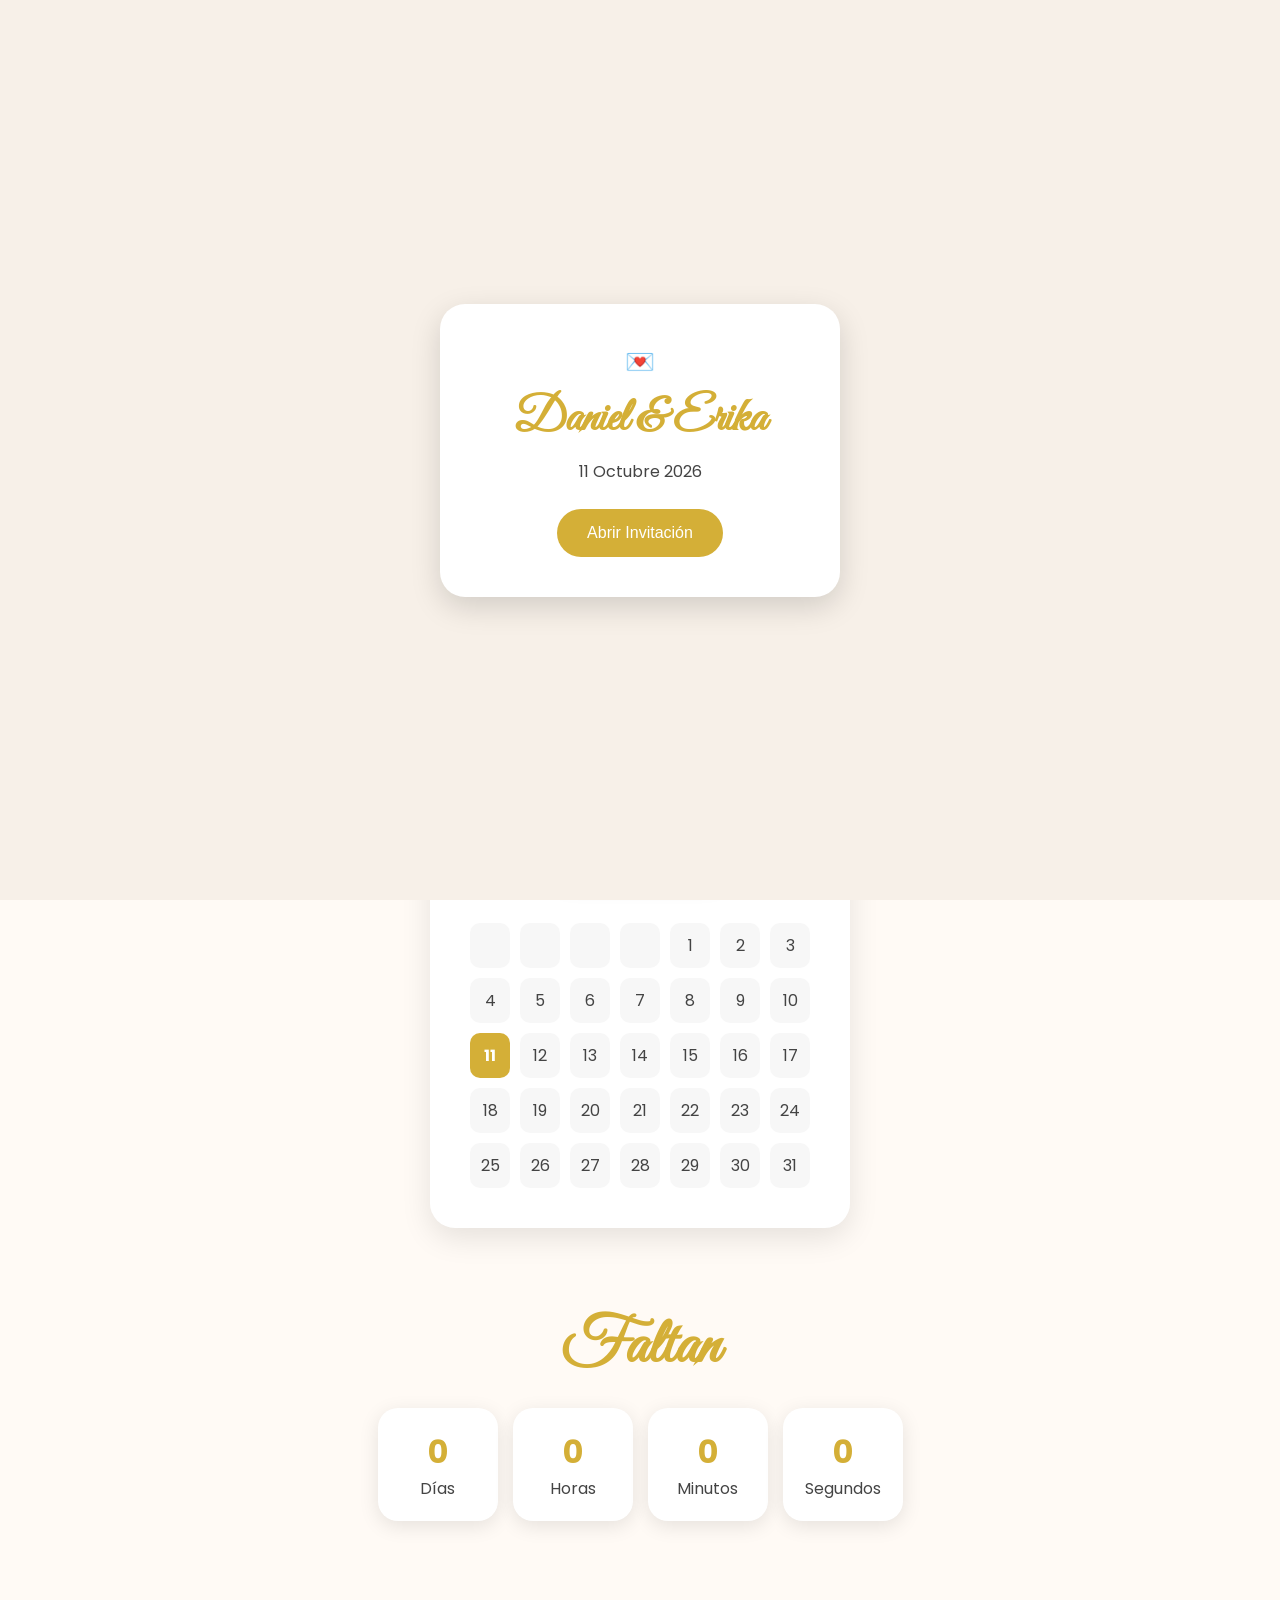
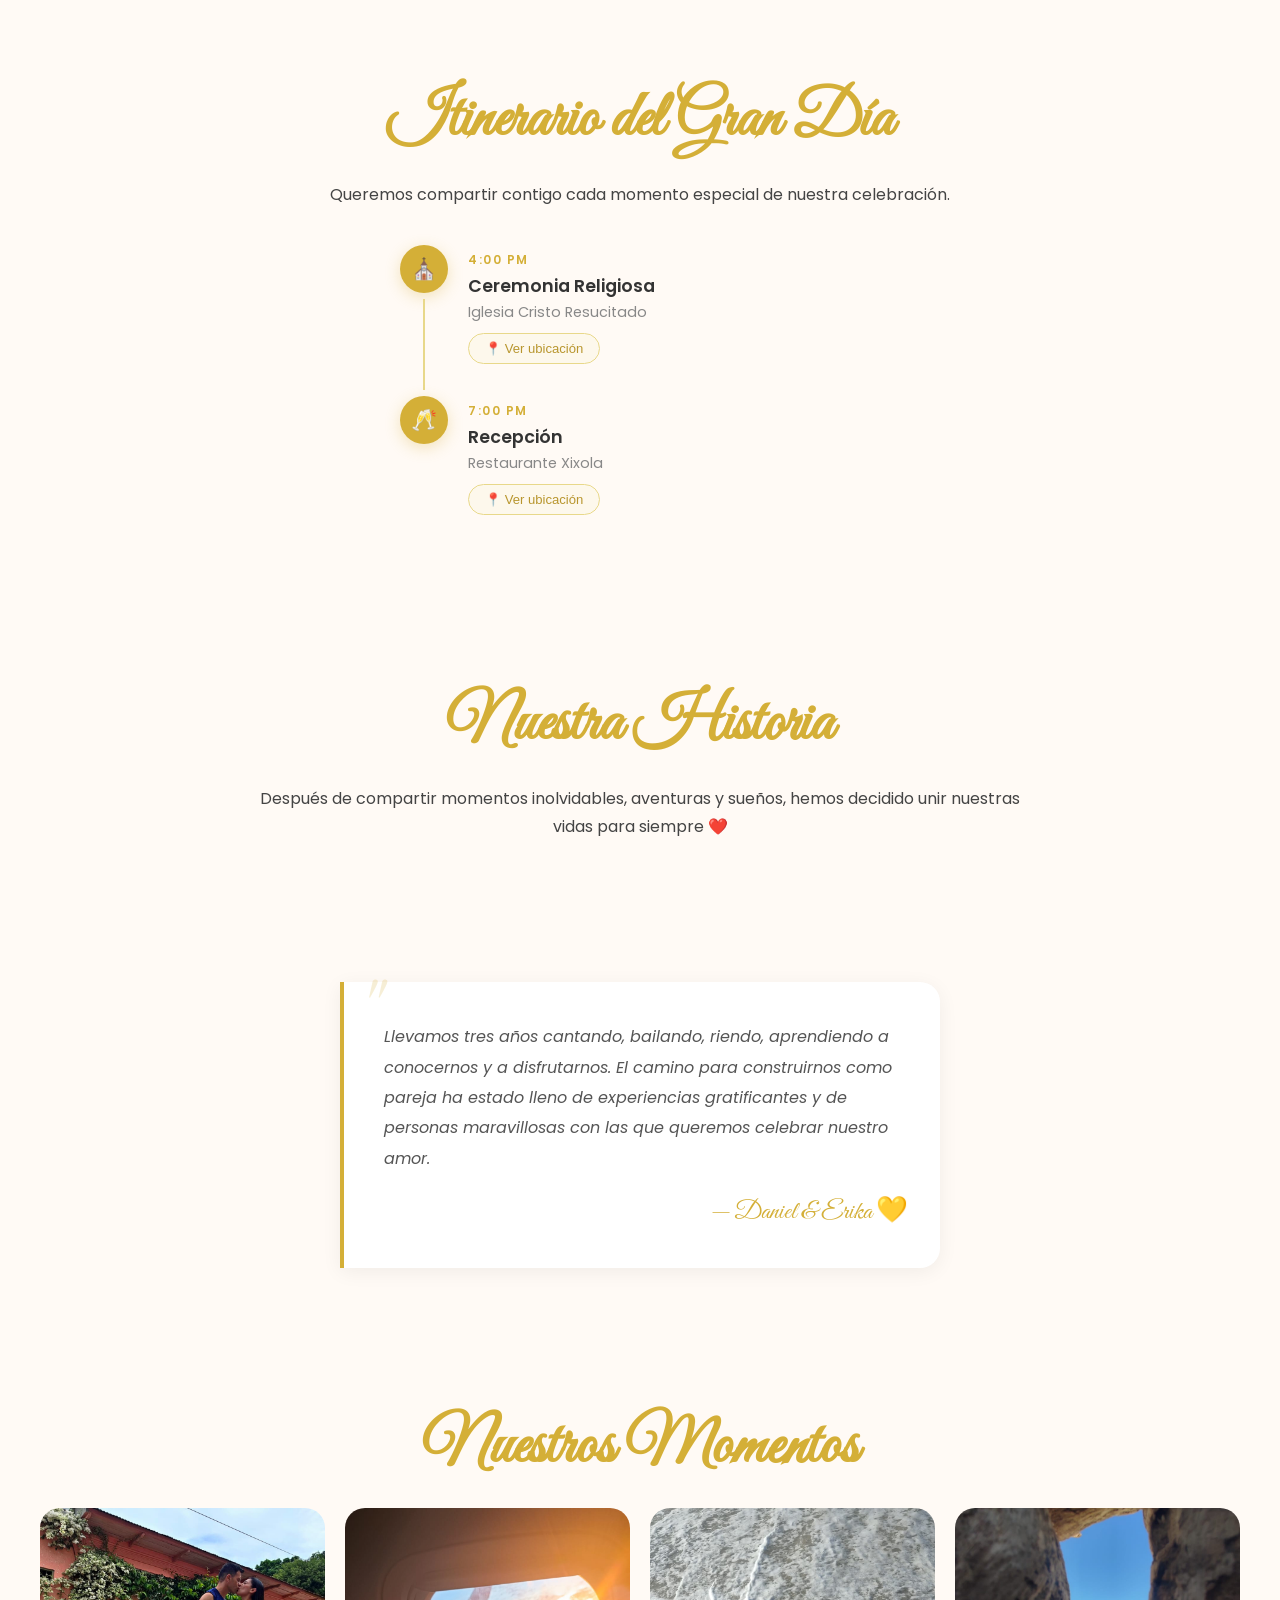
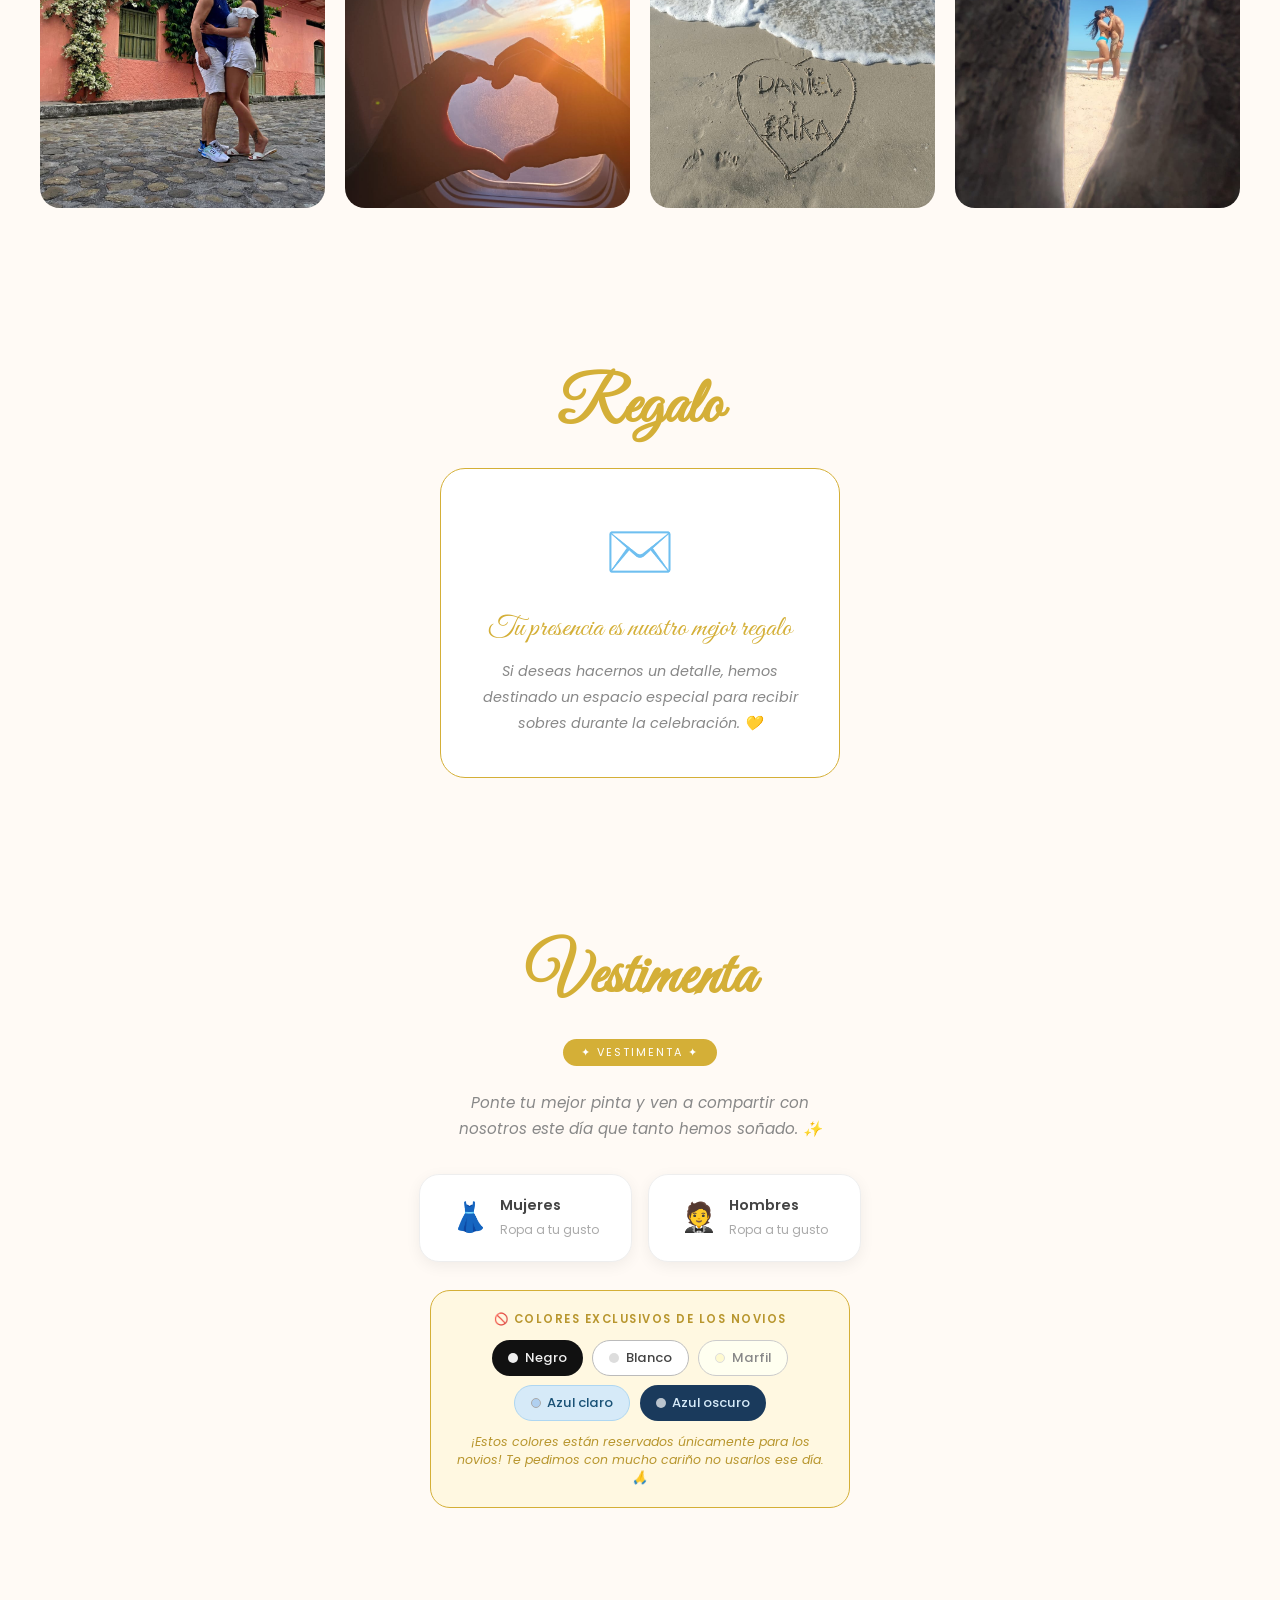
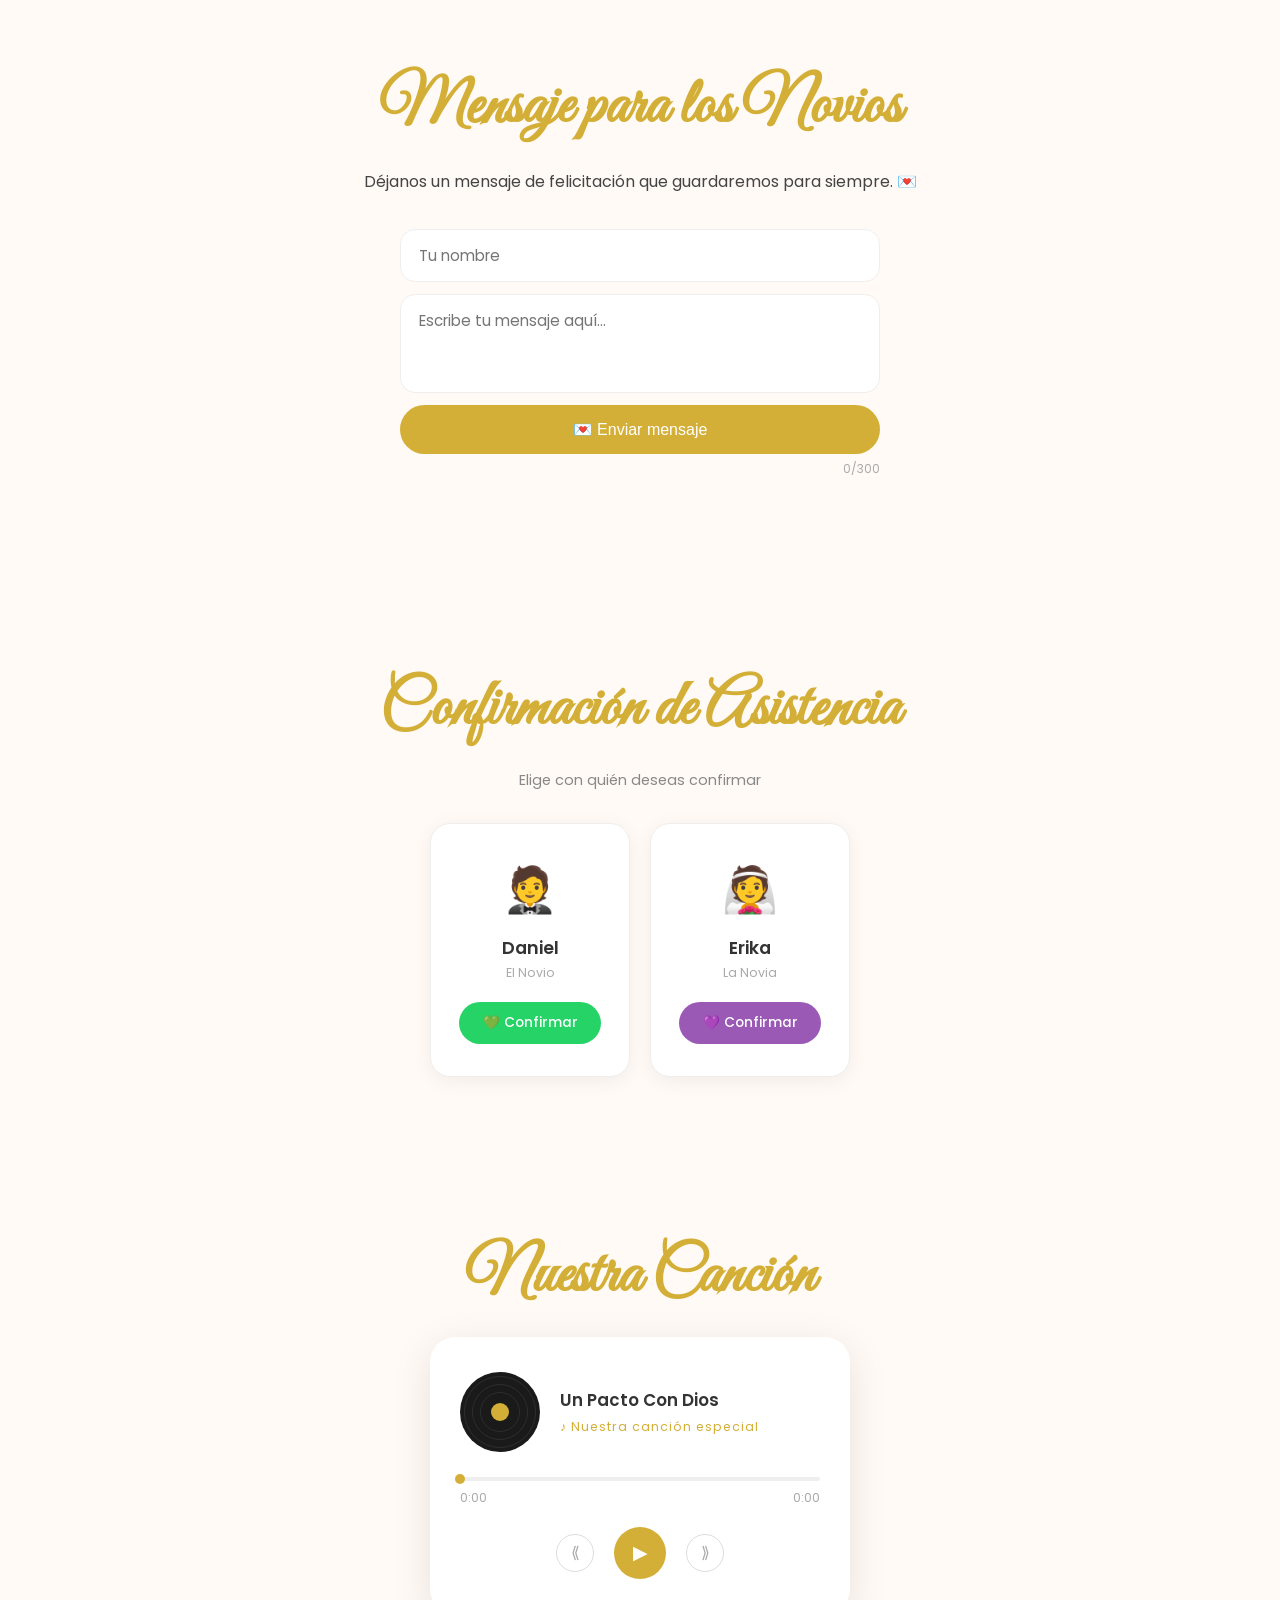
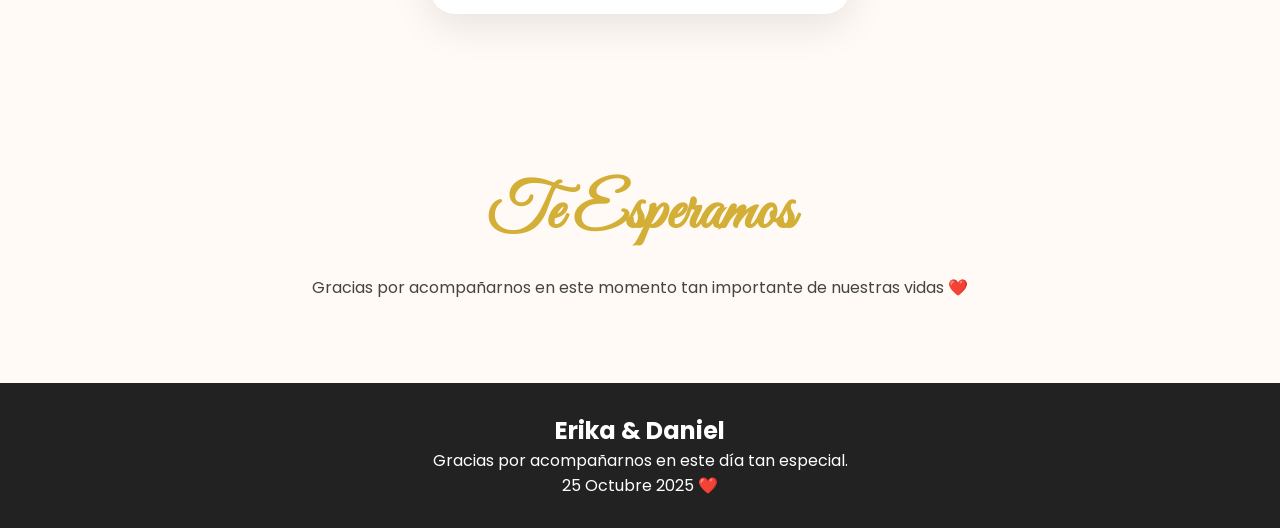
==== index.html @ 0ba8fc06 "cambios" ====
<!doctype html>
<html lang="es">
  <head>
    <meta charset="UTF-8" />
    <meta name="viewport" content="width=device-width, initial-scale=1.0" />
    <title>Daniel & Erika | Nuestra Boda</title>

    <link rel="stylesheet" href="style.css" />

    <link
      href="https://fonts.googleapis.com/css2?family=Great+Vibes&family=Poppins:wght@300;400;600&display=swap"
      rel="stylesheet"
    />
  </head>

  <body>
    <!-- RAMAS EUCALIPTO -->

    <!-- RAMAS EUCALIPTO -->
    <img class="rama-deco rama-tl" src="multimedia/hojas.jpg" alt="" />
    <img class="rama-deco rama-tr" src="multimedia/hojas.jpg" alt="" />
    <img class="rama-deco rama-bl" src="multimedia/hojas.jpg" alt="" />
    <img class="rama-deco rama-br" src="multimedia/hojas.jpg" alt="" />

    <!-- SOBRE DE BIENVENIDA -->
    <div id="envelope">
      <div class="letter">
        <h2>💌</h2>

        <h1>Daniel & Erika</h1>

        <p>11 Octubre 2026</p>
        <br />

        <button id="openInvitation">Abrir Invitación</button>
      </div>
    </div>

    <!-- HERO -->
    <section class="hero reveal">
      <div class="hero-content">
        <h1>Daniel & Erika</h1>

        <h2>¡Nos Casamos!</h2>

        <p>11 Octubre 2026</p>
        <br />

        <a href="#calendario" class="btn"> Ver Invitación </a>
      </div>
    </section>

    <!-- SALUDO -->
    <section class="reveal saludo-section">
      <p class="saludo-texto">El amor nos unió</p>

      <p class="saludo-sub">
        y ahora queremos que tú seas parte de este momento tan especial.
        ¡Bienvenido(a)! ❤️
      </p>
    </section>

    <!-- CALENDARIO -->
    <br />
    <section id="calendario" class="reveal wedding-card">
      <h2 class="section-title">11 Octubre 2026</h2>

      <p class="subtitle">DO LUN MAR MIE JUE VIE SAB</p>

      <div class="calendar">
        <div></div>
        <div></div>
        <div></div>
        <div></div>

        <div>1</div>
        <div>2</div>
        <div>3</div>

        <div>4</div>
        <div>5</div>
        <div>6</div>
        <div>7</div>
        <div>8</div>
        <div>9</div>
        <div>10</div>

        <div class="heart-day">11</div>
        <div>12</div>
        <div>13</div>
        <div>14</div>
        <div>15</div>
        <div>16</div>
        <div>17</div>

        <div>18</div>
        <div>19</div>
        <div>20</div>
        <div>21</div>
        <div>22</div>
        <div>23</div>
        <div>24</div>

        <div>25</div>
        <div>26</div>
        <div>27</div>
        <div>28</div>
        <div>29</div>
        <div>30</div>
        <div>31</div>
      </div>
    </section>

    <!-- CONTADOR -->
    <section class="reveal">
      <h2 class="section-title">Faltan</h2>

      <div class="countdown">
        <div class="box">
          <span id="days">0</span>
          Días
        </div>

        <div class="box">
          <span id="hours">0</span>
          Horas
        </div>

        <div class="box">
          <span id="minutes">0</span>
          Minutos
        </div>

        <div class="box">
          <span id="seconds">0</span>
          Segundos
        </div>
      </div>
    </section>

    <!-- ITINERARIO -->
    <section class="reveal">
      <h2 class="section-title">Itinerario del Gran Día</h2>

      <p class="story">
        Queremos compartir contigo cada momento especial de nuestra celebración.
      </p>

      <br />

      <div class="itinerario-v">
        <div class="itv-item">
          <div class="itv-left">
            <div class="itv-dot">⛪</div>
            <div class="itv-line"></div>
          </div>
          <div class="itv-body">
            <div class="itv-time">4:00 PM</div>
            <div class="itv-title">Ceremonia Religiosa</div>
            <div class="itv-place">Iglesia Cristo Resucitado</div>
            <button
              class="itv-btn"
              onclick="window.open('https://maps.google.com', '_blank')"
            >
              📍 Ver ubicación
            </button>
          </div>
        </div>

        <div class="itv-item">
          <div class="itv-left">
            <div class="itv-dot">🥂</div>
            <!-- elimina la línea que estaba aquí -->
          </div>
          <div class="itv-body">
            <div class="itv-time">7:00 PM</div>
            <div class="itv-title">Recepción</div>
            <div class="itv-place">Restaurante Xixola</div>
            <button
              class="itv-btn"
              onclick="window.open('https://maps.google.com', '_blank')"
            >
              📍 Ver ubicación
            </button>
          </div>
        </div>
      </div>
    </section>

    <!-- HISTORIA -->
    <section id="historia" class="reveal">
      <h2 class="section-title">Nuestra Historia</h2>

      <p class="story">
        Después de compartir momentos inolvidables, aventuras y sueños, hemos
        decidido unir nuestras vidas para siempre ❤️
      </p>
    </section>

    <!-- FRASE ROMÁNTICA -->
    <section class="reveal frase-section">
      <div class="frase-card">
        <span class="frase-comilla">"</span>

        <p class="frase-texto">
          Llevamos tres años cantando, bailando, riendo, aprendiendo a
          conocernos y a disfrutarnos. El camino para construirnos como pareja
          ha estado lleno de experiencias gratificantes y de personas
          maravillosas con las que queremos celebrar nuestro amor.
        </p>

        <span class="frase-firma">— Daniel & Erika 💛</span>
      </div>
    </section>

    <!-- GALERÍA -->
    <section id="galeria" class="reveal">
      <h2 class="section-title">Nuestros Momentos</h2>

      <div class="gallery">
        <img src="multimedia/foto1.jpeg" alt="Foto 1" />
        <img src="multimedia/foto2.jpg" alt="Foto 2" />
        <img src="multimedia/foto3.jpg" alt="Foto 3" />
        <img src="multimedia/foto4.jpg" alt="Foto 4" />
      </div>
    </section>

    <!-- REGALO -->
    <section class="reveal regalo-section">
      <h2 class="section-title">Regalo</h2>

      <div class="regalo-card">
        <span class="regalo-icon">✉️</span>

        <p class="regalo-titulo">Tu presencia es nuestro mejor regalo</p>

        <p class="regalo-texto">
          Si deseas hacernos un detalle, hemos destinado un espacio especial
          para recibir sobres durante la celebración. 💛
        </p>
      </div>
    </section>

    <!-- DRESS CODE — OPCIÓN D -->
    <section class="reveal dresscode">
      <h2 class="section-title">Vestimenta</h2>

      <span class="dc-badge">✦ Vestimenta ✦</span>

      <p class="dc-intro">
        Ponte tu mejor pinta y ven a compartir con nosotros este día que tanto
        hemos soñado. ✨
      </p>

      <div class="dc-gender-row">
        <div class="dc-g-card">
          <span class="dc-g-icon">👗</span>
          <div class="dc-g-txt">
            <strong>Mujeres</strong>
            <span>Ropa a tu gusto</span>
          </div>
        </div>

        <div class="dc-g-card">
          <span class="dc-g-icon">🤵</span>
          <div class="dc-g-txt">
            <strong>Hombres</strong>
            <span>Ropa a tu gusto</span>
          </div>
        </div>
      </div>

      <div class="dc-alert">
        <p class="dc-alert-head">🚫 Colores exclusivos de los novios</p>

        <div class="dc-pills">
          <div class="dc-pill dc-p-negro">
            <div class="dc-dot" style="background: #eee"></div>
            Negro
          </div>
          <div class="dc-pill dc-p-blanco">
            <div class="dc-dot" style="background: #ddd"></div>
            Blanco
          </div>
          <div class="dc-pill dc-p-marfil">
            <div
              class="dc-dot"
              style="background: #fffad0; border: 1px solid #ddd"
            ></div>
            Marfil
          </div>
          <div class="dc-pill dc-p-azulclaro">
            <div
              class="dc-dot"
              style="background: #b0d0f0; border: 1px solid #aaa"
            ></div>
            Azul claro
          </div>
          <div class="dc-pill dc-p-azuloscuro">
            <div class="dc-dot" style="background: #fff; opacity: 0.7"></div>
            Azul oscuro
          </div>
        </div>

        <p class="dc-alert-foot">
          ¡Estos colores están reservados únicamente para los novios! Te pedimos
          con mucho cariño no usarlos ese día. 🙏
        </p>
      </div>
    </section>

    <!-- MURO DE MENSAJES -->
    <section class="reveal muro-section">
      <h2 class="section-title">Mensaje para los Novios</h2>

      <p class="story">
        Déjanos un mensaje de felicitación que guardaremos para siempre. 💌
      </p>

      <div class="muro-form">
        <input
          type="text"
          id="muro-nombre"
          placeholder="Tu nombre"
          maxlength="50"
        />

        <textarea
          id="muro-mensaje"
          placeholder="Escribe tu mensaje aquí..."
          maxlength="300"
          rows="3"
        ></textarea>

        <button onclick="enviarMensaje()">💌 Enviar mensaje</button>

        <p class="muro-contador"><span id="muro-chars">0</span>/300</p>
      </div>
    </section>

    <!-- CONFIRMACIÓN — OPCIÓN B -->
    <section class="reveal confirm-section">
      <h2 class="section-title">Confirmación de Asistencia</h2>

      <p class="confirm-sub">Elige con quién deseas confirmar</p>

      <div class="confirm-cards">
        <div class="confirm-card">
          <span class="confirm-icon">🤵</span>
          <p class="confirm-name">Daniel</p>
          <p class="confirm-role">El Novio</p>
          <button
            class="confirm-btn-novio"
            onclick="confirmarAsistencia('novio')"
          >
            💚 Confirmar
          </button>
        </div>

        <div class="confirm-card">
          <span class="confirm-icon">👰</span>
          <p class="confirm-name">Erika</p>
          <p class="confirm-role">La Novia</p>
          <button
            class="confirm-btn-novia"
            onclick="confirmarAsistencia('novia')"
          >
            💜 Confirmar
          </button>
        </div>
      </div>
    </section>

    <!-- CANCIÓN -->
    <section class="reveal" id="cancion">
      <h2 class="section-title">Nuestra Canción</h2>

      <div class="player-card">
        <div class="player-top">
          <div class="vinyl" id="vinyl">
            <div class="vinyl-ring r1"></div>
            <div class="vinyl-ring r2"></div>
            <div class="vinyl-ring r3"></div>
            <div class="vinyl-center"></div>
          </div>

          <div class="player-info">
            <p class="player-song">Un Pacto Con Dios</p>
            <p class="player-artist"><Juan Fernández></Juan></p>
            <p class="player-label">♪ Nuestra canción especial</p>
          </div>
        </div>

        <audio
          id="audio"
          src="multimedia/Un Pacto Con Dios - Rabito.mp3"
        ></audio>

        <div class="player-progress-wrap">
          <div class="player-progress" id="progressBar">
            <div class="player-progress-fill" id="progressFill"></div>
          </div>
          <div class="player-times">
            <span id="currentTime">0:00</span>
            <span id="totalTime">0:00</span>
          </div>
        </div>

        <div class="player-controls">
          <button
            class="player-btn-ghost"
            id="btnRewind"
            title="Retroceder 10s"
          >
            ⟪
          </button>
          <button class="player-btn-play" id="btnPlay">▶</button>
          <button
            class="player-btn-ghost"
            id="btnForward"
            title="Adelantar 10s"
          >
            ⟫
          </button>
        </div>
      </div>
    </section>

    <!-- MENSAJE FINAL -->
    <section class="reveal">
      <h2 class="section-title">Te Esperamos</h2>

      <p class="story">
        Gracias por acompañarnos en este momento tan importante de nuestras
        vidas ❤️
      </p>
    </section>

    <!-- LLUVIA DE SOBRES ANIMADA -->
    <div id="envelopes"></div>

    <!-- FOOTER -->
    <footer>
      <h2>Erika & Daniel</h2>

      <p>Gracias por acompañarnos en este día tan especial.</p>

      <p>25 Octubre 2025 ❤️</p>
    </footer>

    <!-- MENÚ FLOTANTE -->
    <nav class="bottom-nav">
      <a href="#calendario">📅</a>
      <a href="#historia">❤️</a>
      <a href="#galeria">📸</a>
    </nav>

    <script src="script.js"></script>
  </body>
</html>
---- style.css ----
/* =========================
   RESET
========================= */

* {
  margin: 0;
  padding: 0;
  box-sizing: border-box;
}

html {
  scroll-behavior: smooth;
}

body {
  font-family: "Poppins", sans-serif;
  background: #fffaf5;
  color: #444;
  overflow-x: hidden;
}

/* =========================
   SOBRE DE BIENVENIDA
========================= */

#envelope {
  position: fixed;
  top: 0;
  left: 0;
  width: 100%;
  height: 100vh;
  background: #f7f0e8;
  display: flex;
  justify-content: center;
  align-items: center;
  z-index: 9999;
  transition: opacity 1s ease;
}

.letter {
  background: #fff;
  padding: 40px;
  border-radius: 25px;
  text-align: center;
  width: 90%;
  max-width: 400px;
  box-shadow: 0 10px 30px rgba(0, 0, 0, 0.15);
}

.letter h1 {
  font-family: "Great Vibes", cursive;
  font-size: 3rem;
  color: #d4af37;
  margin: 10px 0;
}

/* =========================
   HERO
========================= */

.hero {
  height: 100vh;
  background:
    linear-gradient(rgba(0, 0, 0, 0.35), rgba(0, 0, 0, 0.35)),
    url("https://images.unsplash.com/photo-1519741497674-611481863552?w=1600");
  background-size: cover;
  background-position: center;
  background-repeat: no-repeat;
  display: flex;
  justify-content: center;
  align-items: center;
  text-align: center;
  color: white;
}

.hero-content {
  background: rgba(0, 0, 0, 0.15);
  backdrop-filter: blur(4px);
  padding: 30px;
  border-radius: 20px;
}

.hero-content h1 {
  font-family: "Great Vibes", cursive;
  font-size: 6rem;
}

.hero-content h2 {
  margin: 15px 0;
}

/* =========================
   BOTONES
========================= */

.btn,
button {
  background: #d4af37;
  color: white;
  border: none;
  padding: 15px 30px;
  border-radius: 50px;
  cursor: pointer;
  text-decoration: none;
  transition: 0.3s;
  display: inline-block;
  font-size: 1rem;
}

.btn:hover,
button:hover {
  transform: scale(1.05);
}

/* =========================
   SECCIONES
========================= */

section {
  padding: 80px 20px;
  text-align: center;
}

.section-title {
  font-family: "Great Vibes", cursive;
  font-size: 4rem;
  color: #d4af37;
  margin-bottom: 20px;
}

/* =========================
   CONTADOR
========================= */

.countdown {
  display: flex;
  justify-content: center;
  flex-wrap: wrap;
  gap: 15px;
}

.box {
  background: white;
  min-width: 120px;
  padding: 20px;
  border-radius: 20px;
  box-shadow: 0 5px 20px rgba(0, 0, 0, 0.1);
}

.box span {
  display: block;
  font-size: 2rem;
  font-weight: bold;
  color: #d4af37;
}

/* =========================
   HISTORIA
========================= */

.story {
  max-width: 800px;
  margin: auto;
  line-height: 1.8;
}

/* =========================
   GALERÍA
========================= */

.gallery {
  max-width: 1200px;
  margin: auto;
  display: grid;
  grid-template-columns: repeat(auto-fit, minmax(250px, 1fr));
  gap: 20px;
}

.gallery img {
  width: 100%;
  height: 300px;
  object-fit: cover;
  border-radius: 20px;
  transition: 0.4s;
}

.gallery img:hover {
  transform: scale(1.05);
}

/* =========================
   TARJETAS EVENTO
========================= */

.cards {
  display: flex;
  justify-content: center;
  flex-wrap: wrap;
  gap: 20px;
}

.card {
  background: white;
  width: 320px;
  padding: 30px;
  border-radius: 20px;
  box-shadow: 0 5px 20px rgba(0, 0, 0, 0.1);
}

.card h3 {
  color: #d4af37;
  margin-bottom: 10px;
}

/* =========================
   CONFIRMACIÓN BASE
========================= */

.texto-confirmacion {
  margin-bottom: 20px;
  color: #666;
}

.confirmacion-card {
  max-width: 500px;
  margin: 0 auto;
  background: white;
  padding: 30px;
  border-radius: 20px;
  box-shadow: 0 10px 30px rgba(0, 0, 0, 0.1);
}

.confirmacion-card input {
  width: 100%;
  padding: 15px;
  margin-bottom: 20px;
  border: 1px solid #ddd;
  border-radius: 12px;
  font-size: 1rem;
  outline: none;
}

.confirmacion-card input:focus {
  border-color: #d4af37;
}

.asistencia-opciones {
  display: flex;
  justify-content: space-between;
  gap: 15px;
  margin-bottom: 25px;
  flex-wrap: wrap;
}

.opcion {
  flex: 1;
  padding: 12px;
  border-radius: 12px;
  border: 2px solid #eee;
  cursor: pointer;
  transition: 0.3s;
  display: flex;
  justify-content: center;
  align-items: center;
  gap: 8px;
  font-weight: 500;
  background: #fafafa;
  position: relative;
}

.opcion input {
  position: absolute;
  opacity: 0;
}

.opcion:has(input:checked) {
  border-color: #d4af37;
  background: #fff8e1;
  transform: scale(1.03);
  box-shadow: 0 8px 20px rgba(0, 0, 0, 0.08);
}

.opcion.si:has(input:checked) {
  border-color: #4caf50;
  background: #eaffea;
}

.opcion.no:has(input:checked) {
  border-color: #e74c3c;
  background: #ffecec;
}

.btn-confirmar {
  width: 100%;
  padding: 15px;
  background: #d4af37;
  color: white;
  border: none;
  border-radius: 50px;
  font-size: 1.1rem;
  cursor: pointer;
  transition: 0.3s;
}

.btn-confirmar:hover {
  transform: scale(1.03);
}

/* =========================
   AUDIO
========================= */

audio {
  width: 100%;
  max-width: 500px;
}

/* =========================
   FOOTER
========================= */

footer {
  background: #222;
  color: white;
  text-align: center;
  padding: 30px;
  margin-bottom: 90px;
}

/* =========================
   MENÚ FLOTANTE
========================= */

.bottom-nav {
  position: fixed;
  bottom: 15px;
  left: 50%;
  transform: translateX(-50%);
  background: white;
  padding: 12px 25px;
  border-radius: 50px;
  display: flex;
  gap: 25px;
  box-shadow: 0 0 20px rgba(0, 0, 0, 0.15);
  z-index: 1000;
}

.bottom-nav a {
  text-decoration: none;
  font-size: 24px;
  transition: 0.3s;
}

.bottom-nav a:hover {
  transform: scale(1.2);
}

/* =========================
   ANIMACIÓN SCROLL
========================= */

.reveal {
  opacity: 0;
  transform: translateY(50px);
  transition: all 1s ease;
}

.reveal.active {
  opacity: 1;
  transform: translateY(0);
}

/* =========================
   RESPONSIVE
========================= */

@media (max-width: 768px) {
  .hero-content h1 {
    font-size: 4rem;
  }

  .section-title {
    font-size: 3rem;
  }

  .card {
    width: 100%;
  }
}

@media (max-width: 480px) {
  .hero-content h1 {
    font-size: 3rem;
  }

  .section-title {
    font-size: 2.3rem;
  }

  .countdown {
    display: grid;
    grid-template-columns: repeat(2, 1fr);
  }

  .gallery {
    grid-template-columns: 1fr;
  }

  .bottom-nav {
    gap: 15px;
    padding: 10px 18px;
  }
}

/* =========================
   CALENDARIO
========================= */

.wedding-card {
  background: white;
  max-width: 800px;
  margin: auto;
  padding: 40px;
  border-radius: 25px;
  box-shadow: 0 10px 30px rgba(0, 0, 0, 0.1);
}

.subtitle {
  margin-bottom: 20px;
  letter-spacing: 3px;
  color: #777;
}

.calendar {
  display: grid;
  grid-template-columns: repeat(7, 1fr);
  gap: 10px;
  max-width: 500px;
  margin: auto;
}

.calendar div {
  padding: 10px;
  background: #f7f7f7;
  border-radius: 10px;
}

.heart-day {
  background: #d4af37 !important;
  color: white;
  font-weight: bold;
}

/* =========================
   TIMELINE
========================= */

.timeline {
  display: flex;
  flex-direction: column;
  gap: 30px;
  align-items: center;
}

.event {
  background: white;
  padding: 25px;
  border-radius: 20px;
  width: 300px;
  box-shadow: 0 10px 25px rgba(0, 0, 0, 0.1);
  position: relative;
}

.event h3 {
  color: #d4af37;
}

.event button {
  margin-top: 10px;
}

/* =========================
   FIX FOOTER
========================= */

html,
body {
  height: 100%;
}

body {
  min-height: 100vh;
  display: flex;
  flex-direction: column;
}

footer {
  margin-top: auto;
  margin-bottom: 0 !important;
}

/* =========================
   DRESS CODE
========================= */

.dresscode {
  padding: 80px 20px;
}

.dc-badge {
  display: inline-block;
  background: #d4af37;
  color: white;
  font-size: 11px;
  letter-spacing: 2px;
  text-transform: uppercase;
  padding: 5px 18px;
  border-radius: 50px;
  margin-bottom: 1.5rem;
}

.dc-intro {
  font-size: 0.95rem;
  color: #888;
  max-width: 400px;
  margin: 0 auto 2rem;
  line-height: 1.7;
  font-style: italic;
}

.dc-gender-row {
  display: flex;
  gap: 1rem;
  justify-content: center;
  flex-wrap: wrap;
  margin-bottom: 1.75rem;
}

.dc-g-card {
  background: white;
  border: 0.5px solid #eee;
  border-radius: 20px;
  padding: 1.25rem 2rem;
  display: flex;
  align-items: center;
  gap: 0.75rem;
  box-shadow: 0 4px 15px rgba(0, 0, 0, 0.06);
}

.dc-g-icon {
  font-size: 1.8rem;
}

.dc-g-txt {
  text-align: left;
}

.dc-g-txt strong {
  display: block;
  font-size: 0.9rem;
  font-weight: 600;
  color: #444;
}

.dc-g-txt span {
  font-size: 0.75rem;
  color: #aaa;
}

.dc-alert {
  background: #fff8e1;
  border: 1.5px solid #d4af37;
  border-radius: 20px;
  padding: 1.25rem 1.5rem;
  max-width: 420px;
  margin: 0 auto;
}

.dc-alert-head {
  font-size: 0.72rem;
  color: #b8962e;
  letter-spacing: 1.5px;
  text-transform: uppercase;
  margin-bottom: 0.75rem;
  font-weight: 600;
}

.dc-pills {
  display: flex;
  gap: 0.6rem;
  justify-content: center;
  flex-wrap: wrap;
  margin-bottom: 0.75rem;
}

.dc-pill {
  display: flex;
  align-items: center;
  gap: 0.4rem;
  padding: 7px 16px;
  border-radius: 50px;
  font-size: 0.82rem;
  font-weight: 500;
}

.dc-p-negro {
  background: #111;
  color: #f0f0f0;
}

.dc-p-blanco {
  background: #fff;
  color: #444;
  border: 1px solid #bbb;
}

.dc-p-marfil {
  background: #fffff0;
  color: #888;
  border: 1px solid #ccc;
}

.dc-p-azulclaro {
  background: #d6eaf8;
  color: #1a5276;
  border: 1px solid #aed6f1;
  display: flex;
  align-items: center;
  gap: 0.4rem;
  padding: 7px 16px;
  border-radius: 50px;
  font-size: 0.82rem;
  font-weight: 500;
}

.dc-p-azuloscuro {
  background: #1a3a5c;
  color: #d6eaf8;
  display: flex;
  align-items: center;
  gap: 0.4rem;
  padding: 7px 16px;
  border-radius: 50px;
  font-size: 0.82rem;
  font-weight: 500;
}

.dc-dot {
  width: 10px;
  height: 10px;
  border-radius: 50%;
  flex-shrink: 0;
}

.dc-alert-foot {
  font-size: 0.78rem;
  color: #b8962e;
  font-style: italic;
}

@media (max-width: 480px) {
  .dc-g-card {
    width: 100%;
    max-width: 280px;
  }
}

/* =========================
   MAPA
========================= */

.mapa-cards {
  display: flex;
  gap: 1.5rem;
  justify-content: center;
  flex-wrap: wrap;
  margin-top: 2rem;
}

.mapa-card {
  background: white;
  border: 0.5px solid #eee;
  border-radius: 25px;
  padding: 1.5rem;
  width: 340px;
  box-shadow: 0 4px 20px rgba(0, 0, 0, 0.06);
  text-align: left;
}

.mapa-card-header {
  display: flex;
  gap: 1rem;
  align-items: flex-start;
  margin-bottom: 1rem;
}

.mapa-card-icon {
  font-size: 2rem;
  flex-shrink: 0;
}

.mapa-card-title {
  font-size: 0.95rem;
  font-weight: 600;
  color: #333;
  margin-bottom: 0.2rem;
}

.mapa-card-place {
  font-size: 0.82rem;
  color: #d4af37;
  font-weight: 500;
  margin-bottom: 0.2rem;
}

.mapa-card-address {
  font-size: 0.75rem;
  color: #aaa;
  margin-bottom: 0.2rem;
}

.mapa-card-time {
  font-size: 0.75rem;
  color: #888;
}

.mapa-frame-wrap {
  border-radius: 15px;
  overflow: hidden;
  margin-bottom: 1rem;
}

.mapa-frame-wrap a {
  text-decoration: none;
  display: block;
}

.mapa-placeholder {
  background: #f7f0e8;
  border-radius: 15px;
  height: 220px;
  display: flex;
  flex-direction: column;
  align-items: center;
  justify-content: center;
  gap: 0.5rem;
  cursor: pointer;
  transition: 0.2s;
  border: 1px dashed #d4af37;
}

.mapa-placeholder:hover {
  background: #fff8e1;
}

.mapa-placeholder span {
  font-size: 3rem;
}

.mapa-placeholder p {
  font-size: 0.85rem;
  color: #555;
  font-weight: 500;
  text-align: center;
  padding: 0 1rem;
}

.mapa-placeholder small {
  font-size: 0.72rem;
  color: #d4af37;
  letter-spacing: 0.5px;
}

.mapa-btn {
  width: 100%;
  padding: 12px 0;
  background: #d4af37;
  color: white;
  border: none;
  border-radius: 50px;
  font-size: 0.85rem;
  font-weight: 500;
  cursor: pointer;
  transition: 0.2s;
  font-family: "Poppins", sans-serif;
}

.mapa-btn:hover {
  opacity: 0.9;
  transform: scale(1.02);
}

@media (max-width: 768px) {
  .mapa-card {
    width: 100%;
    max-width: 400px;
  }
}

/* =========================
   CONFIRMACIÓN — OPCIÓN B
========================= */

.confirm-section {
  text-align: center;
}

.confirm-sub {
  font-size: 0.9rem;
  color: #888;
  margin-bottom: 2rem;
}

.confirm-cards {
  display: flex;
  gap: 1.25rem;
  justify-content: center;
  flex-wrap: wrap;
}

.confirm-card {
  background: white;
  border: 0.5px solid #eee;
  border-radius: 20px;
  padding: 2rem 1.75rem;
  width: 200px;
  text-align: center;
  box-shadow: 0 4px 20px rgba(0, 0, 0, 0.06);
  transition: transform 0.2s;
}

.confirm-card:hover {
  transform: translateY(-4px);
}

.confirm-icon {
  font-size: 2.8rem;
  display: block;
  margin-bottom: 0.75rem;
}

.confirm-name {
  font-size: 1.1rem;
  font-weight: 600;
  color: #333;
  margin-bottom: 0.2rem;
}

.confirm-role {
  font-size: 0.78rem;
  color: #aaa;
  margin-bottom: 1.25rem;
}

.confirm-btn-novio,
.confirm-btn-novia {
  width: 100%;
  padding: 11px 0;
  border: none;
  border-radius: 50px;
  font-size: 0.85rem;
  font-weight: 500;
  cursor: pointer;
  transition: 0.2s;
  font-family: "Poppins", sans-serif;
}

.confirm-btn-novio {
  background: #25d366;
  color: white;
}

.confirm-btn-novia {
  background: #9b59b6;
  color: white;
}

.confirm-btn-novio:hover,
.confirm-btn-novia:hover {
  transform: scale(1.05);
  opacity: 0.92;
}

@media (max-width: 480px) {
  .confirm-card {
    width: 160px;
    padding: 1.5rem 1.25rem;
  }
}

/* =========================
   REPRODUCTOR VINILO
========================= */

.player-card {
  background: white;
  max-width: 420px;
  margin: 0 auto;
  padding: 35px 30px;
  border-radius: 25px;
  box-shadow: 0 10px 40px rgba(0, 0, 0, 0.1);
}

.player-top {
  display: flex;
  align-items: center;
  gap: 20px;
  margin-bottom: 25px;
}

.vinyl {
  width: 80px;
  height: 80px;
  min-width: 80px;
  border-radius: 50%;
  background: #1a1a1a;
  position: relative;
  display: flex;
  align-items: center;
  justify-content: center;
}

.vinyl.spinning {
  animation: spinVinyl 4s linear infinite;
}

@keyframes spinVinyl {
  from {
    transform: rotate(0deg);
  }
  to {
    transform: rotate(360deg);
  }
}

.vinyl-ring {
  position: absolute;
  border-radius: 50%;
  border: 1.5px solid #2e2e2e;
}

.r1 {
  width: 72px;
  height: 72px;
}
.r2 {
  width: 56px;
  height: 56px;
}
.r3 {
  width: 40px;
  height: 40px;
}

.vinyl-center {
  width: 18px;
  height: 18px;
  border-radius: 50%;
  background: #d4af37;
  position: absolute;
  z-index: 1;
}

.player-info {
  text-align: left;
  min-width: 0;
}

.player-song {
  font-size: 1.05rem;
  font-weight: 600;
  color: #333;
  white-space: nowrap;
  overflow: hidden;
  text-overflow: ellipsis;
  margin-bottom: 3px;
}

.player-artist {
  font-size: 0.9rem;
  color: #888;
  margin-bottom: 5px;
}

.player-label {
  font-size: 0.78rem;
  color: #d4af37;
  letter-spacing: 1px;
}

.player-progress-wrap {
  margin-bottom: 20px;
}

.player-progress {
  width: 100%;
  height: 4px;
  background: #eee;
  border-radius: 2px;
  cursor: pointer;
  margin-bottom: 8px;
  position: relative;
}

.player-progress-fill {
  height: 100%;
  width: 0%;
  background: #d4af37;
  border-radius: 2px;
  transition: width 0.5s linear;
  position: relative;
}

.player-progress-fill::after {
  content: "";
  position: absolute;
  right: -5px;
  top: 50%;
  transform: translateY(-50%);
  width: 10px;
  height: 10px;
  background: #d4af37;
  border-radius: 50%;
}

.player-times {
  display: flex;
  justify-content: space-between;
  font-size: 0.78rem;
  color: #aaa;
}

.player-controls {
  display: flex;
  align-items: center;
  justify-content: center;
  gap: 20px;
}

.player-btn-play {
  width: 52px;
  height: 52px;
  border-radius: 50%;
  background: #d4af37;
  color: white;
  border: none;
  font-size: 1.2rem;
  cursor: pointer;
  display: flex;
  align-items: center;
  justify-content: center;
  transition:
    transform 0.2s,
    background 0.2s;
  padding: 0;
}

.player-btn-play:hover {
  transform: scale(1.08);
  background: #c9a430;
}

.player-btn-ghost {
  width: 38px;
  height: 38px;
  border-radius: 50%;
  background: transparent;
  border: 1.5px solid #ddd;
  color: #aaa;
  font-size: 1rem;
  cursor: pointer;
  display: flex;
  align-items: center;
  justify-content: center;
  transition: 0.2s;
  padding: 0;
}

.player-btn-ghost:hover {
  border-color: #d4af37;
  color: #d4af37;
  transform: scale(1.05);
}

@media (max-width: 480px) {
  .player-card {
    padding: 25px 20px;
  }

  .vinyl {
    width: 65px;
    height: 65px;
    min-width: 65px;
  }

  .r1 {
    width: 58px;
    height: 58px;
  }
  .r2 {
    width: 44px;
    height: 44px;
  }
  .r3 {
    width: 30px;
    height: 30px;
  }
}

/* =========================
   ITINERARIO VERTICAL
========================= */

.itinerario-v {
  display: flex;
  flex-direction: column;
  max-width: 480px;
  margin: 0 auto;
  padding: 10px 0;
}

.itv-item {
  display: flex;
  gap: 1.25rem;
  position: relative;
}

.itv-left {
  display: flex;
  flex-direction: column;
  align-items: center;
  flex-shrink: 0;
  width: 48px;
}

.itv-dot {
  width: 48px;
  height: 48px;
  border-radius: 50%;
  background: #d4af37;
  display: flex;
  align-items: center;
  justify-content: center;
  font-size: 1.3rem;
  flex-shrink: 0;
  box-shadow: 0 4px 15px rgba(212, 175, 55, 0.3);
}

.itv-line {
  flex: 1;
  width: 2px;
  background: #e8d88a;
  margin: 6px 0;
  min-height: 40px;
}

.itv-body {
  flex: 1;
  padding: 6px 0 2rem;
  text-align: left;
}

.itv-item:last-child .itv-body {
  padding-bottom: 0;
}

.itv-time {
  font-size: 0.75rem;
  color: #d4af37;
  font-weight: 600;
  letter-spacing: 1.5px;
  text-transform: uppercase;
  margin-bottom: 4px;
}

.itv-title {
  font-size: 1.1rem;
  font-weight: 600;
  color: #333;
  margin-bottom: 3px;
}

.itv-place {
  font-size: 0.9rem;
  color: #888;
  margin-bottom: 10px;
}

.itv-btn {
  display: inline-flex;
  align-items: center;
  gap: 6px;
  background: #fdf8ec;
  color: #b8962e;
  border: 1px solid #e8d88a;
  border-radius: 50px;
  padding: 7px 16px;
  font-size: 0.82rem;
  font-weight: 500;
  cursor: pointer;
  transition: 0.2s;
}

.itv-btn:hover {
  background: #d4af37;
  color: white;
  border-color: #d4af37;
  transform: scale(1.03);
}

@media (max-width: 480px) {
  .itv-dot {
    width: 40px;
    height: 40px;
    font-size: 1.1rem;
  }

  .itv-left {
    width: 40px;
  }

  .itv-title {
    font-size: 1rem;
  }
}

/* =========================
   SALUDO
========================= */

.saludo-section {
  padding: 60px 20px 20px;
  text-align: center;
}

.saludo-texto {
  font-family: "Great Vibes", cursive;
  font-size: 2.8rem;
  color: #d4af37;
  margin-bottom: 0.75rem;
}

.saludo-sub {
  font-size: 0.95rem;
  color: #888;
  font-style: italic;
  line-height: 1.8;
  max-width: 400px;
  margin: 0 auto;
}

/* =========================
   REGALO
========================= */

.regalo-section {
  text-align: center;
}

.regalo-card {
  background: white;
  border: 1.5px solid #d4af37;
  border-radius: 25px;
  padding: 2.5rem 2rem;
  max-width: 400px;
  margin: 0 auto;
}

.regalo-icon {
  font-size: 3.5rem;
  display: block;
  margin-bottom: 1rem;
  animation: floatEnv 3s ease-in-out infinite;
}

.regalo-titulo {
  font-family: "Great Vibes", cursive;
  font-size: 1.8rem;
  color: #d4af37;
  margin-bottom: 0.75rem;
}

.regalo-texto {
  font-size: 0.9rem;
  color: #888;
  line-height: 1.8;
  font-style: italic;
}

/* =========================
   RAMAS EUCALIPTO
========================= */

.rama-deco {
  position: fixed;
  pointer-events: none;
  z-index: 0;
  mix-blend-mode: multiply;
  opacity: 0.7;
}

.rama-tl {
  top: 0;
  left: 0;
  width: 45vw;
  max-width: 280px;
  transform: scaleX(-1);
}

.rama-tr {
  top: 0;
  right: 0;
  width: 45vw;
  max-width: 280px;
  transform: none;
}

.rama-bl {
  bottom: 0;
  left: 0;
  width: 38vw;
  max-width: 220px;
  transform: scale(-1, -1);
}

.rama-br {
  bottom: 0;
  right: 0;
  width: 38vw;
  max-width: 220px;
  transform: scaleY(-1);
}

.hero {
  position: relative;
  z-index: 1;
}

@media (max-width: 480px) {
  .rama-tl,
  .rama-tr {
    width: 52vw;
    opacity: 0.6;
  }

  .rama-bl,
  .rama-br {
    width: 42vw;
    opacity: 0.6;
  }
}

/* =========================
   MURO DE MENSAJES
========================= */

.muro-section {
  text-align: center;
}

.muro-form {
  max-width: 480px;
  margin: 2rem auto;
  display: flex;
  flex-direction: column;
  gap: 0.75rem;
}

.muro-form input,
.muro-form textarea {
  width: 100%;
  padding: 14px 18px;
  border: 1.5px solid #eee;
  border-radius: 15px;
  font-size: 0.95rem;
  font-family: "Poppins", sans-serif;
  outline: none;
  resize: none;
  transition: 0.2s;
  background: white;
  color: #444;
}

.muro-form input:focus,
.muro-form textarea:focus {
  border-color: #d4af37;
}

.muro-contador {
  font-size: 0.75rem;
  color: #aaa;
  text-align: right;
  margin-top: -0.4rem;
}

.muro-mensajes {
  max-width: 600px;
  margin: 0 auto;
  display: flex;
  flex-direction: column;
  gap: 1rem;
}

.muro-card {
  background: white;
  border: 0.5px solid #eee;
  border-radius: 20px;
  padding: 1.25rem 1.5rem;
  text-align: left;
  box-shadow: 0 4px 15px rgba(0, 0, 0, 0.05);
}

.muro-card-nombre {
  font-size: 0.85rem;
  font-weight: 600;
  color: #d4af37;
  margin-bottom: 0.3rem;
}

.muro-card-mensaje {
  font-size: 0.9rem;
  color: #555;
  line-height: 1.6;
  margin-bottom: 0.3rem;
}

.muro-card-fecha {
  font-size: 0.72rem;
  color: #ccc;
}

.muro-cargando {
  color: #aaa;
  font-size: 0.9rem;
  font-style: italic;
}

.muro-vacio {
  color: #ccc;
  font-size: 0.9rem;
  font-style: italic;
  text-align: center;
  padding: 2rem 0;
}

/* =========================
   FRASE ROMÁNTICA
========================= */

.frase-section {
  text-align: center;
  padding: 60px 20px;
}

.frase-card {
  max-width: 600px;
  margin: 0 auto;
  padding: 2.5rem 2rem;
  border-left: 4px solid #d4af37;
  background: white;
  border-radius: 0 20px 20px 0;
  box-shadow: 0 4px 20px rgba(0, 0, 0, 0.06);
  text-align: left;
  position: relative;
}

.frase-comilla {
  font-family: "Great Vibes", cursive;
  font-size: 6rem;
  color: #d4af37;
  opacity: 0.2;
  position: absolute;
  top: -10px;
  left: 15px;
  line-height: 1;
}

.frase-texto {
  font-size: 1rem;
  color: #555;
  line-height: 1.9;
  font-style: italic;
  margin-bottom: 1.25rem;
  padding-left: 0.5rem;
}

.frase-firma {
  font-family: "Great Vibes", cursive;
  font-size: 1.6rem;
  color: #d4af37;
  display: block;
  text-align: right;
}

@media (max-width: 480px) {
  .frase-card {
    padding: 1.75rem 1.25rem;
  }

  .frase-texto {
    font-size: 0.92rem;
  }
}

/* =========================
   PÉTALOS ANIMADOS
========================= */

.petalo {
  position: fixed;
  top: -20px;
  pointer-events: none;
  z-index: 0;
  opacity: 0;
  animation: caerPetalo linear infinite;
}

@keyframes caerPetalo {
  0% {
    transform: translateY(-20px) rotate(0deg);
    opacity: 0;
  }
  10% {
    opacity: 0.8;
  }
  90% {
    opacity: 0.6;
  }
  100% {
    transform: translateY(110vh) rotate(720deg);
    opacity: 0;
  }
}
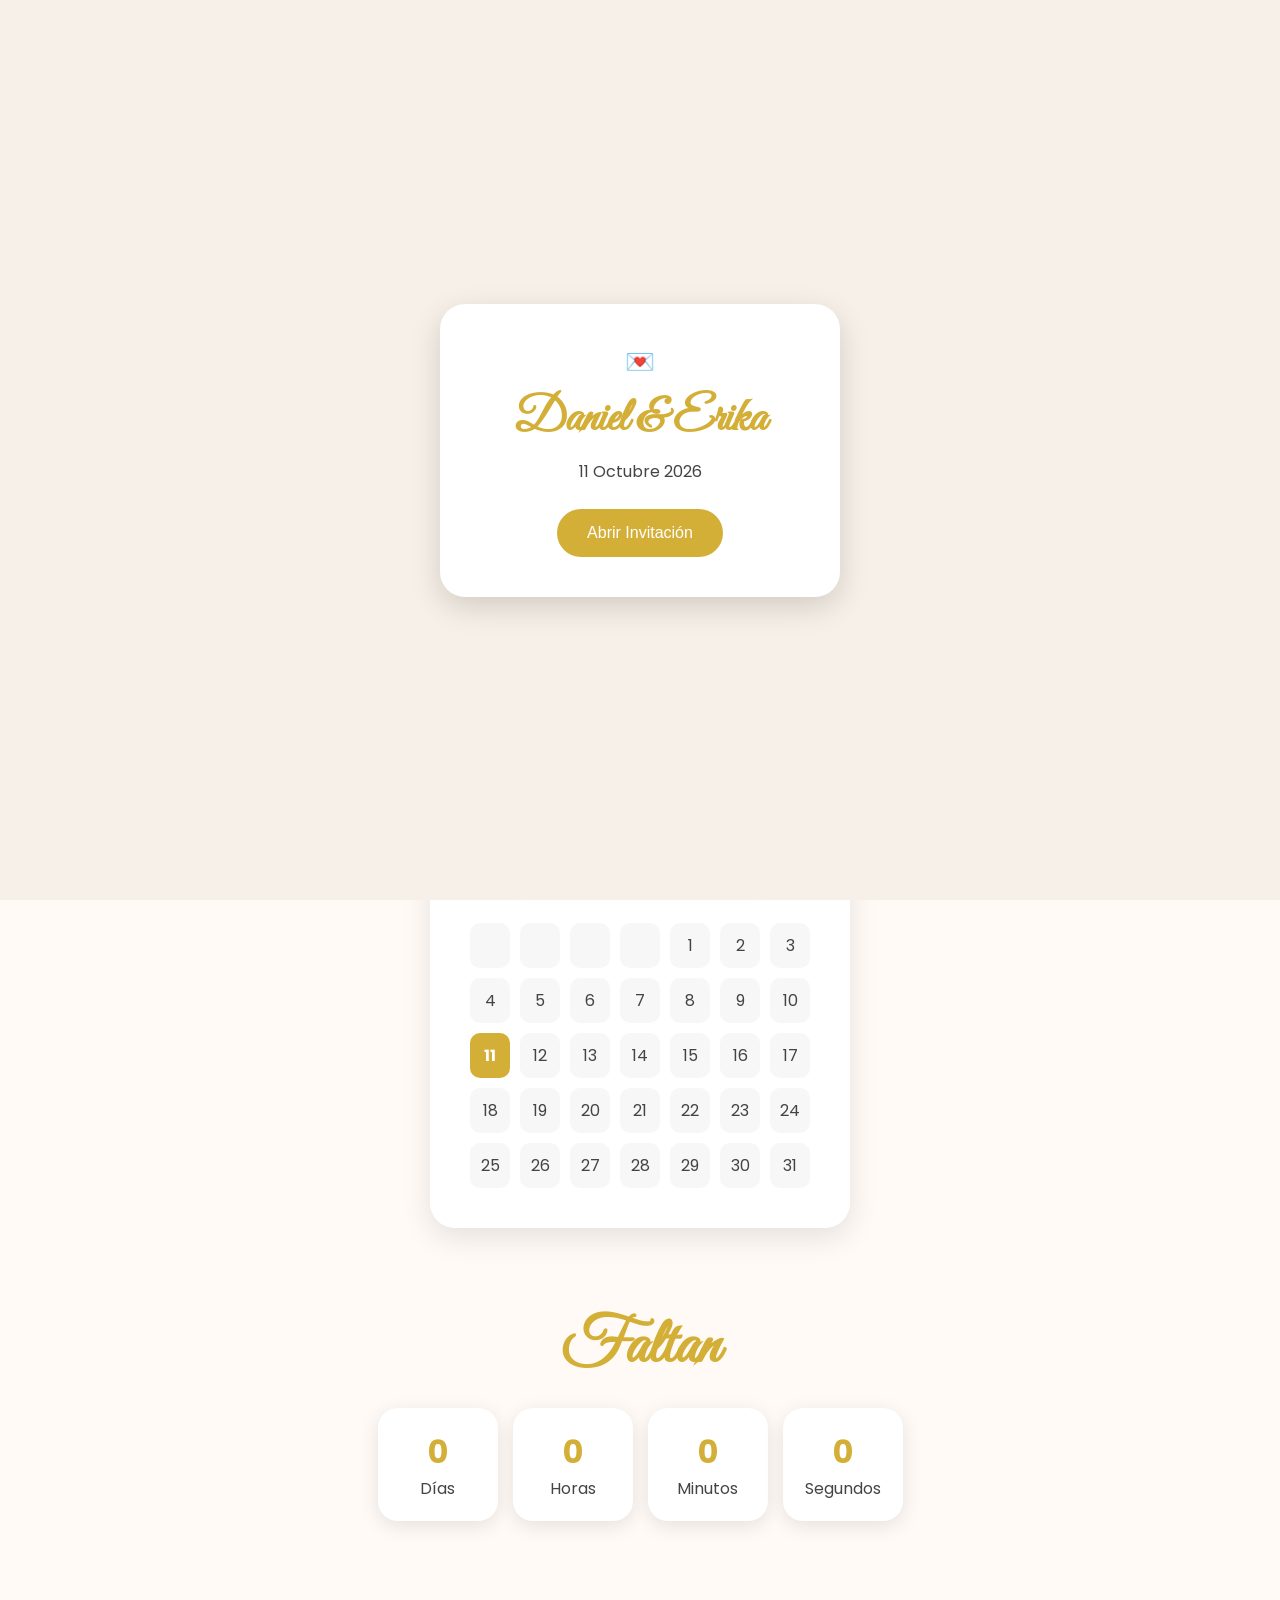
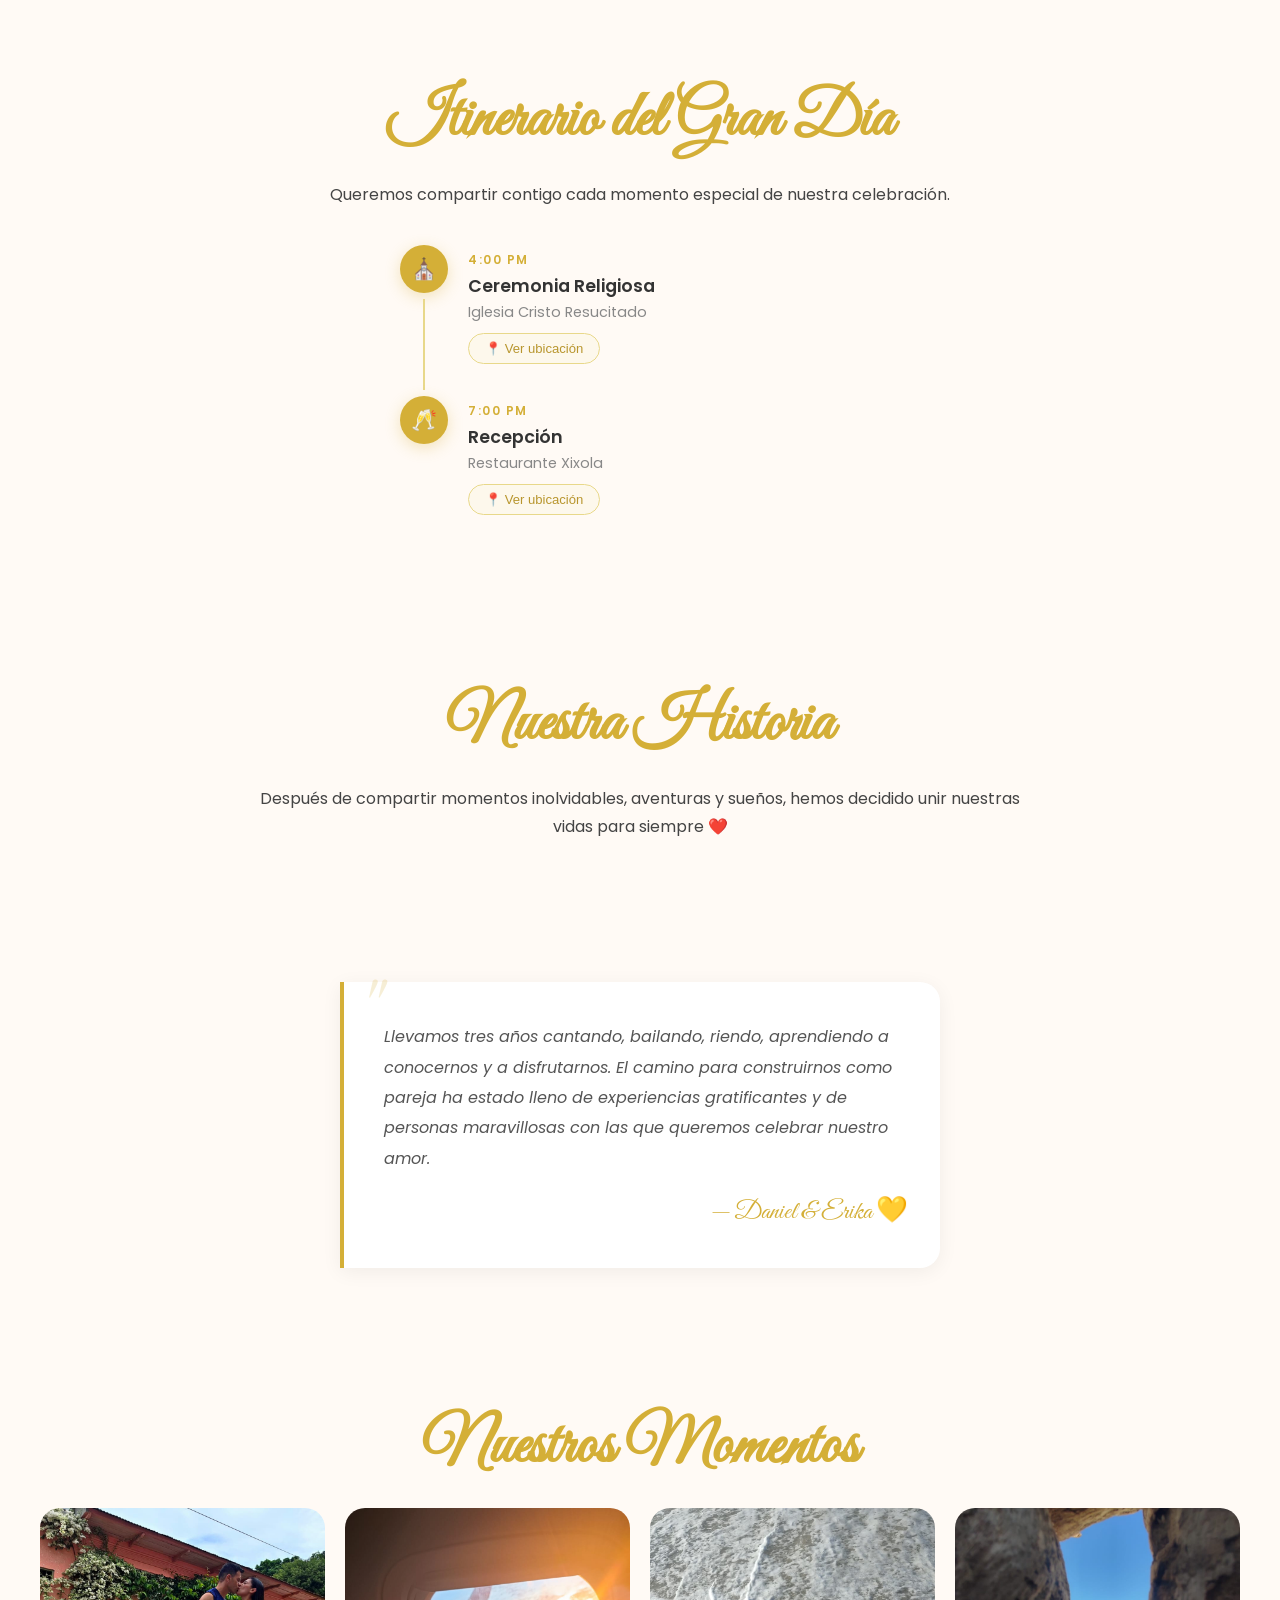
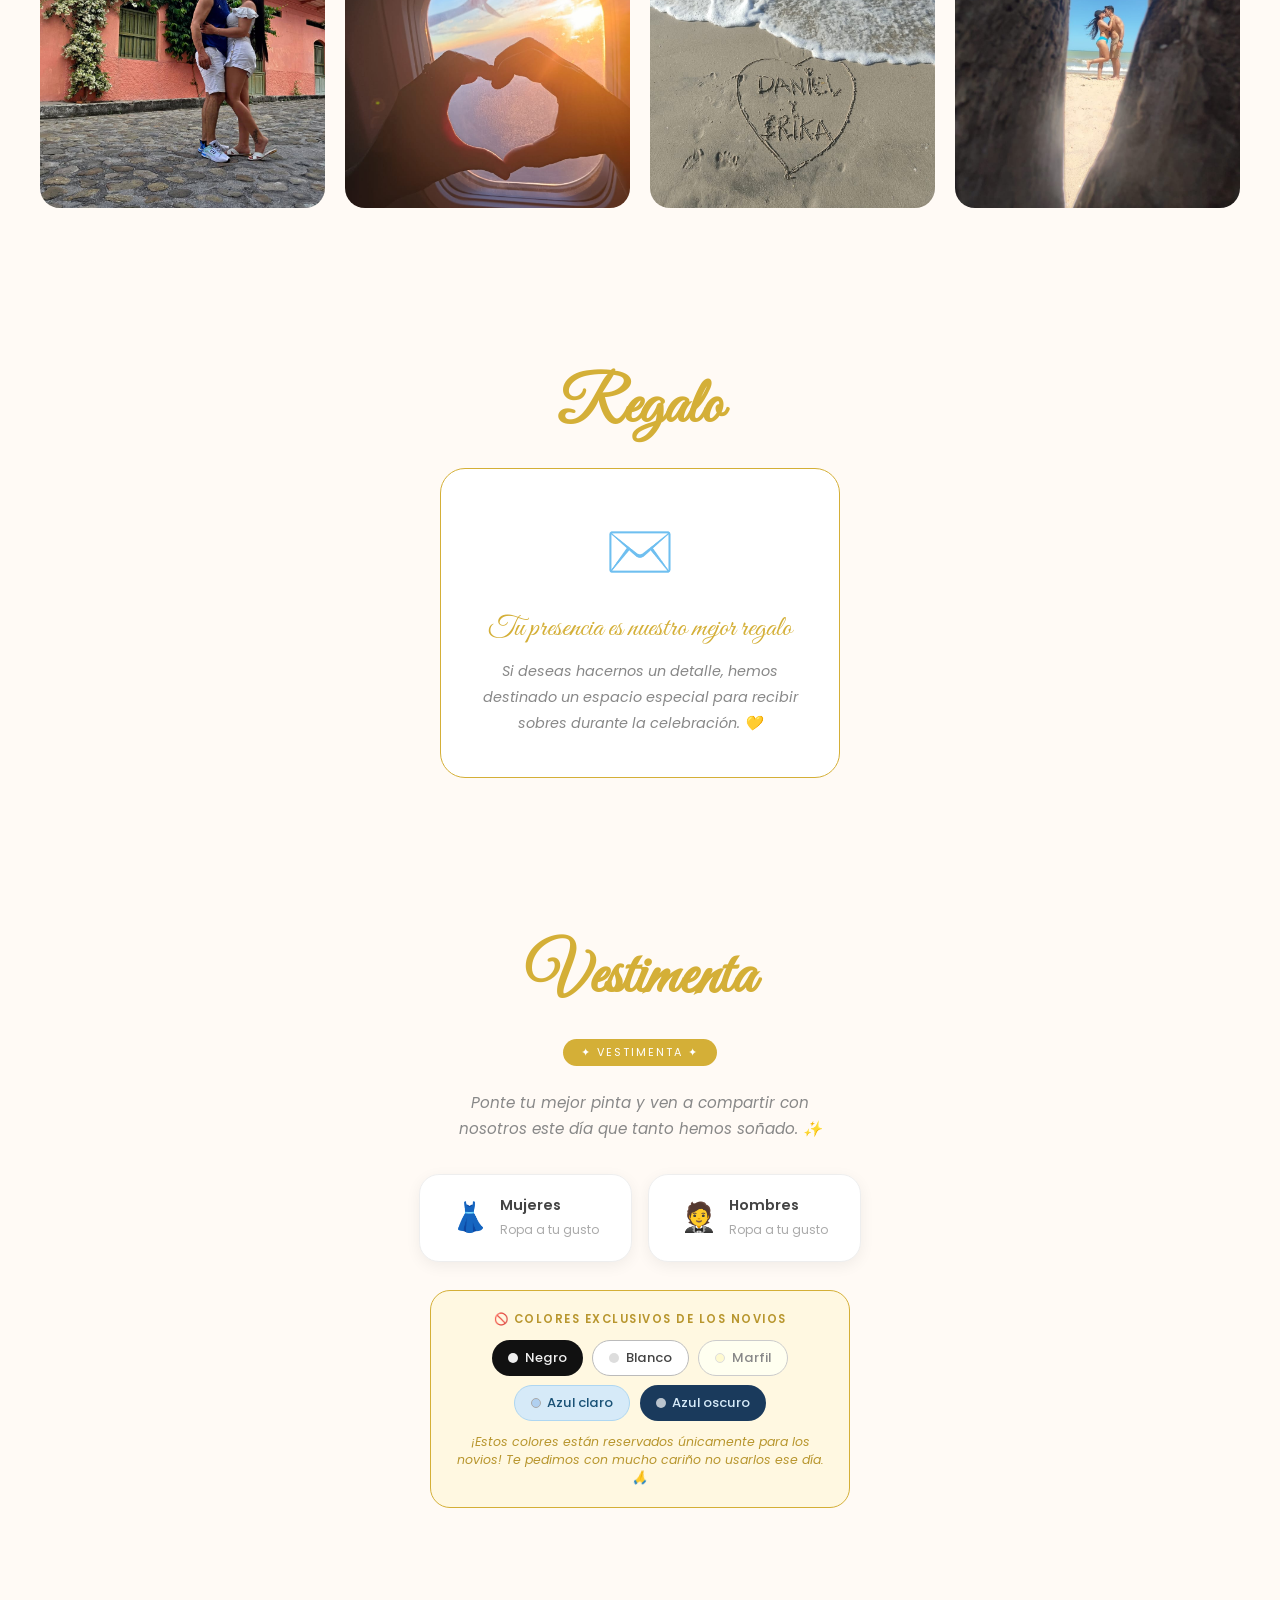
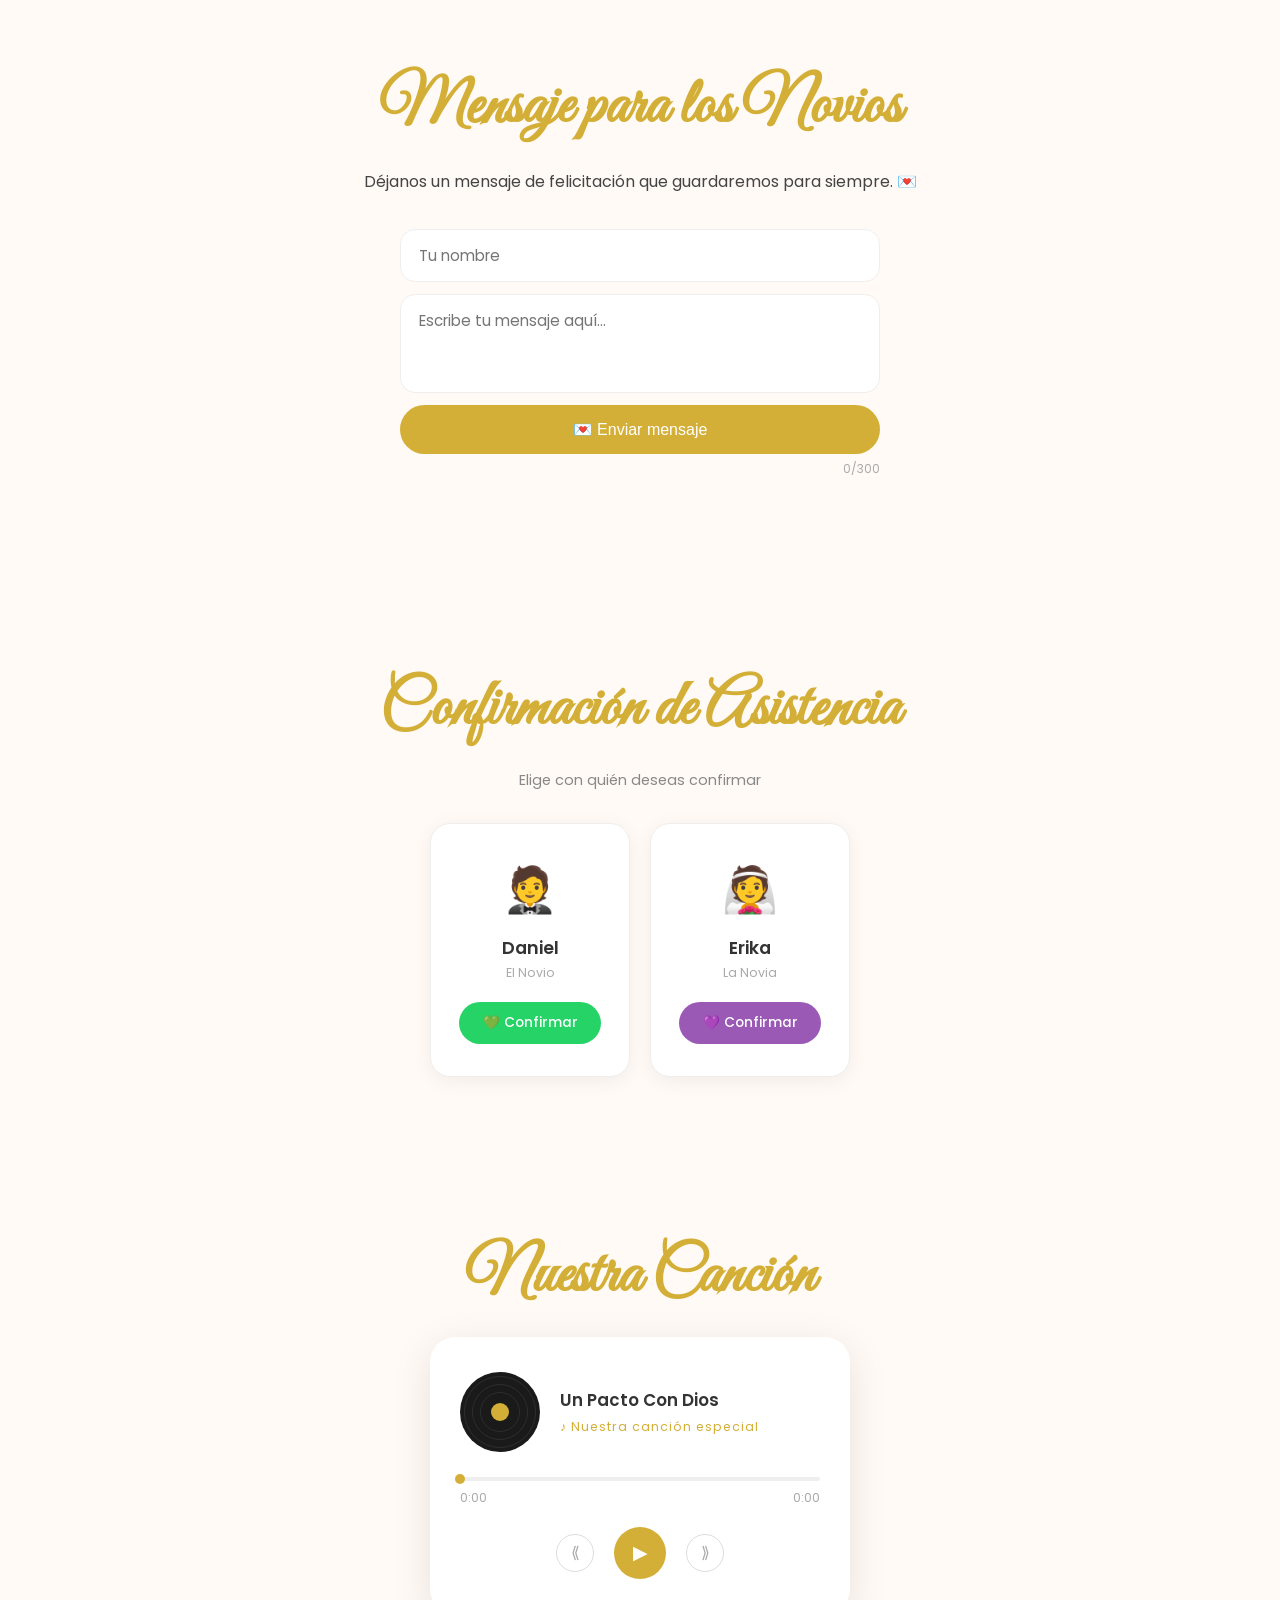
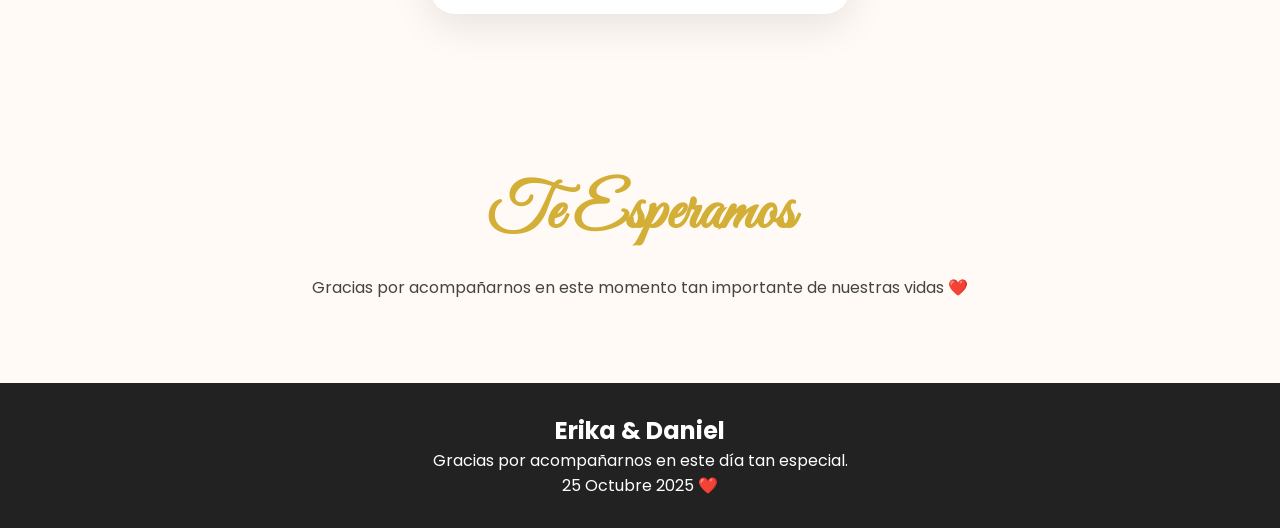
==== commit 443c6922: "cambios" ====
--- a/index.html
+++ b/index.html
@@ -450,9 +450,22 @@
 
     <!-- MENÚ FLOTANTE -->
     <nav class="bottom-nav">
-      <a href="#calendario">📅</a>
-      <a href="#historia">❤️</a>
-      <a href="#galeria">📸</a>
+      <a href="#calendario">
+        <span class="nav-icon">📅</span>
+        <span class="nav-text">Fecha</span>
+      </a>
+      <a href="#historia">
+        <span class="nav-icon">❤️</span>
+        <span class="nav-text">Historia</span>
+      </a>
+      <a href="#galeria">
+        <span class="nav-icon">📸</span>
+        <span class="nav-text">Fotos</span>
+      </a>
+      <a href="#mapa">
+        <span class="nav-icon">📍</span>
+        <span class="nav-text">Lugar</span>
+      </a>
     </nav>
 
     <script src="script.js"></script>
--- a/style.css
+++ b/style.css
@@ -337,22 +337,56 @@
   left: 50%;
   transform: translateX(-50%);
   background: white;
-  padding: 12px 25px;
+  padding: 10px 20px;
   border-radius: 50px;
   display: flex;
-  gap: 25px;
+  gap: 10px;
   box-shadow: 0 0 20px rgba(0, 0, 0, 0.15);
   z-index: 1000;
 }
 
 .bottom-nav a {
   text-decoration: none;
-  font-size: 24px;
-  transition: 0.3s;
+  display: flex;
+  flex-direction: column;
+  align-items: center;
+  gap: 2px;
+  padding: 4px 10px;
+  border-radius: 20px;
+  transition: 0.2s;
 }
 
 .bottom-nav a:hover {
-  transform: scale(1.2);
+  background: #fff8e1;
+  transform: translateY(-2px);
+}
+
+.nav-icon {
+  font-size: 20px;
+  line-height: 1;
+}
+
+.nav-text {
+  font-size: 0.62rem;
+  color: #aaa;
+  font-family: "Poppins", sans-serif;
+  font-weight: 500;
+  letter-spacing: 0.3px;
+}
+
+@media (max-width: 480px) {
+  .bottom-nav {
+    gap: 5px;
+    padding: 8px 14px;
+  }
+
+  .bottom-nav a {
+    padding: 4px 8px;
+  }
+
+  .nav-text {
+    font-size: 0.58rem;
+  }
 }
 
 /* =========================
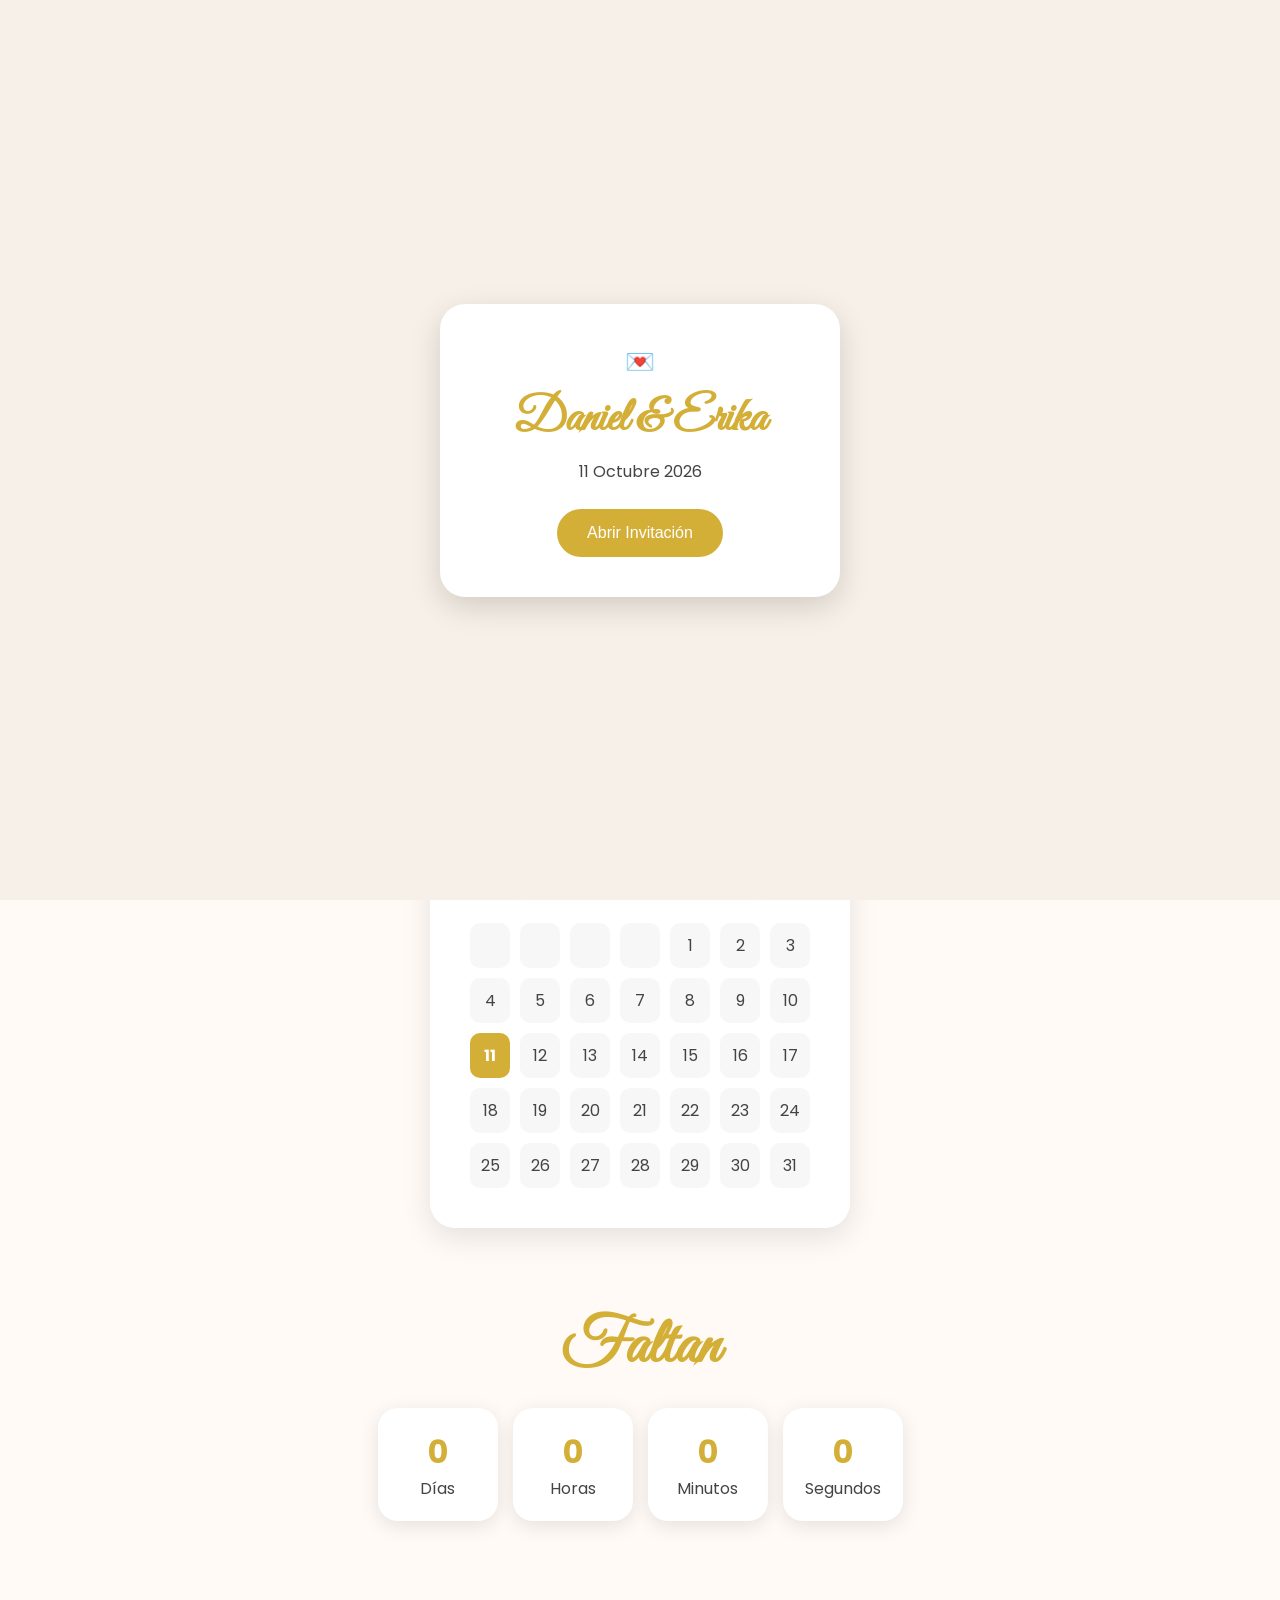
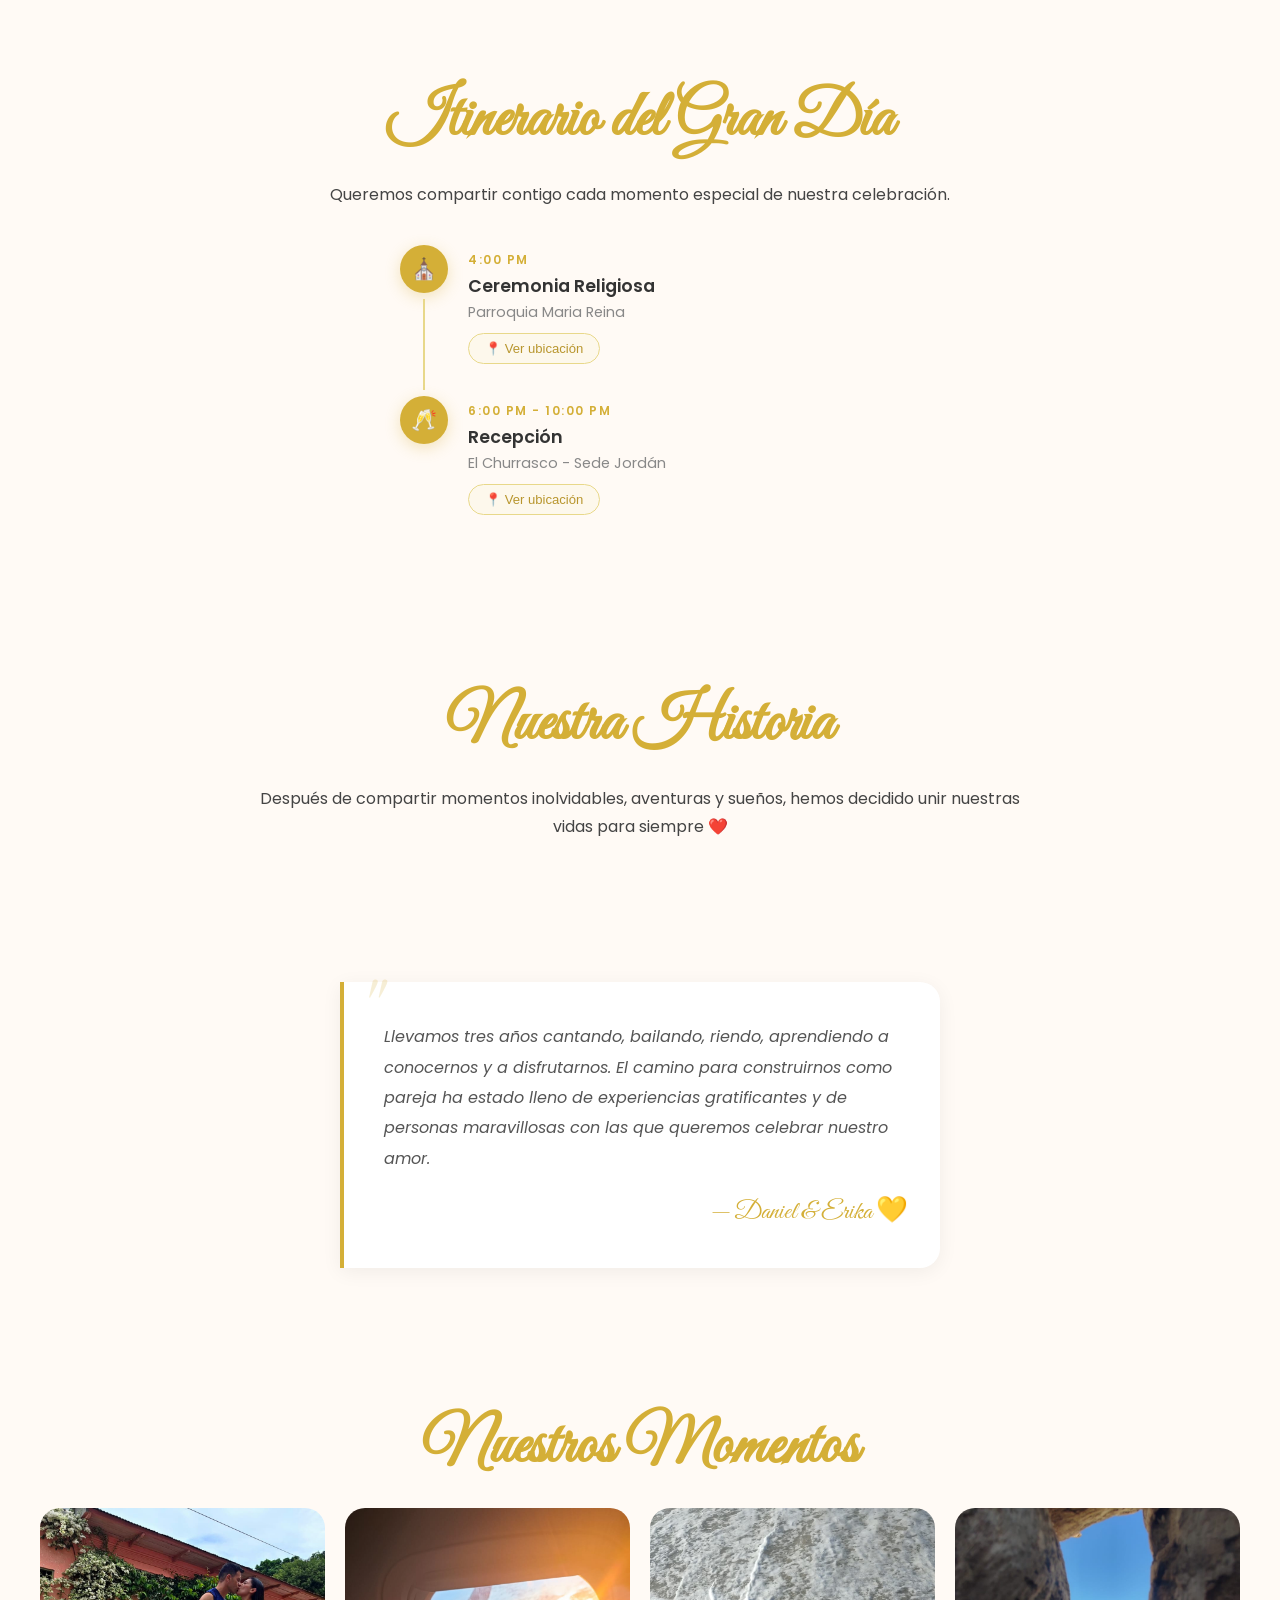
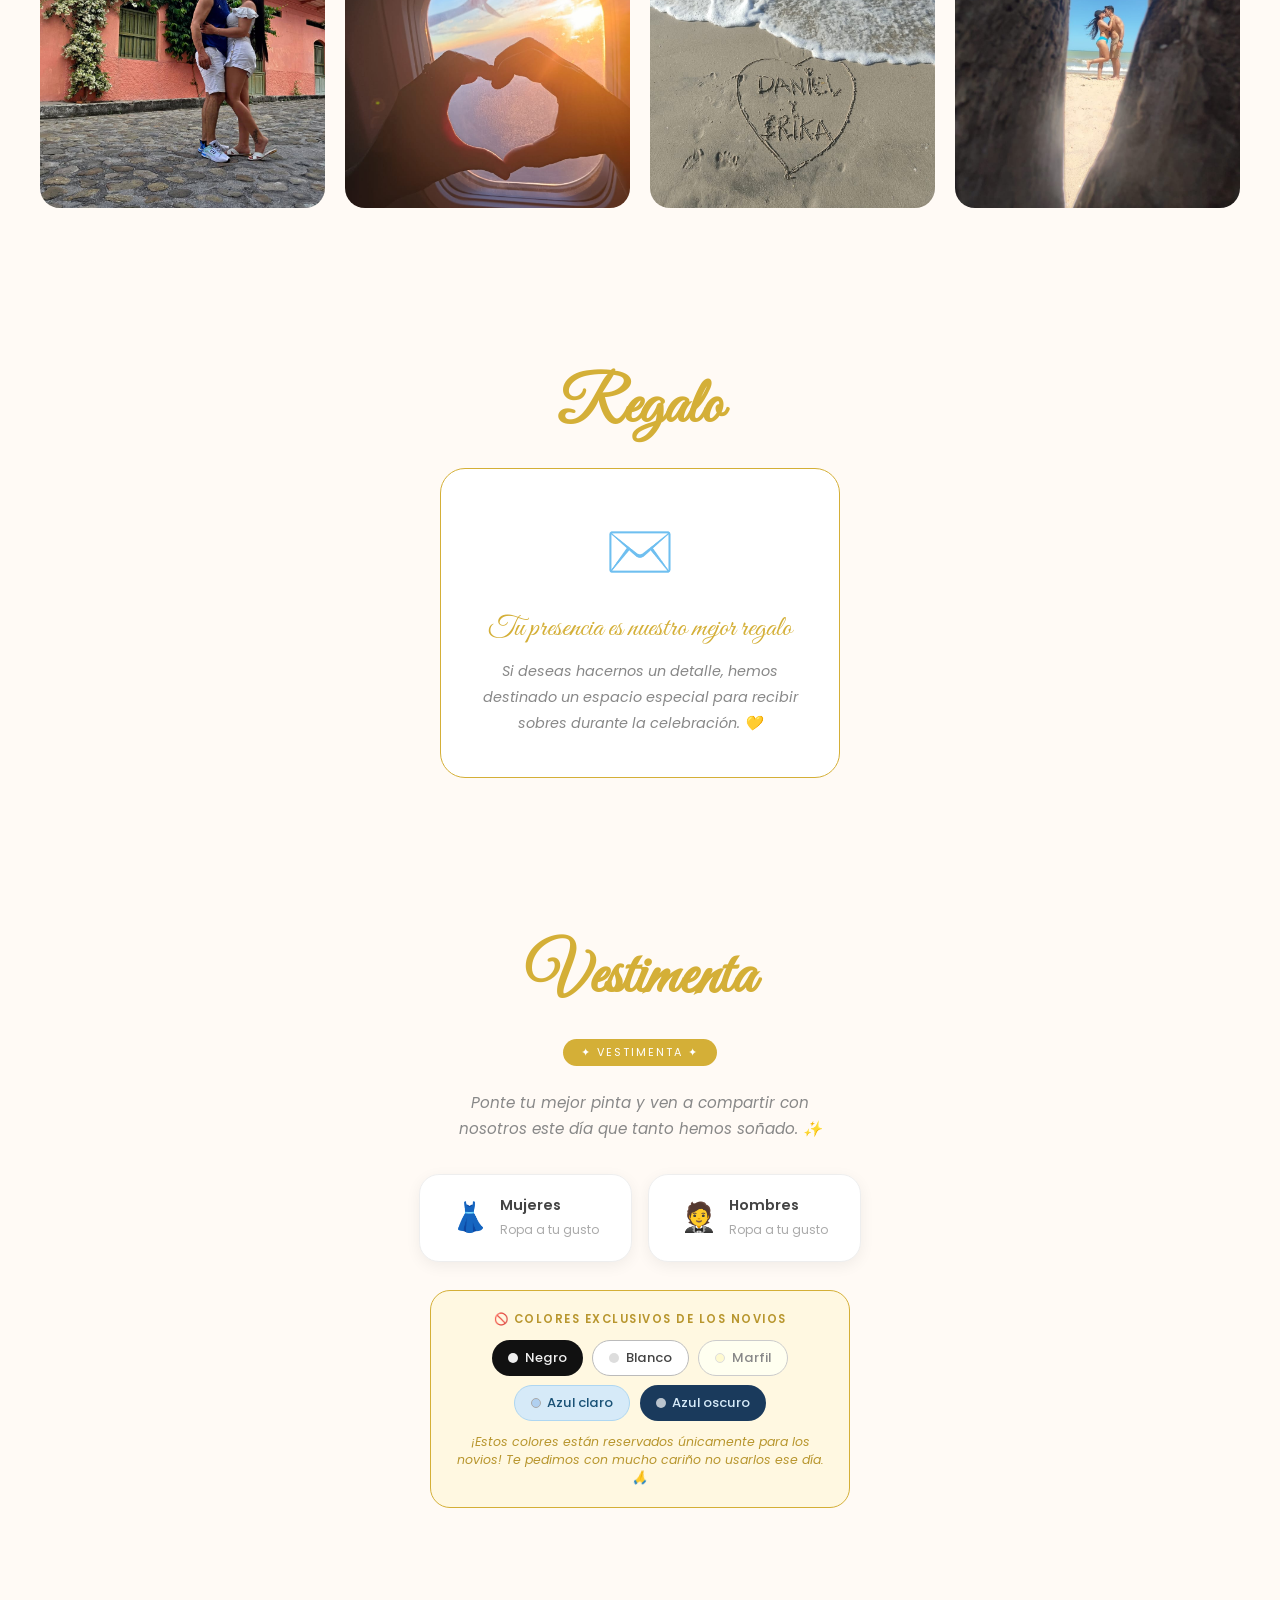
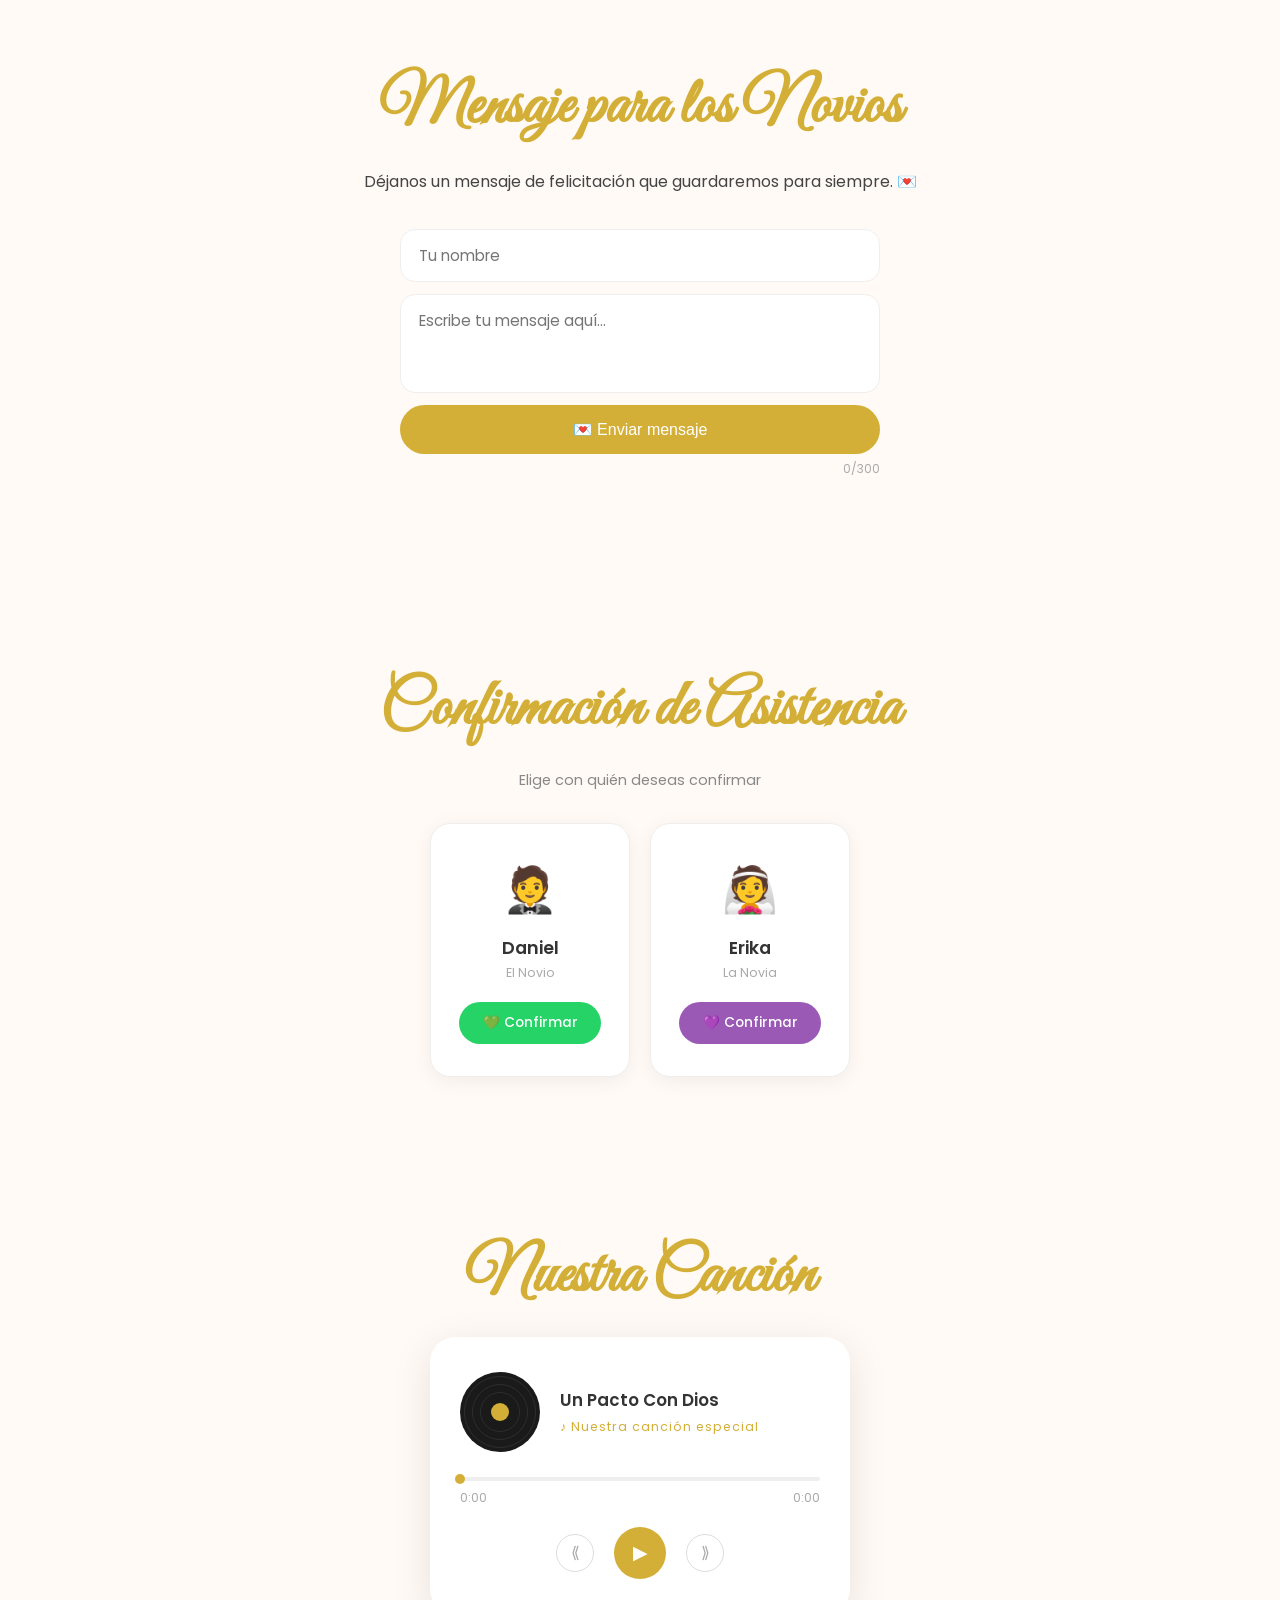
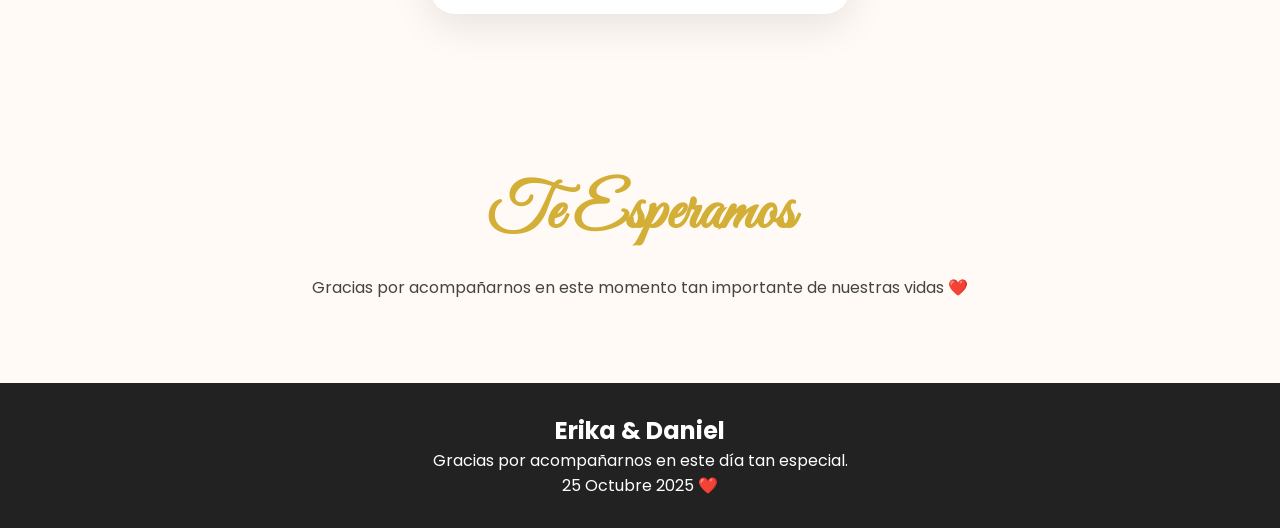
==== commit a621d412: "cambios" ====
--- a/index.html
+++ b/index.html
@@ -157,10 +157,15 @@
           <div class="itv-body">
             <div class="itv-time">4:00 PM</div>
             <div class="itv-title">Ceremonia Religiosa</div>
-            <div class="itv-place">Iglesia Cristo Resucitado</div>
+            <div class="itv-place">Parroquia Maria Reina</div>
             <button
               class="itv-btn"
-              onclick="window.open('https://maps.google.com', '_blank')"
+              onclick="
+                window.open(
+                  'https://maps.app.goo.gl/7GbqbNz1b2HwPxVq8',
+                  '_blank',
+                )
+              "
             >
               📍 Ver ubicación
             </button>
@@ -173,12 +178,17 @@
             <!-- elimina la línea que estaba aquí -->
           </div>
           <div class="itv-body">
-            <div class="itv-time">7:00 PM</div>
+            <div class="itv-time">6:00 PM - 10:00 PM</div>
             <div class="itv-title">Recepción</div>
-            <div class="itv-place">Restaurante Xixola</div>
+            <div class="itv-place">El Churrasco - Sede Jordán</div>
             <button
               class="itv-btn"
-              onclick="window.open('https://maps.google.com', '_blank')"
+              onclick="
+                window.open(
+                  'https://maps.app.goo.gl/eGjU2uYgbyq8py438',
+                  '_blank',
+                )
+              "
             >
               📍 Ver ubicación
             </button>
@@ -470,4 +480,4 @@
 
     <script src="script.js"></script>
   </body>
-</html>
+</html>
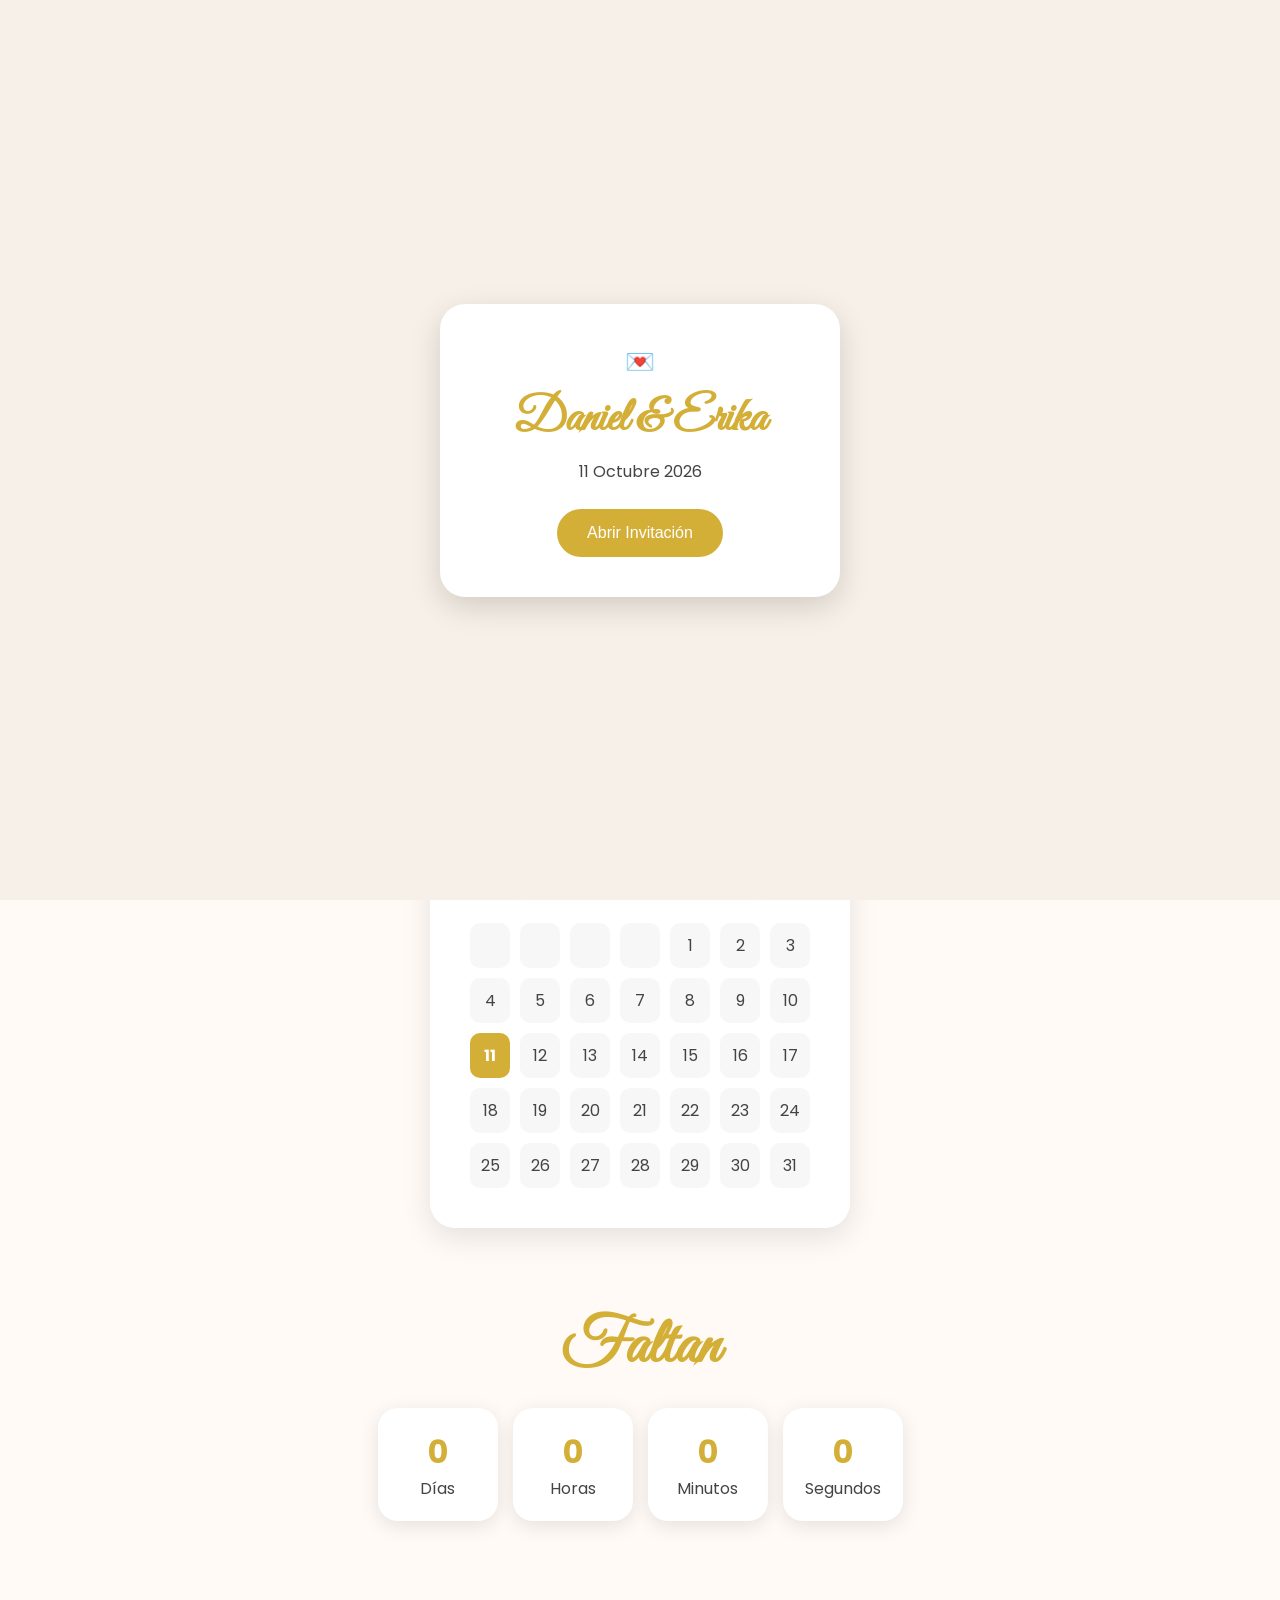
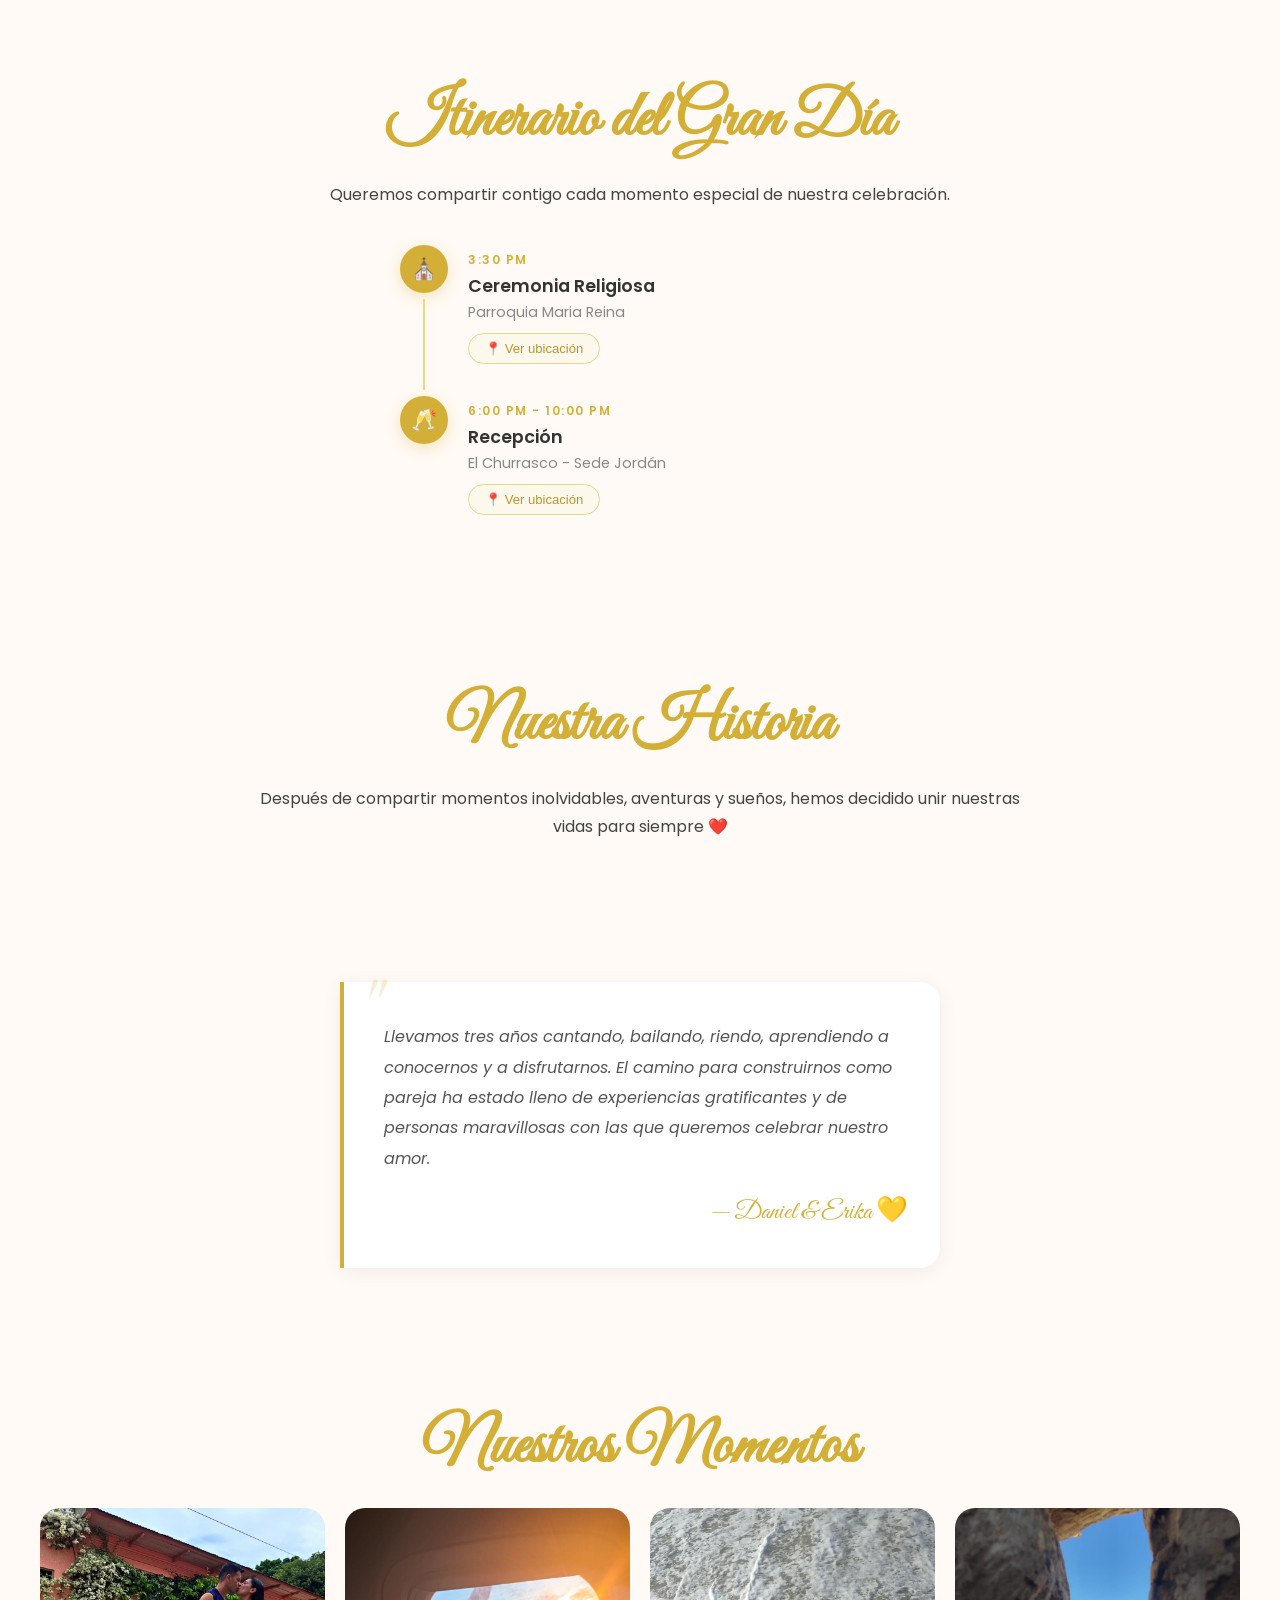
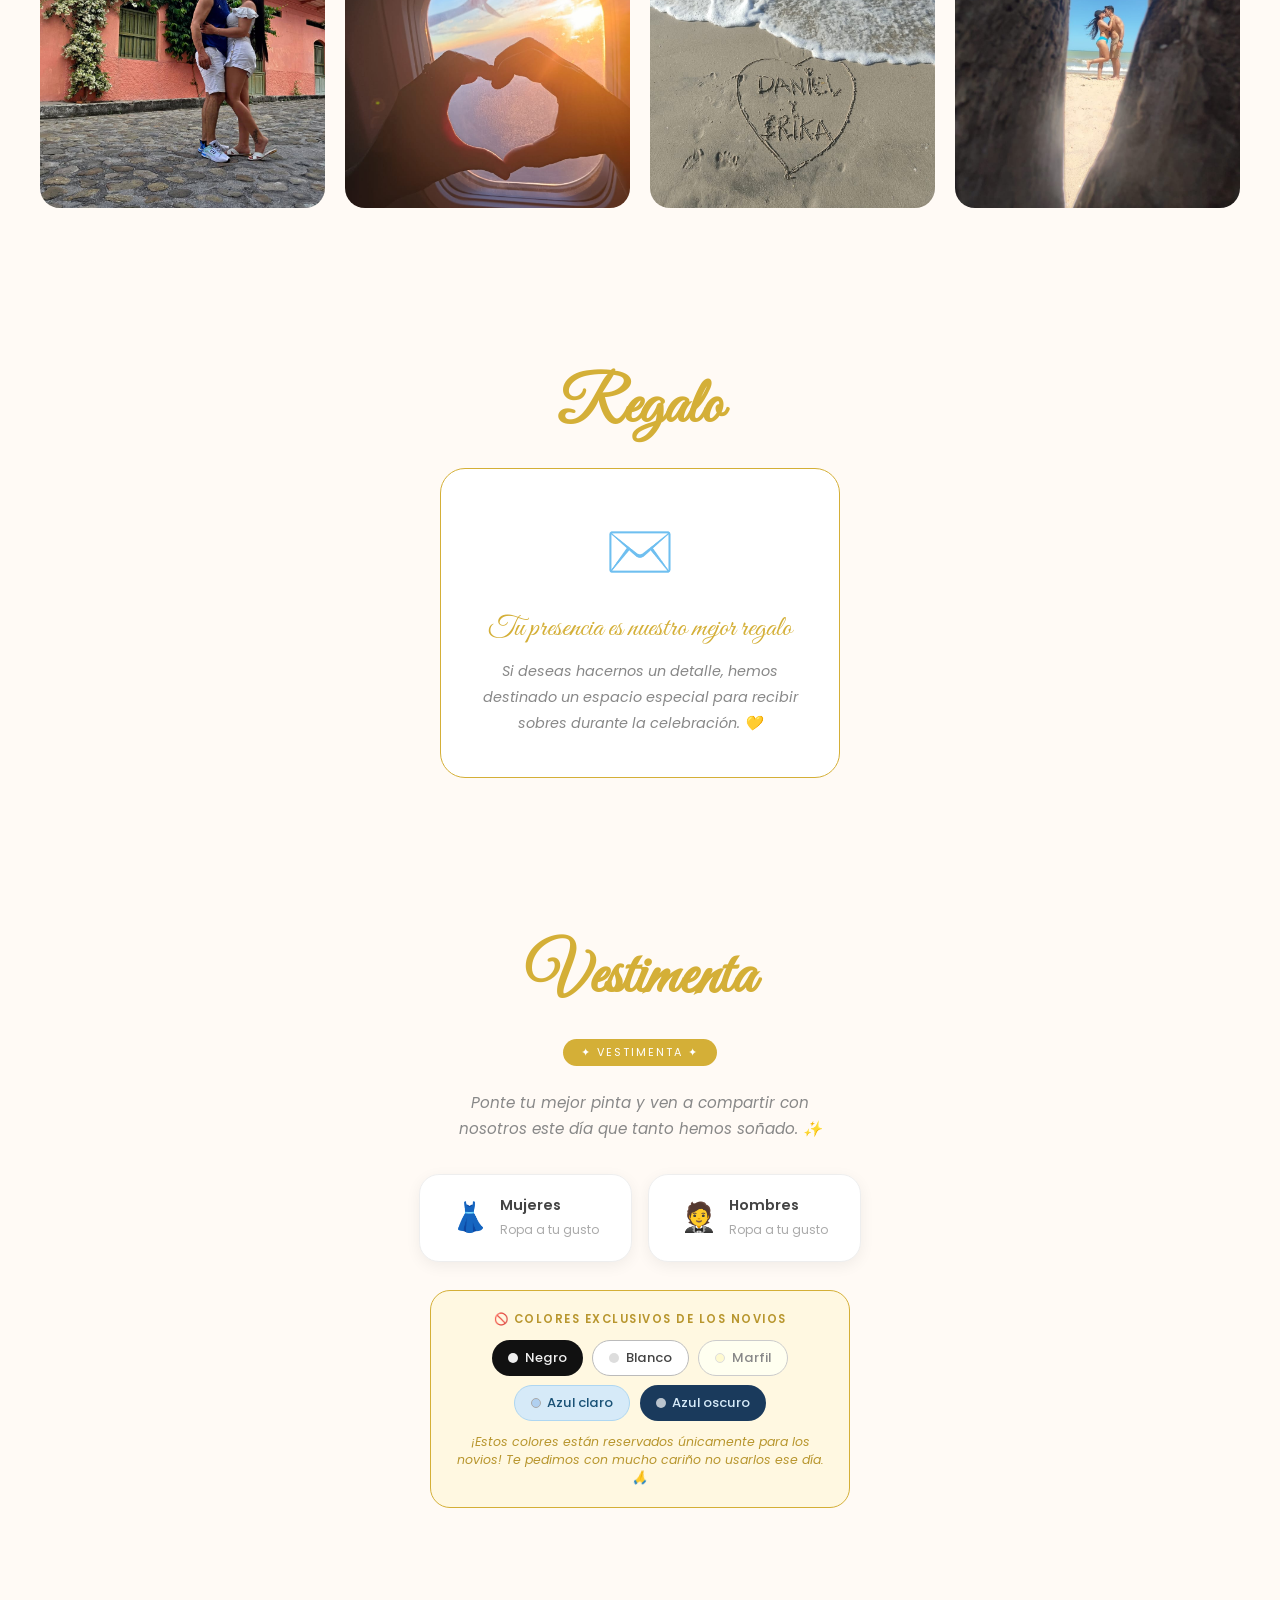
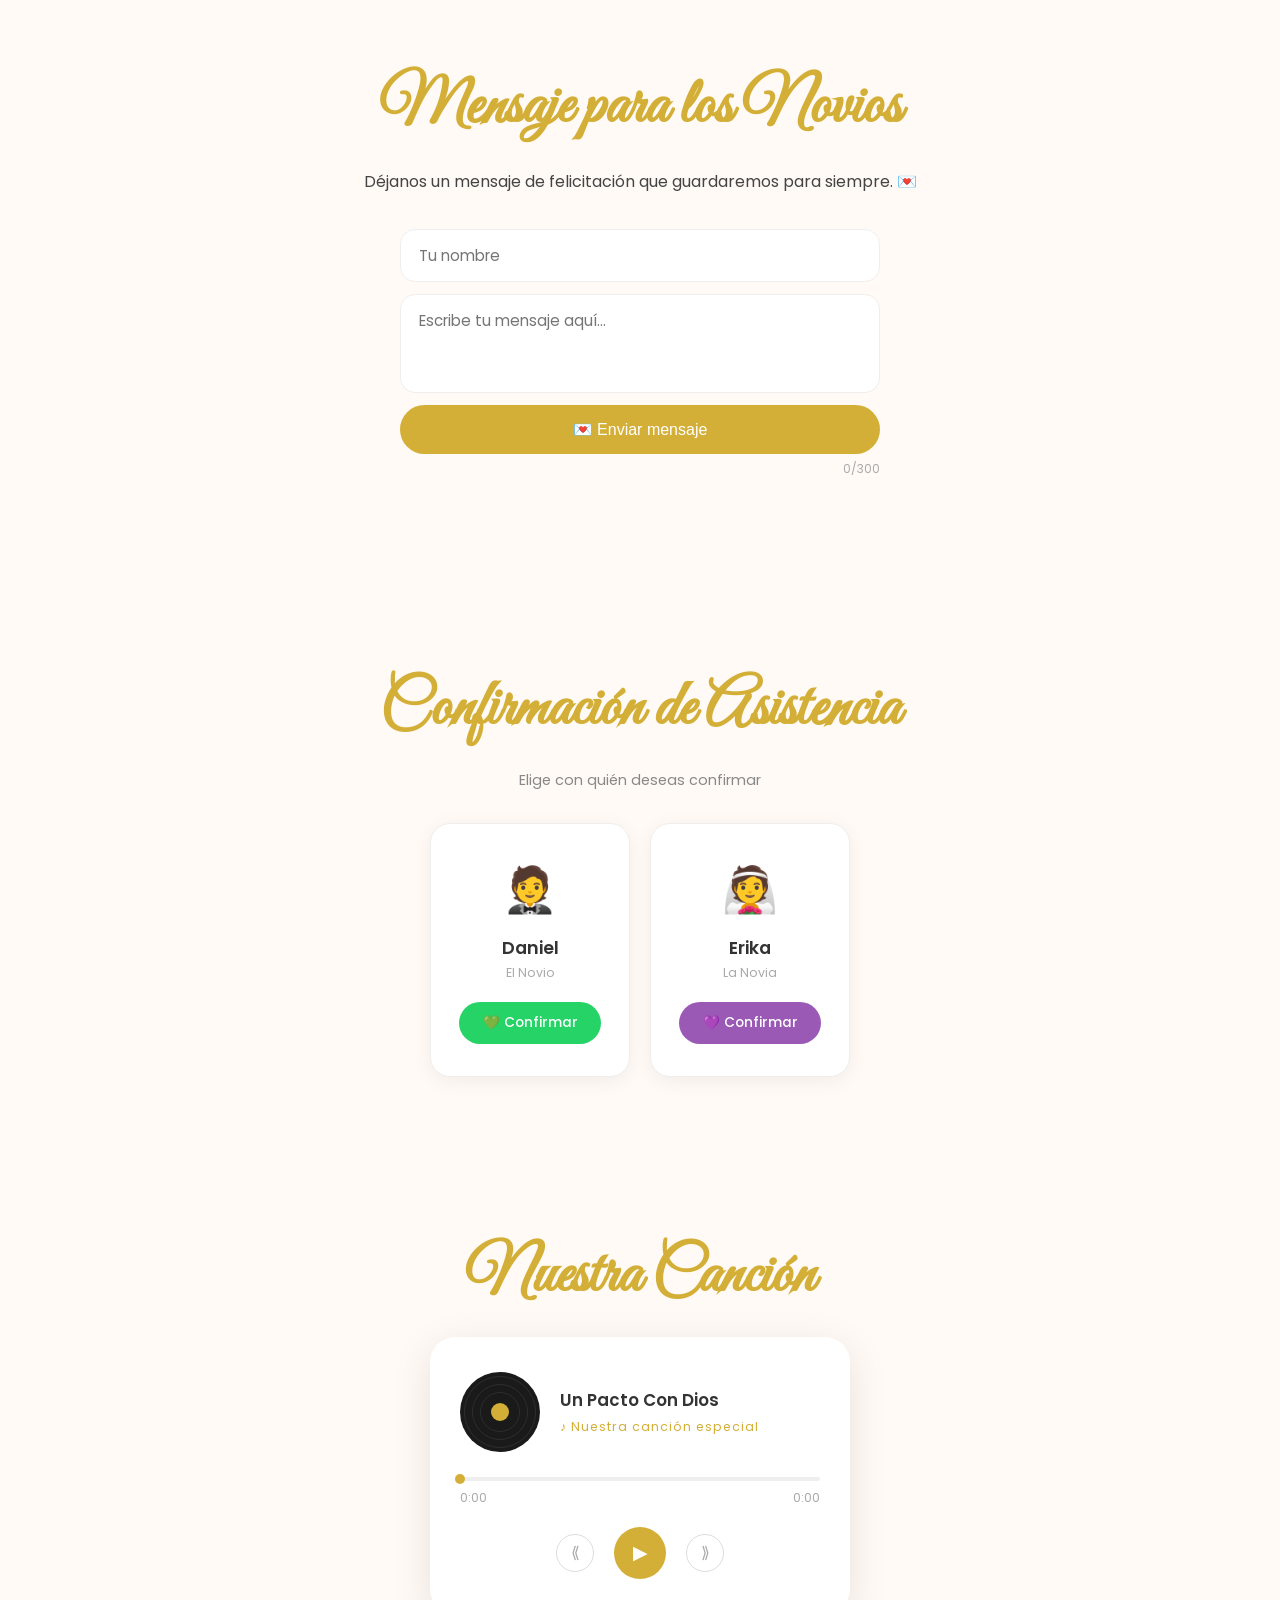
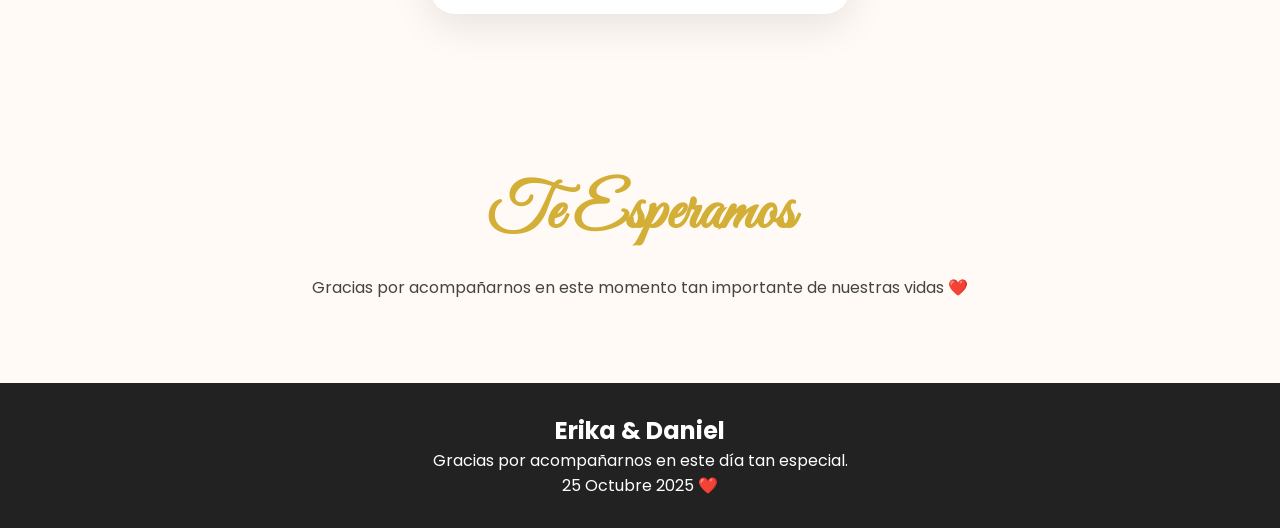
==== commit de25374f: "cambios" ====
--- a/index.html
+++ b/index.html
@@ -155,7 +155,7 @@
             <div class="itv-line"></div>
           </div>
           <div class="itv-body">
-            <div class="itv-time">4:00 PM</div>
+            <div class="itv-time">3:30 PM</div>
             <div class="itv-title">Ceremonia Religiosa</div>
             <div class="itv-place">Parroquia Maria Reina</div>
             <button
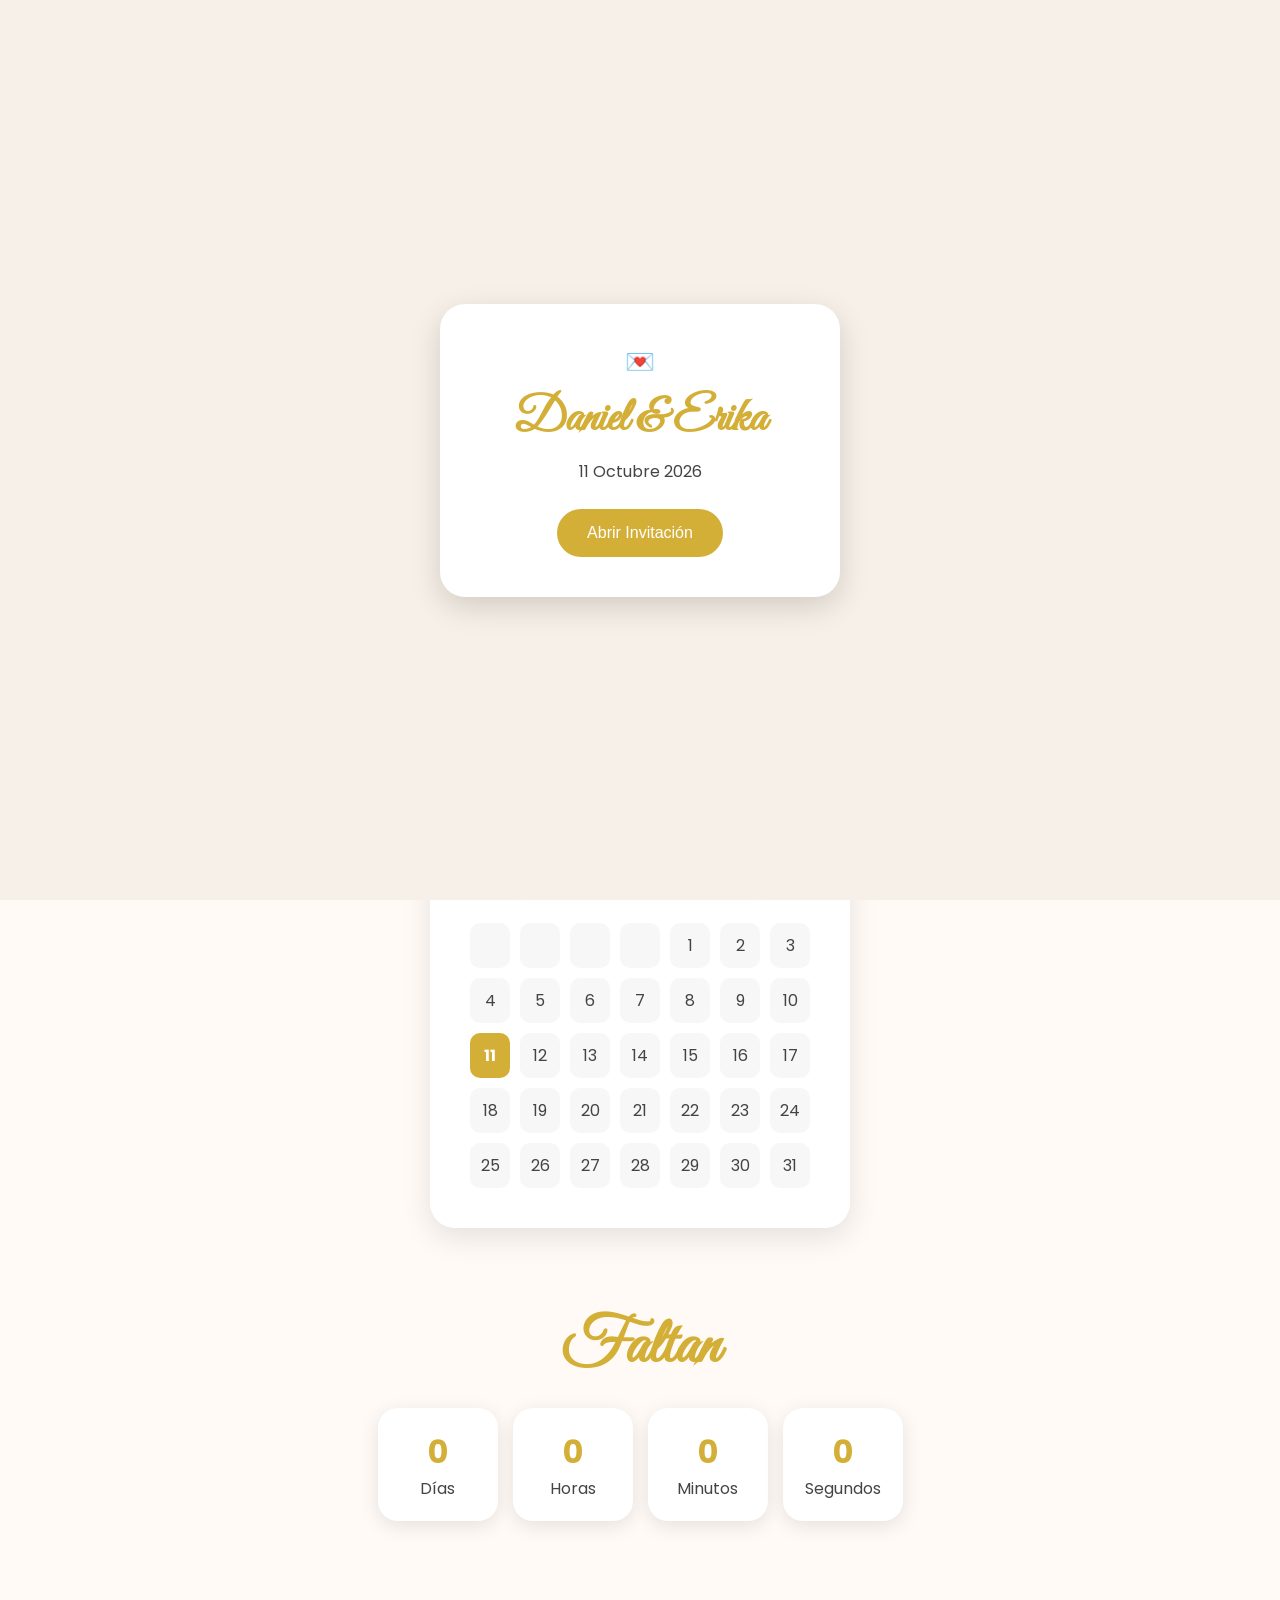
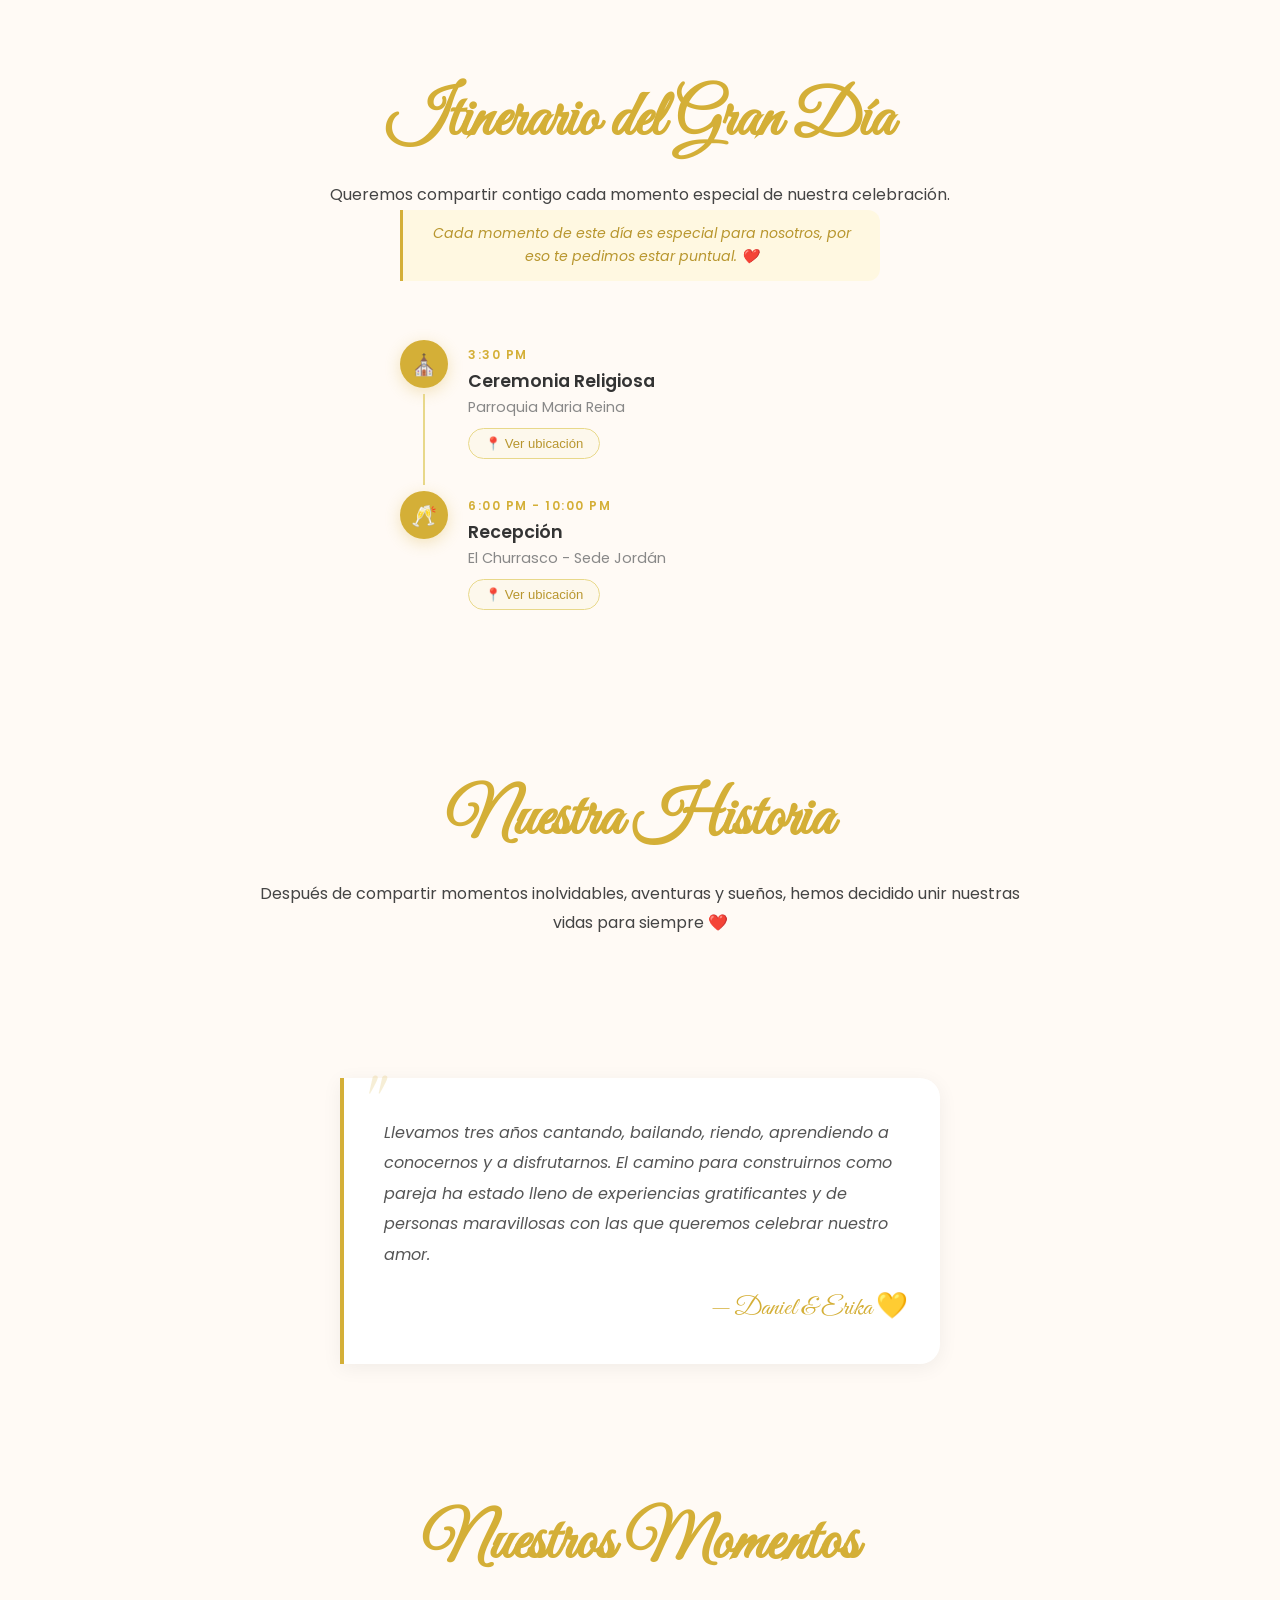
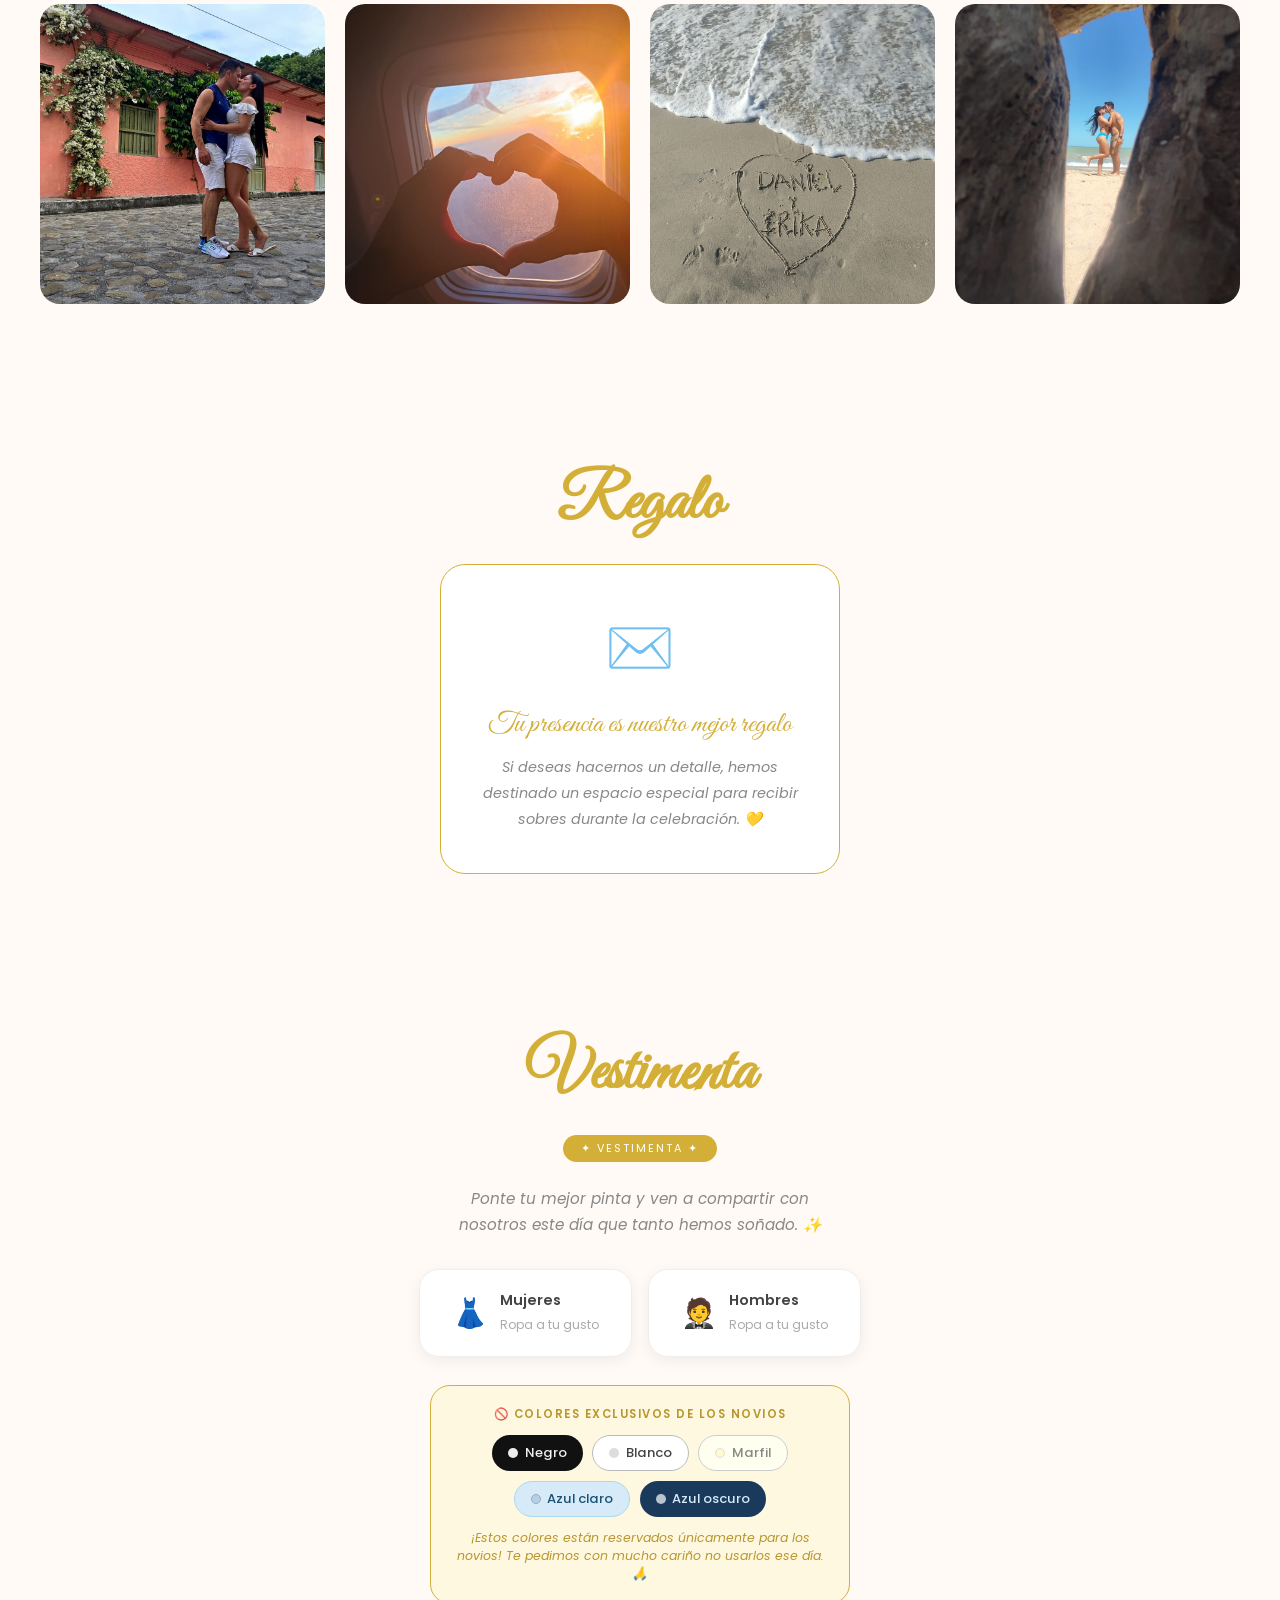
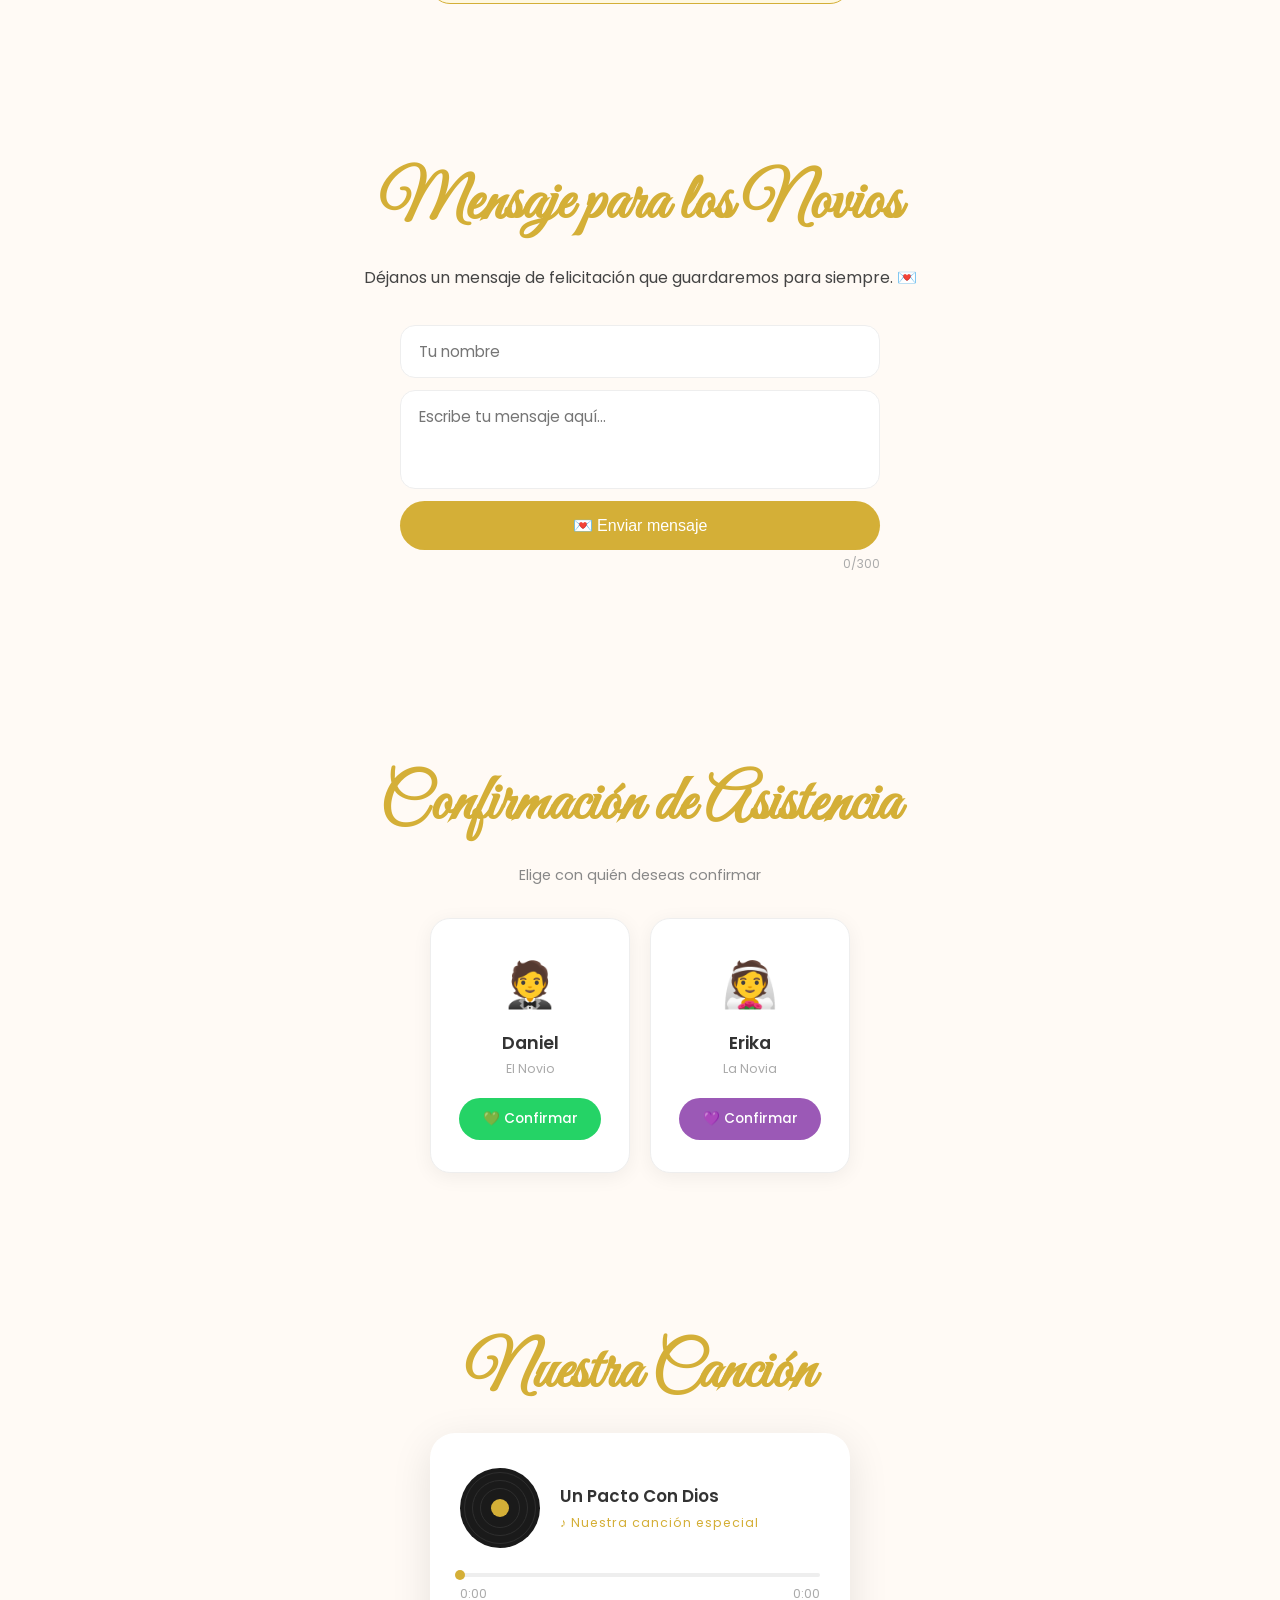
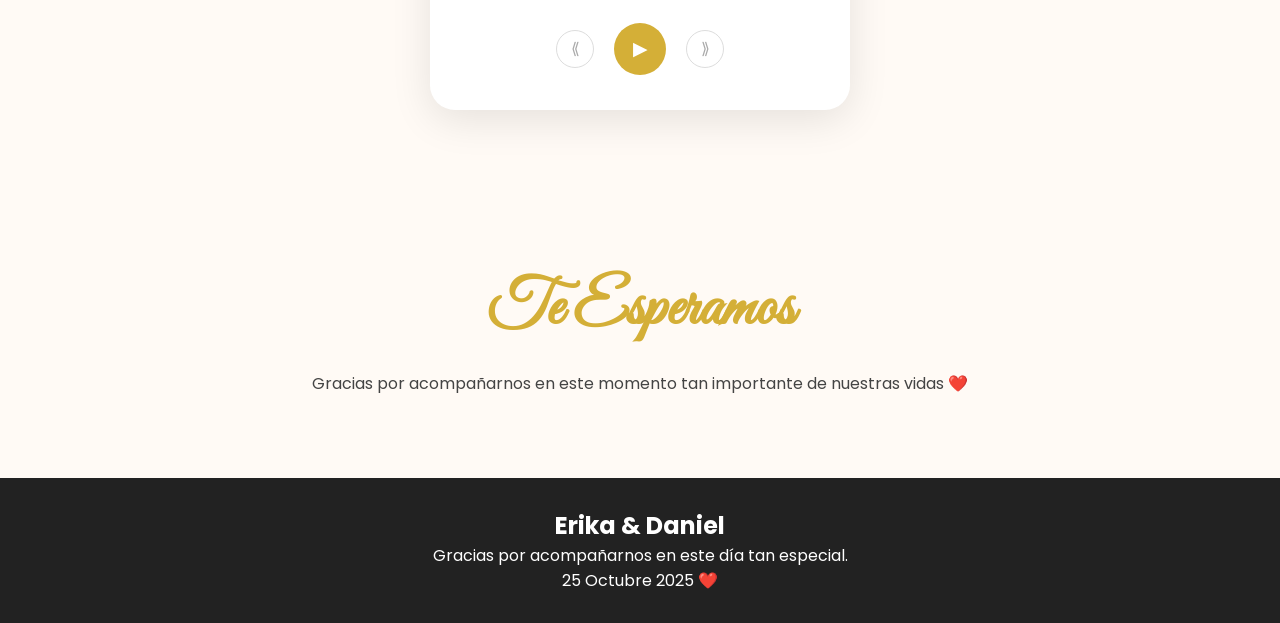
==== commit 562dfc18: "cambios" ====
--- a/index.html
+++ b/index.html
@@ -144,6 +144,11 @@
 
       <p class="story">
         Queremos compartir contigo cada momento especial de nuestra celebración.
+      </p>
+
+      <p class="itinerario-puntualidad">
+        Cada momento de este día es especial para nosotros, por eso te pedimos
+        estar puntual. ❤️
       </p>
 
       <br />
@@ -480,4 +485,4 @@
 
     <script src="script.js"></script>
   </body>
-</html>+</html>
--- a/style.css
+++ b/style.css
@@ -1256,6 +1256,23 @@
   .itv-title {
     font-size: 1rem;
   }
+}
+
+/* =========================
+   PUNTUALIDAD
+========================= */
+
+.itinerario-puntualidad {
+  font-size: 0.88rem;
+  color: #b8962e;
+  font-style: italic;
+  max-width: 480px;
+  margin: 0 auto 1.5rem;
+  line-height: 1.7;
+  background: #fff8e1;
+  border-left: 3px solid #d4af37;
+  padding: 0.75rem 1rem;
+  border-radius: 0 12px 12px 0;
 }
 
 /* =========================
@@ -1564,4 +1581,4 @@
     transform: translateY(110vh) rotate(720deg);
     opacity: 0;
   }
-}
+}
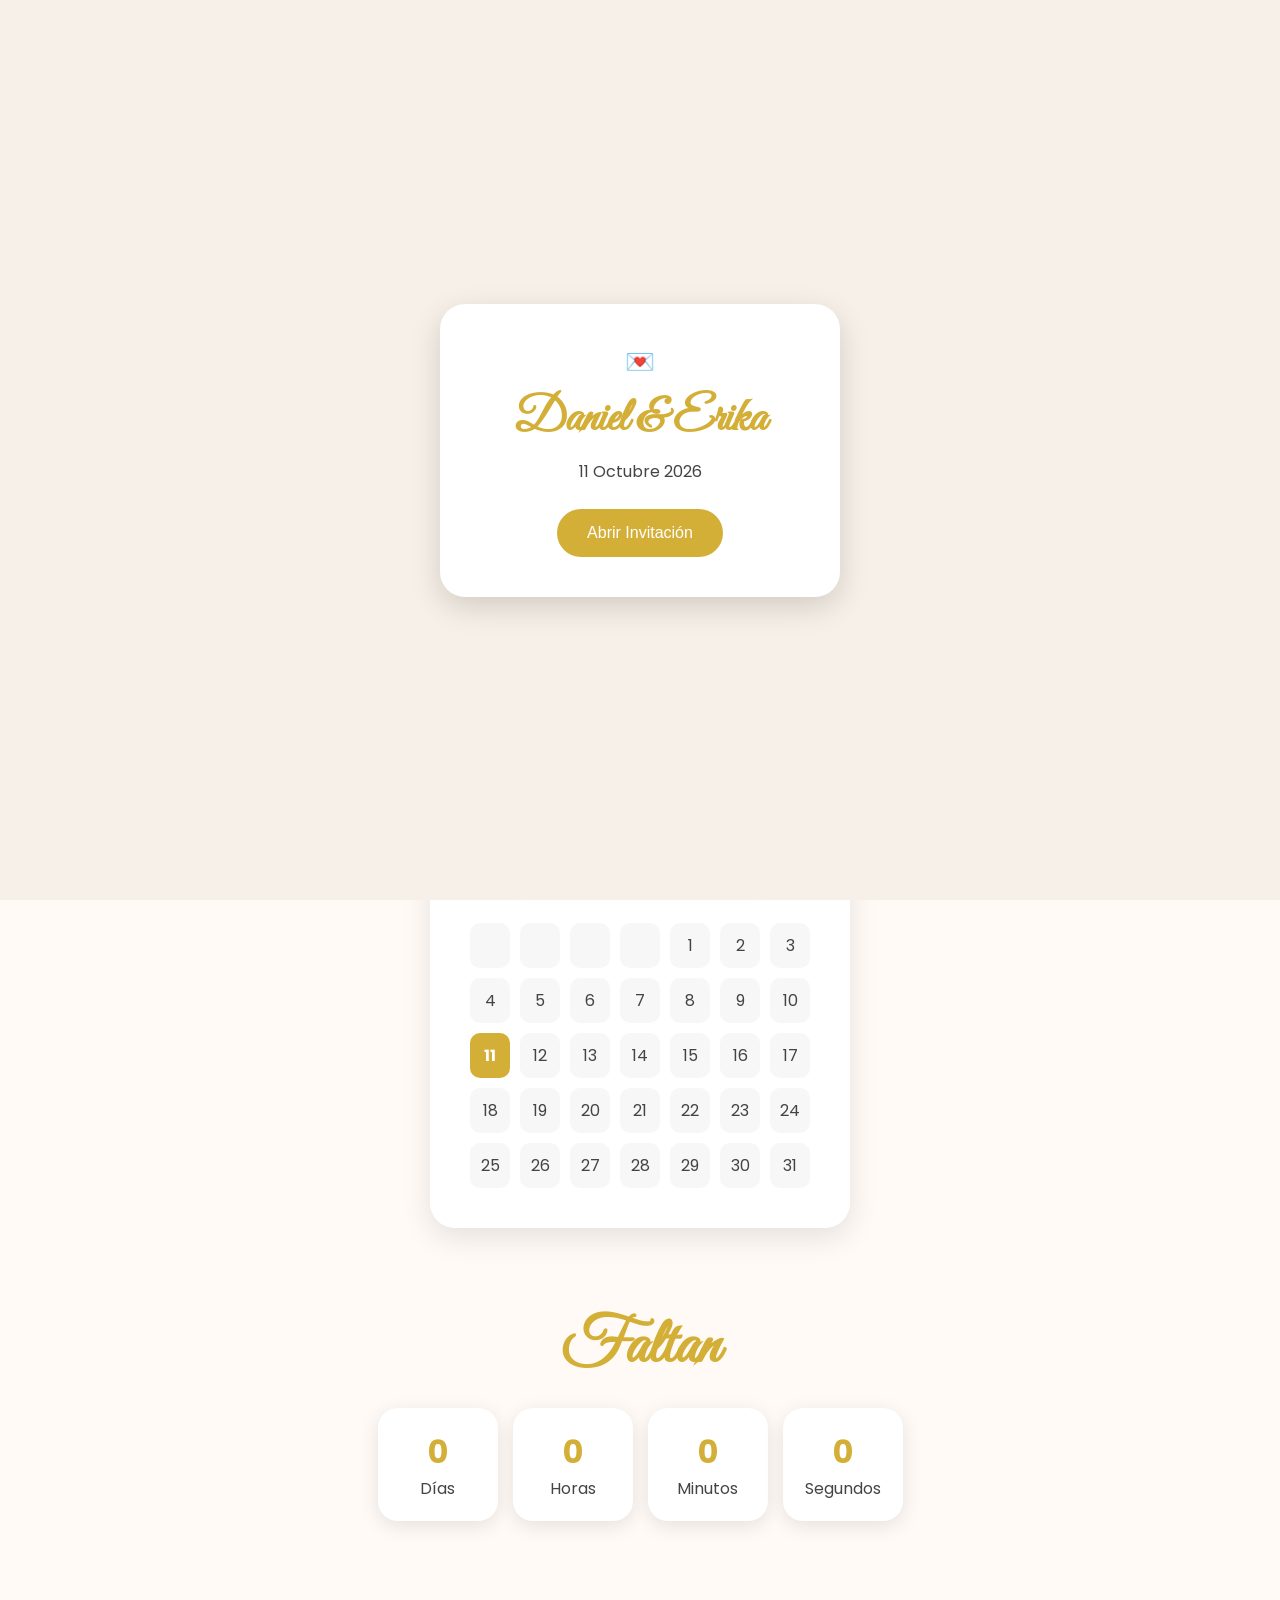
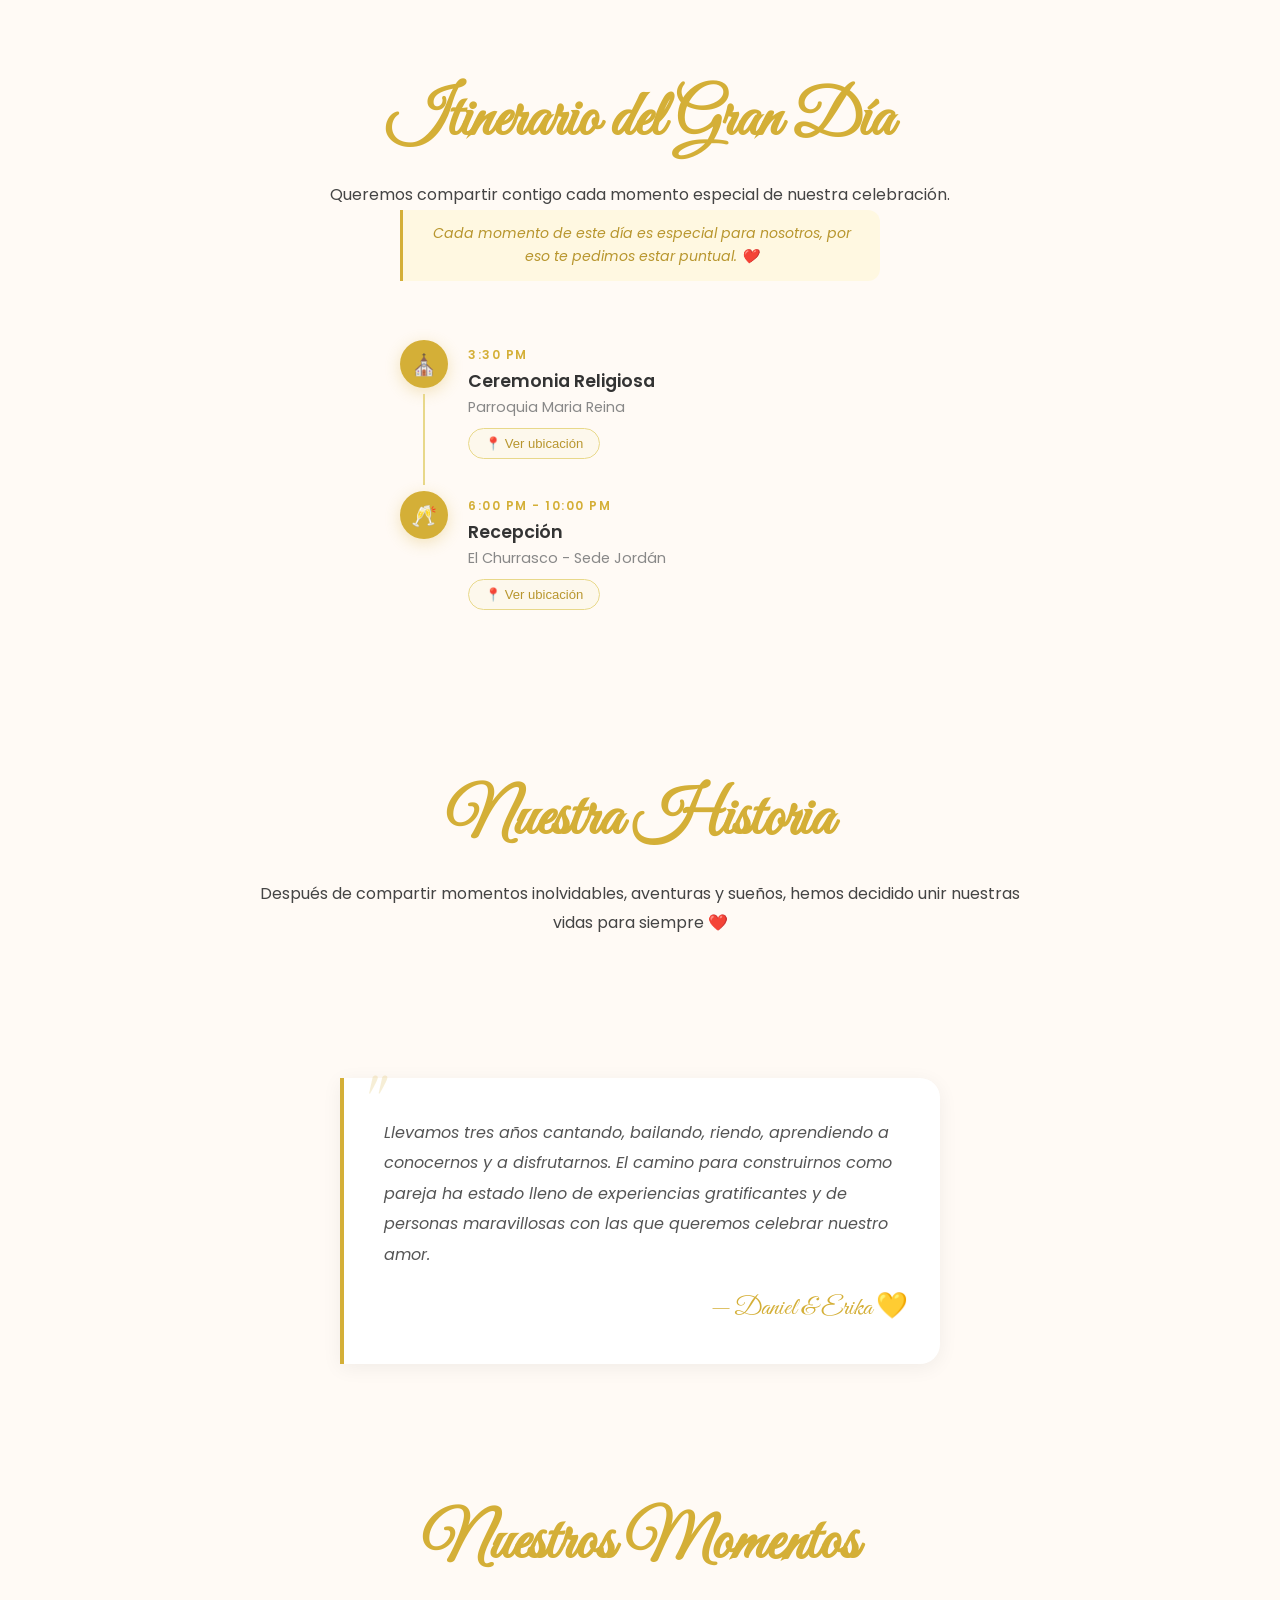
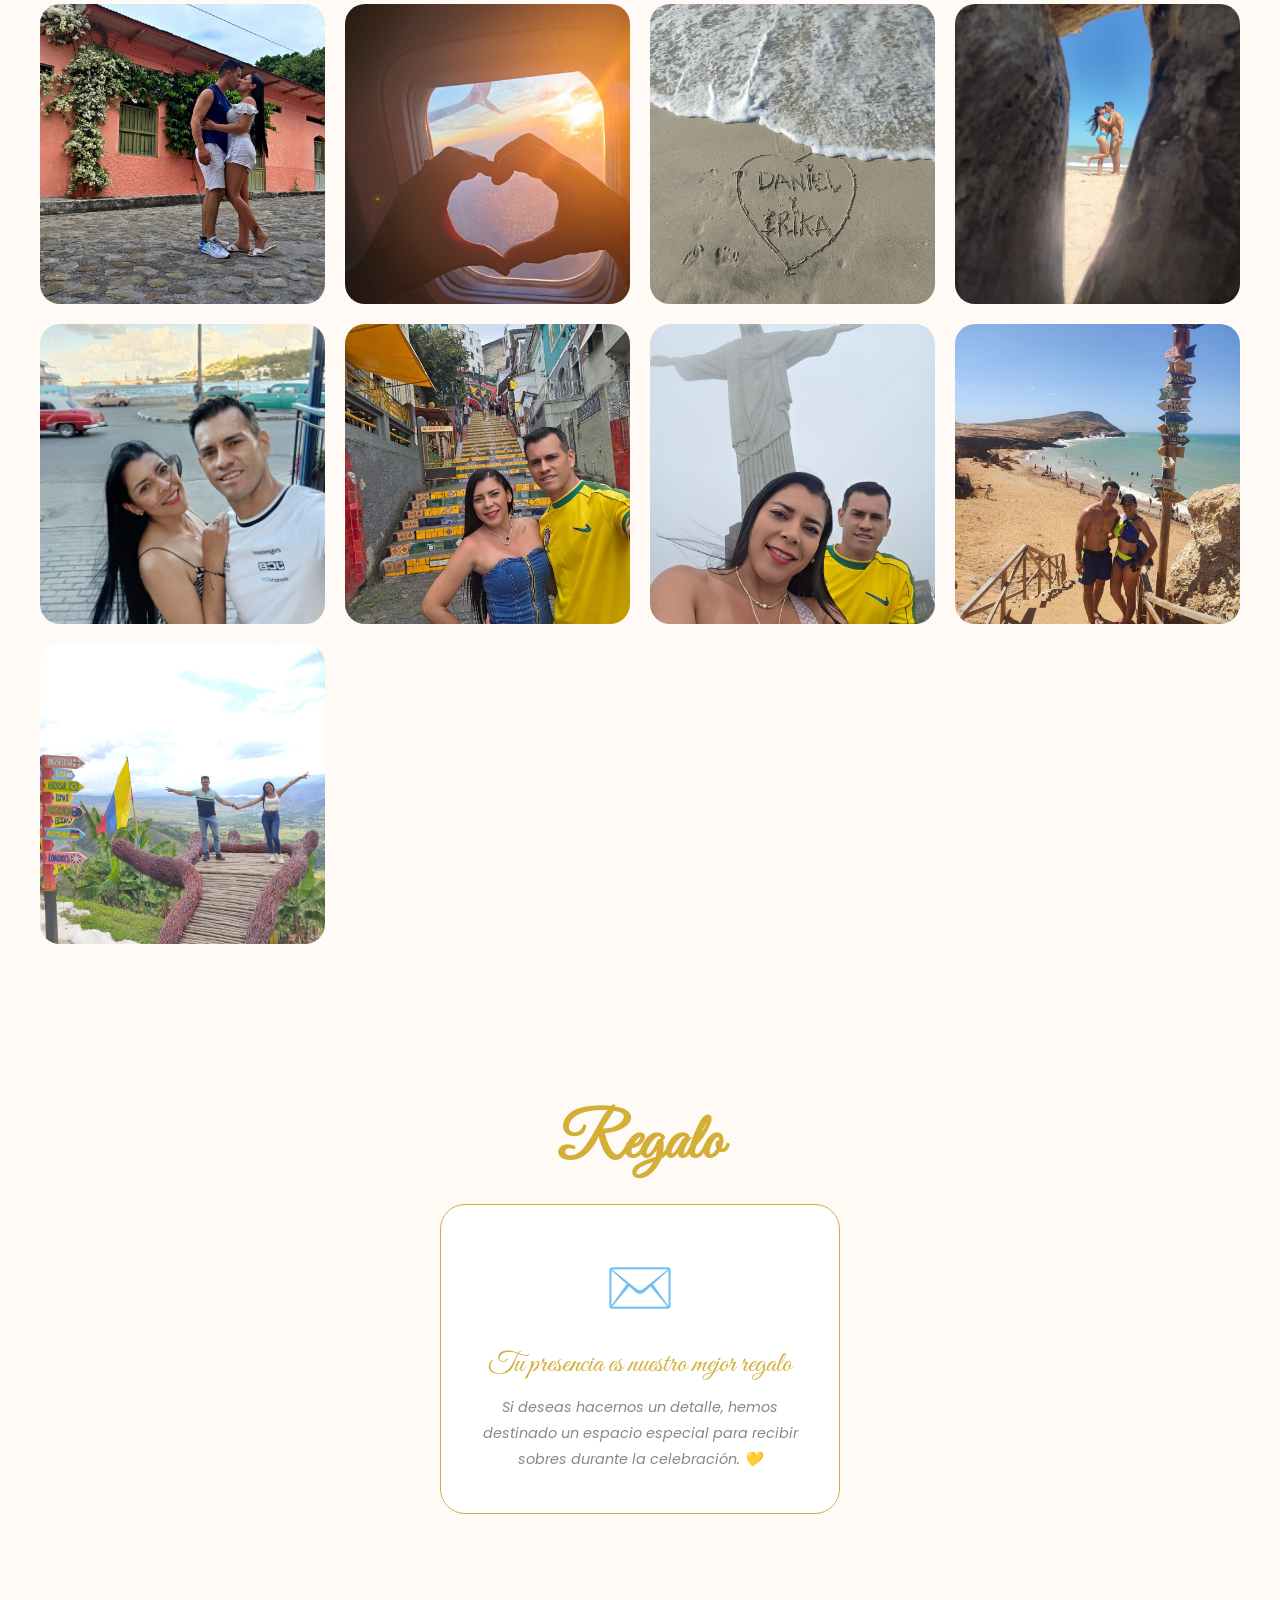
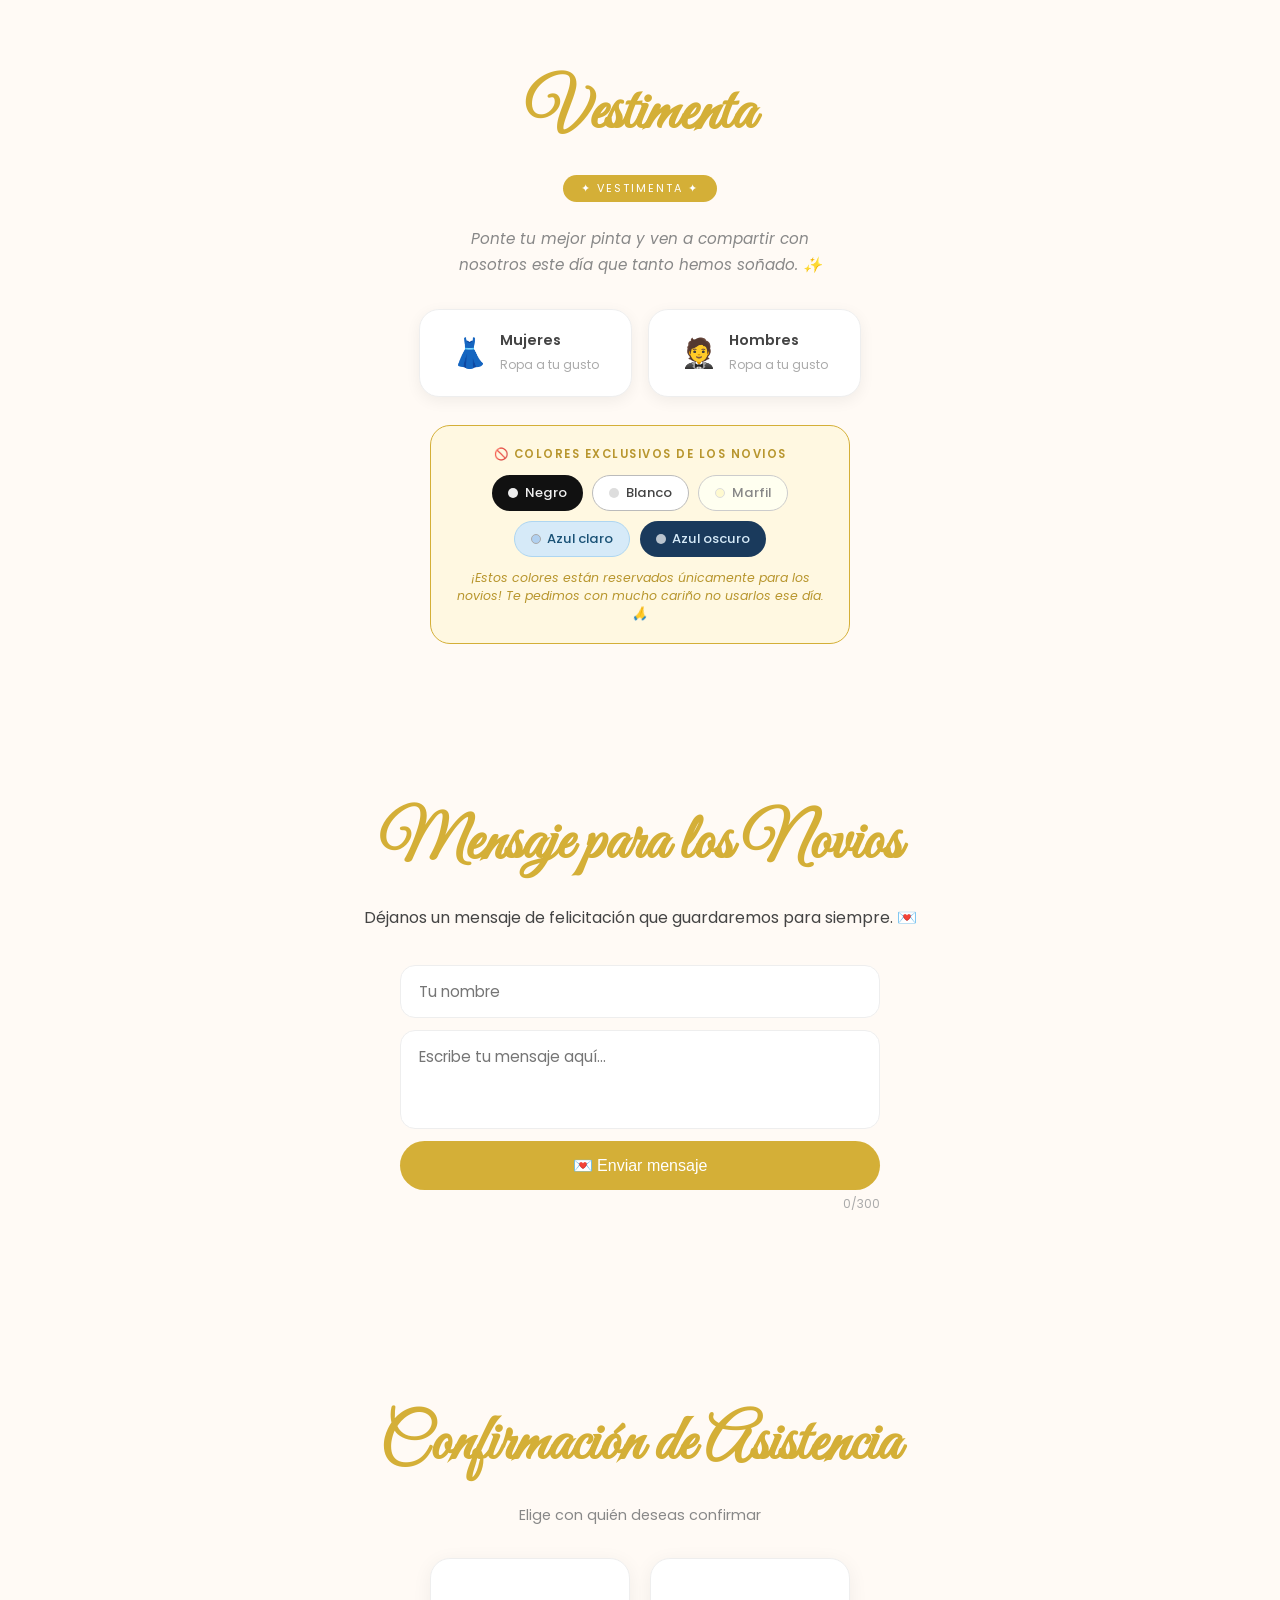
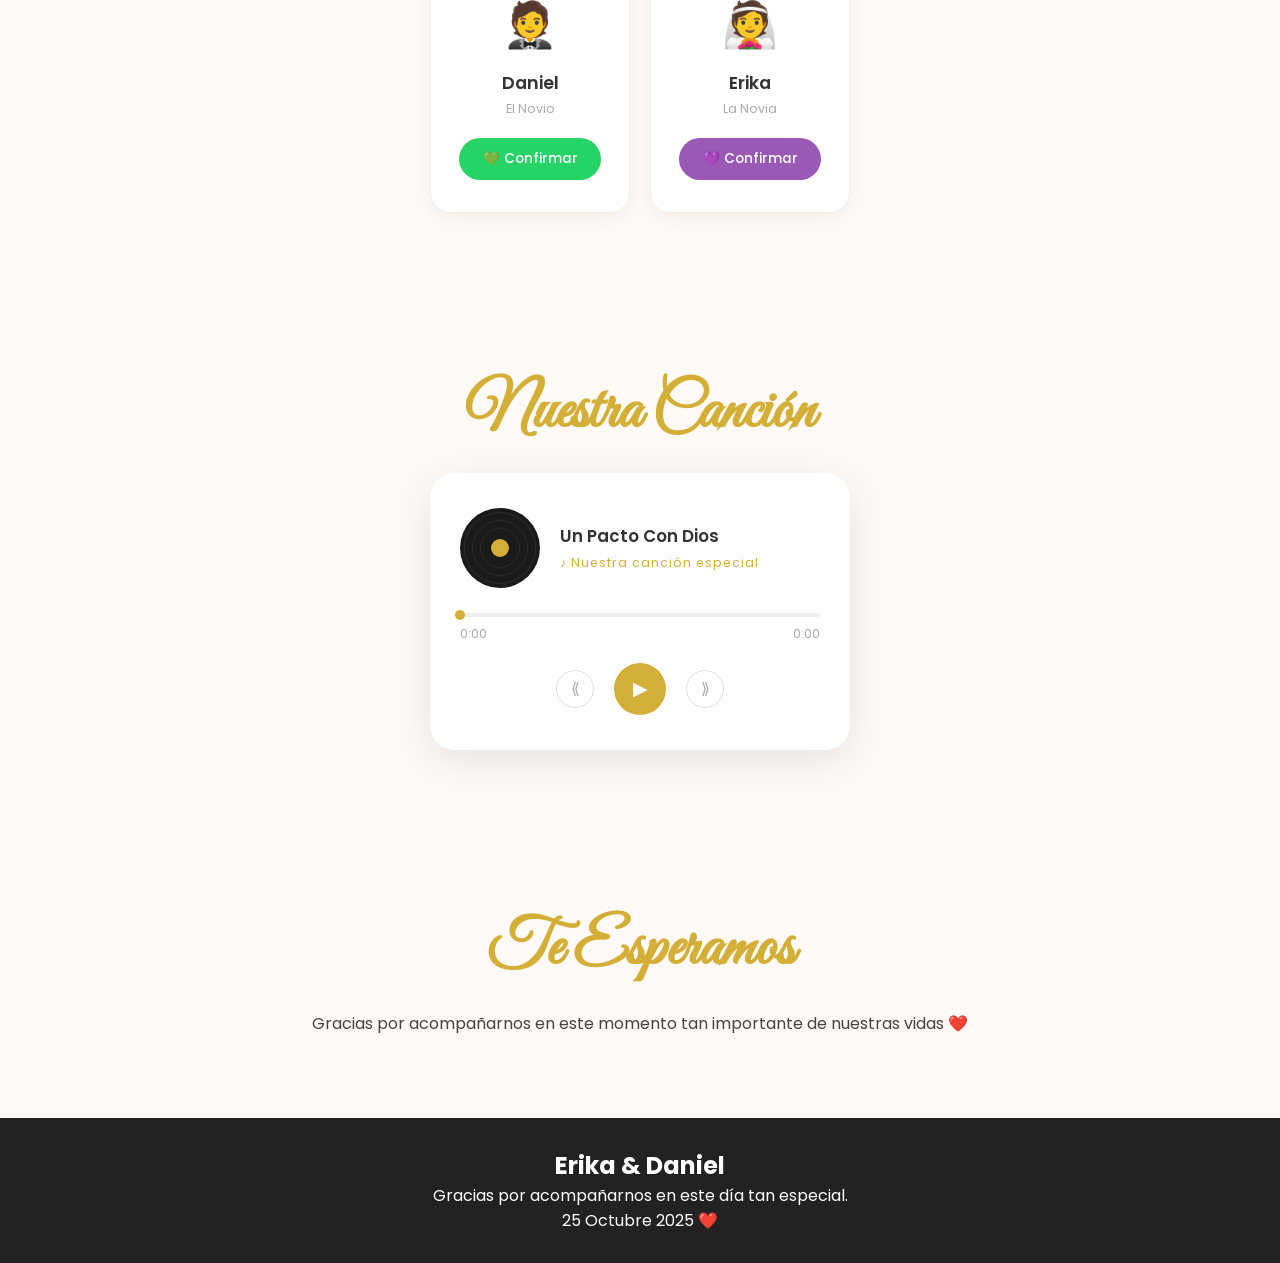
==== commit db86e8c4: "cambios" ====
--- a/index.html
+++ b/index.html
@@ -237,6 +237,11 @@
         <img src="multimedia/foto2.jpg" alt="Foto 2" />
         <img src="multimedia/foto3.jpg" alt="Foto 3" />
         <img src="multimedia/foto4.jpg" alt="Foto 4" />
+        <img src="multimedia/foto5.jpeg" alt="Foto 5" />
+        <img src="multimedia/foto6.jpeg" alt="Foto 6" />
+        <img src="multimedia/foto7.jpeg" alt="Foto 7" />
+        <img src="multimedia/foto8.jpeg" alt="Foto 8" />
+        <img src="multimedia/foto9.jpeg" alt="Foto 9" />
       </div>
     </section>
 
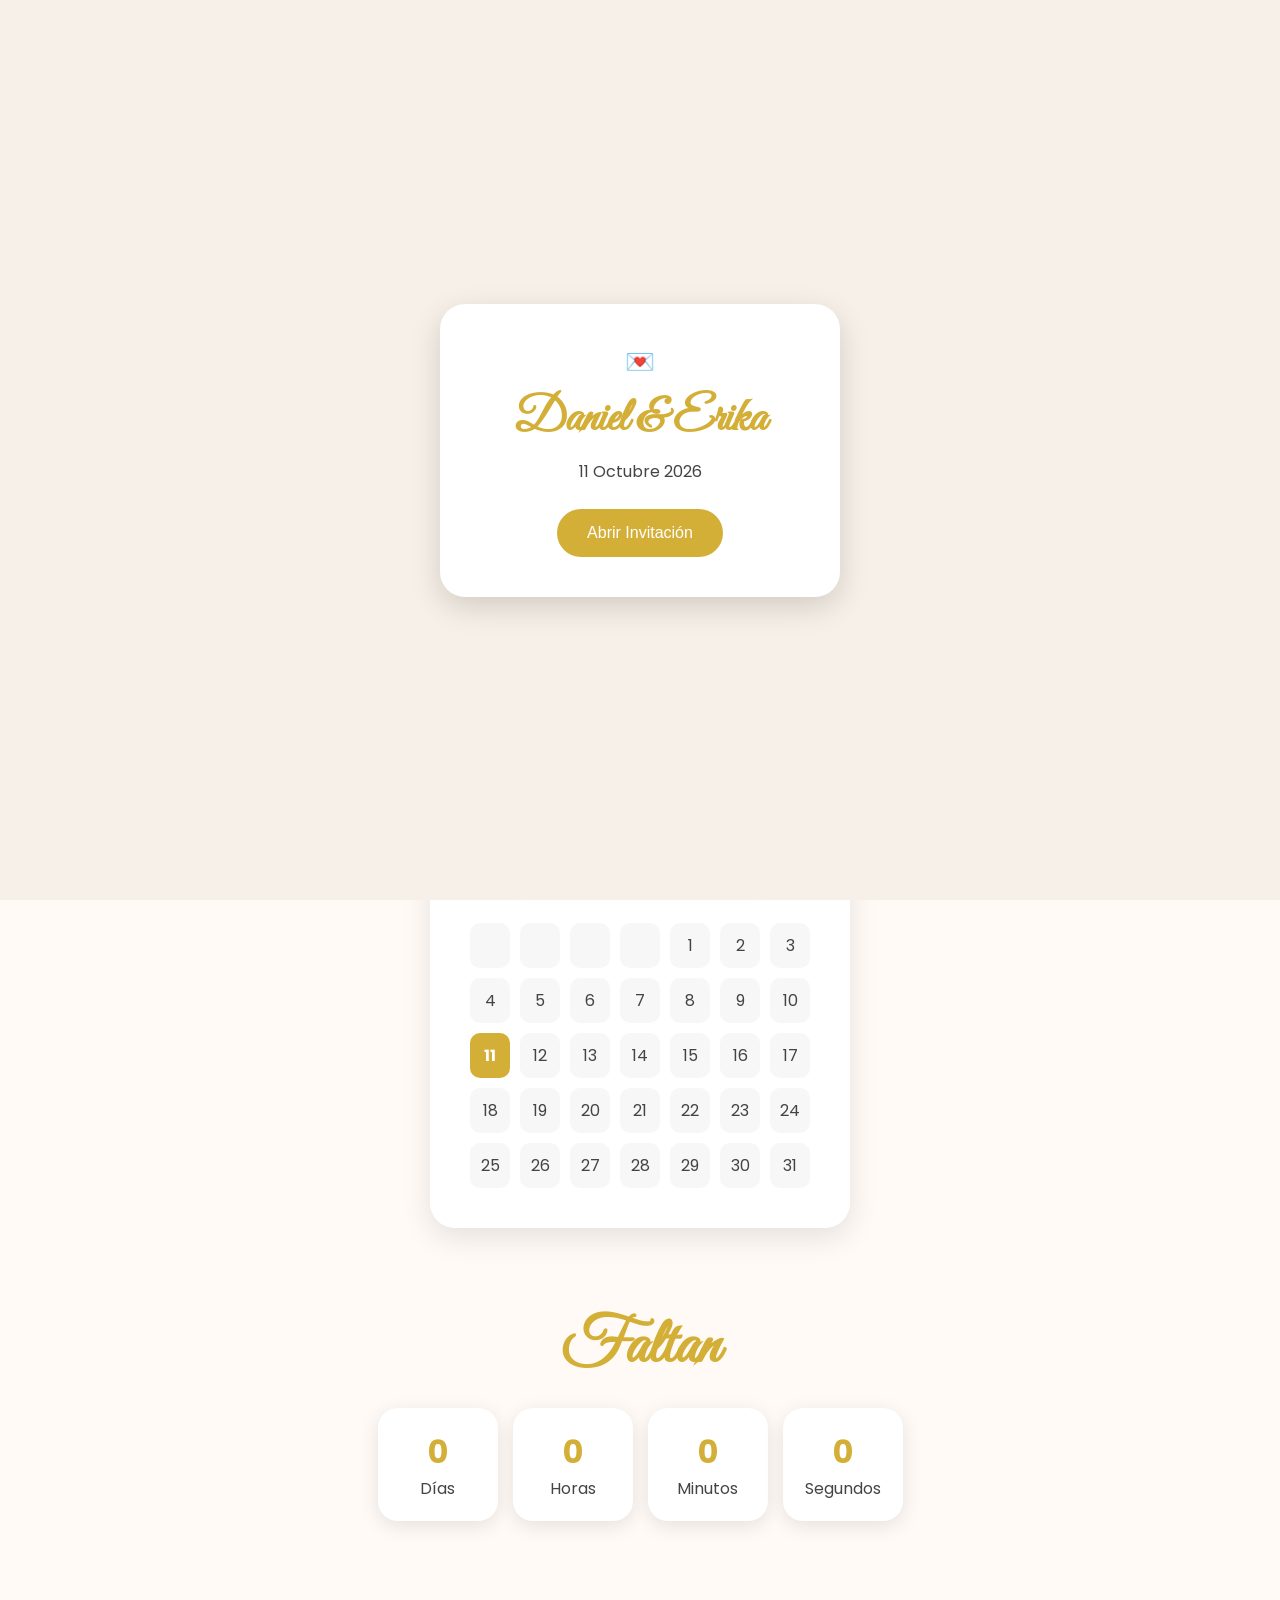
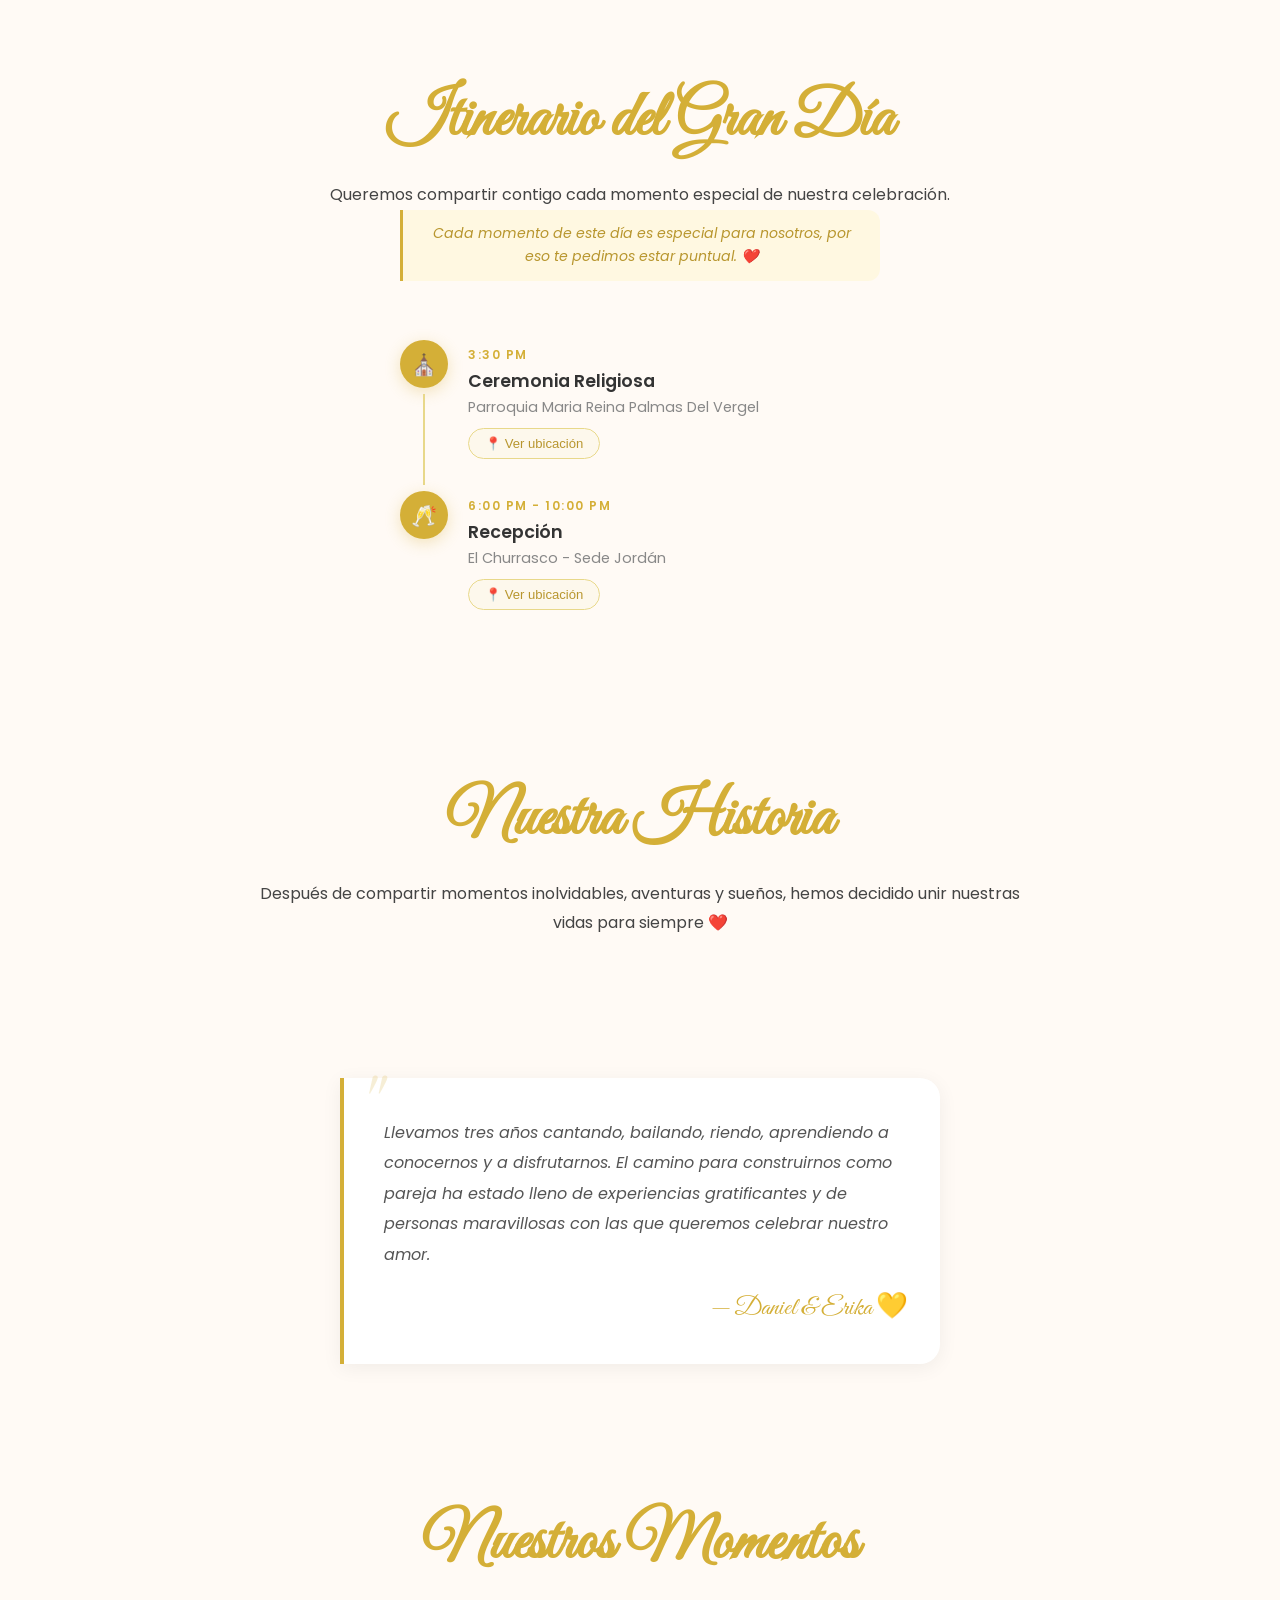
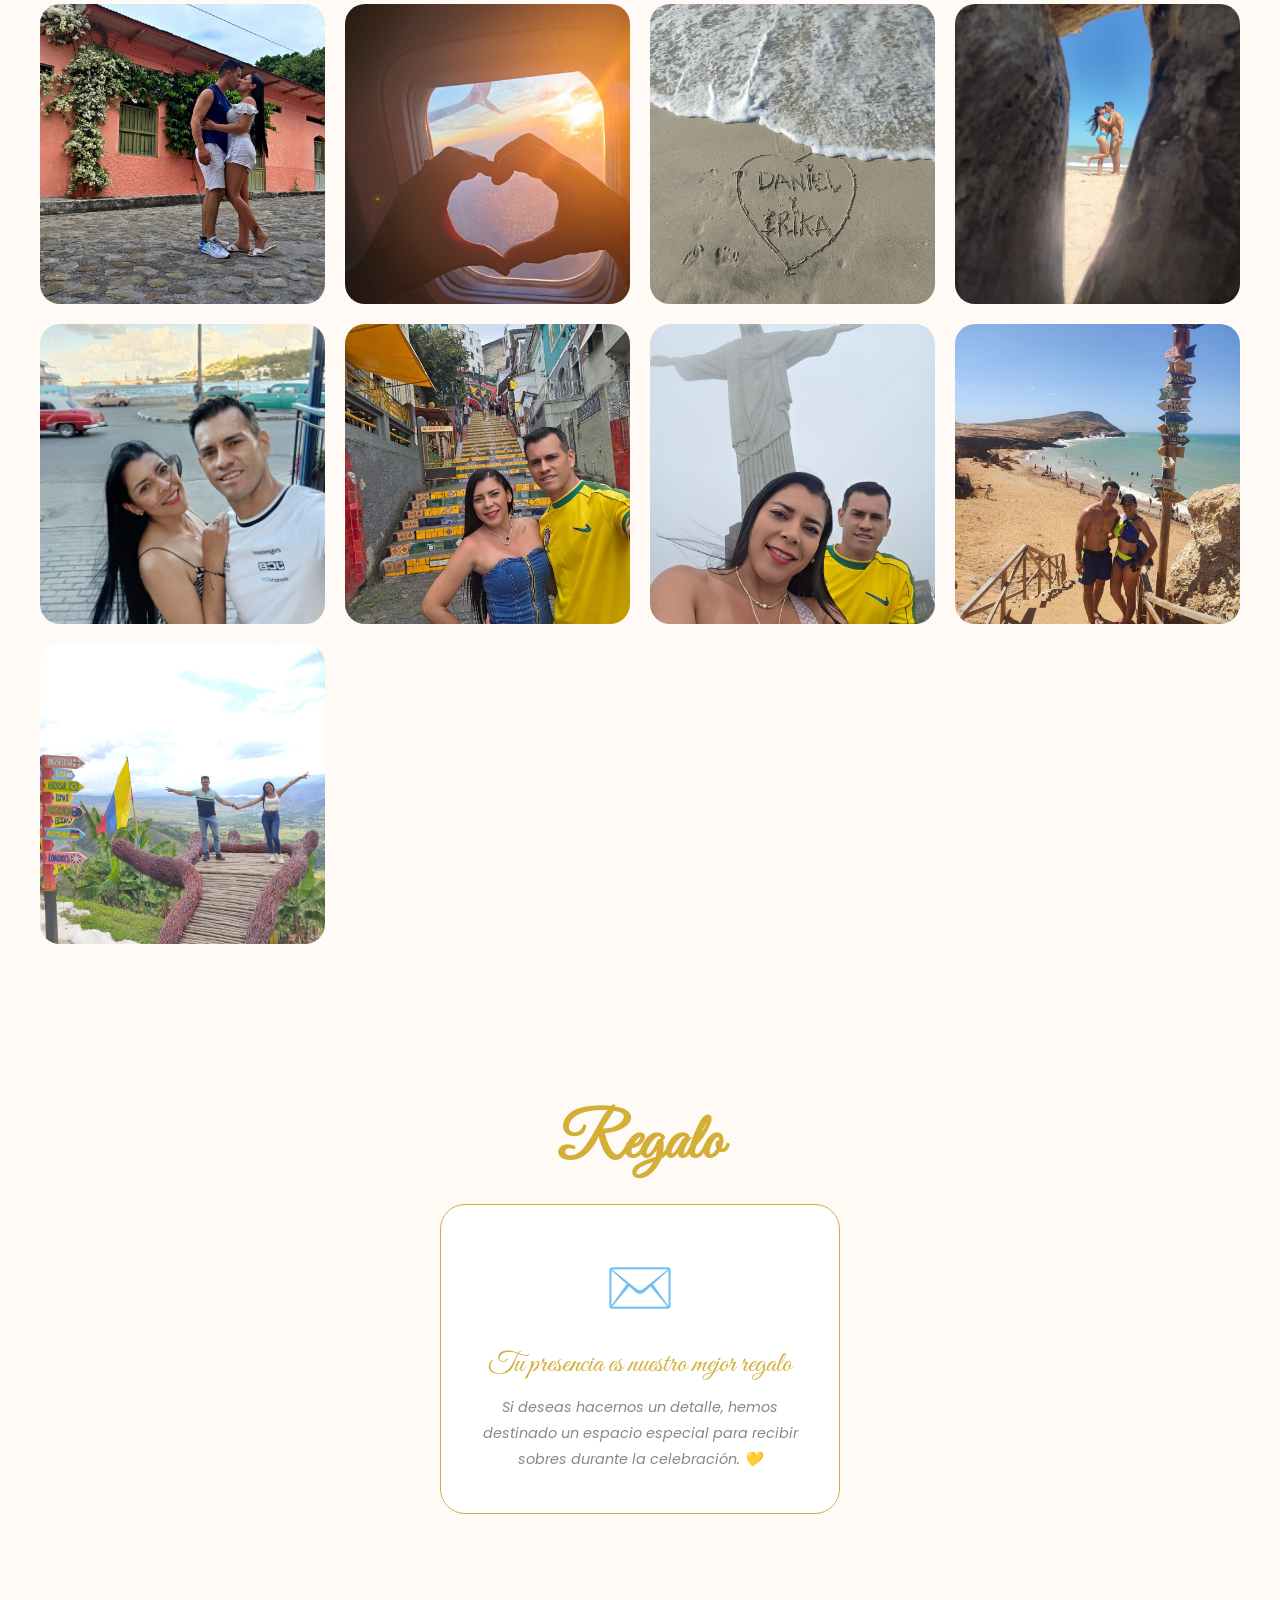
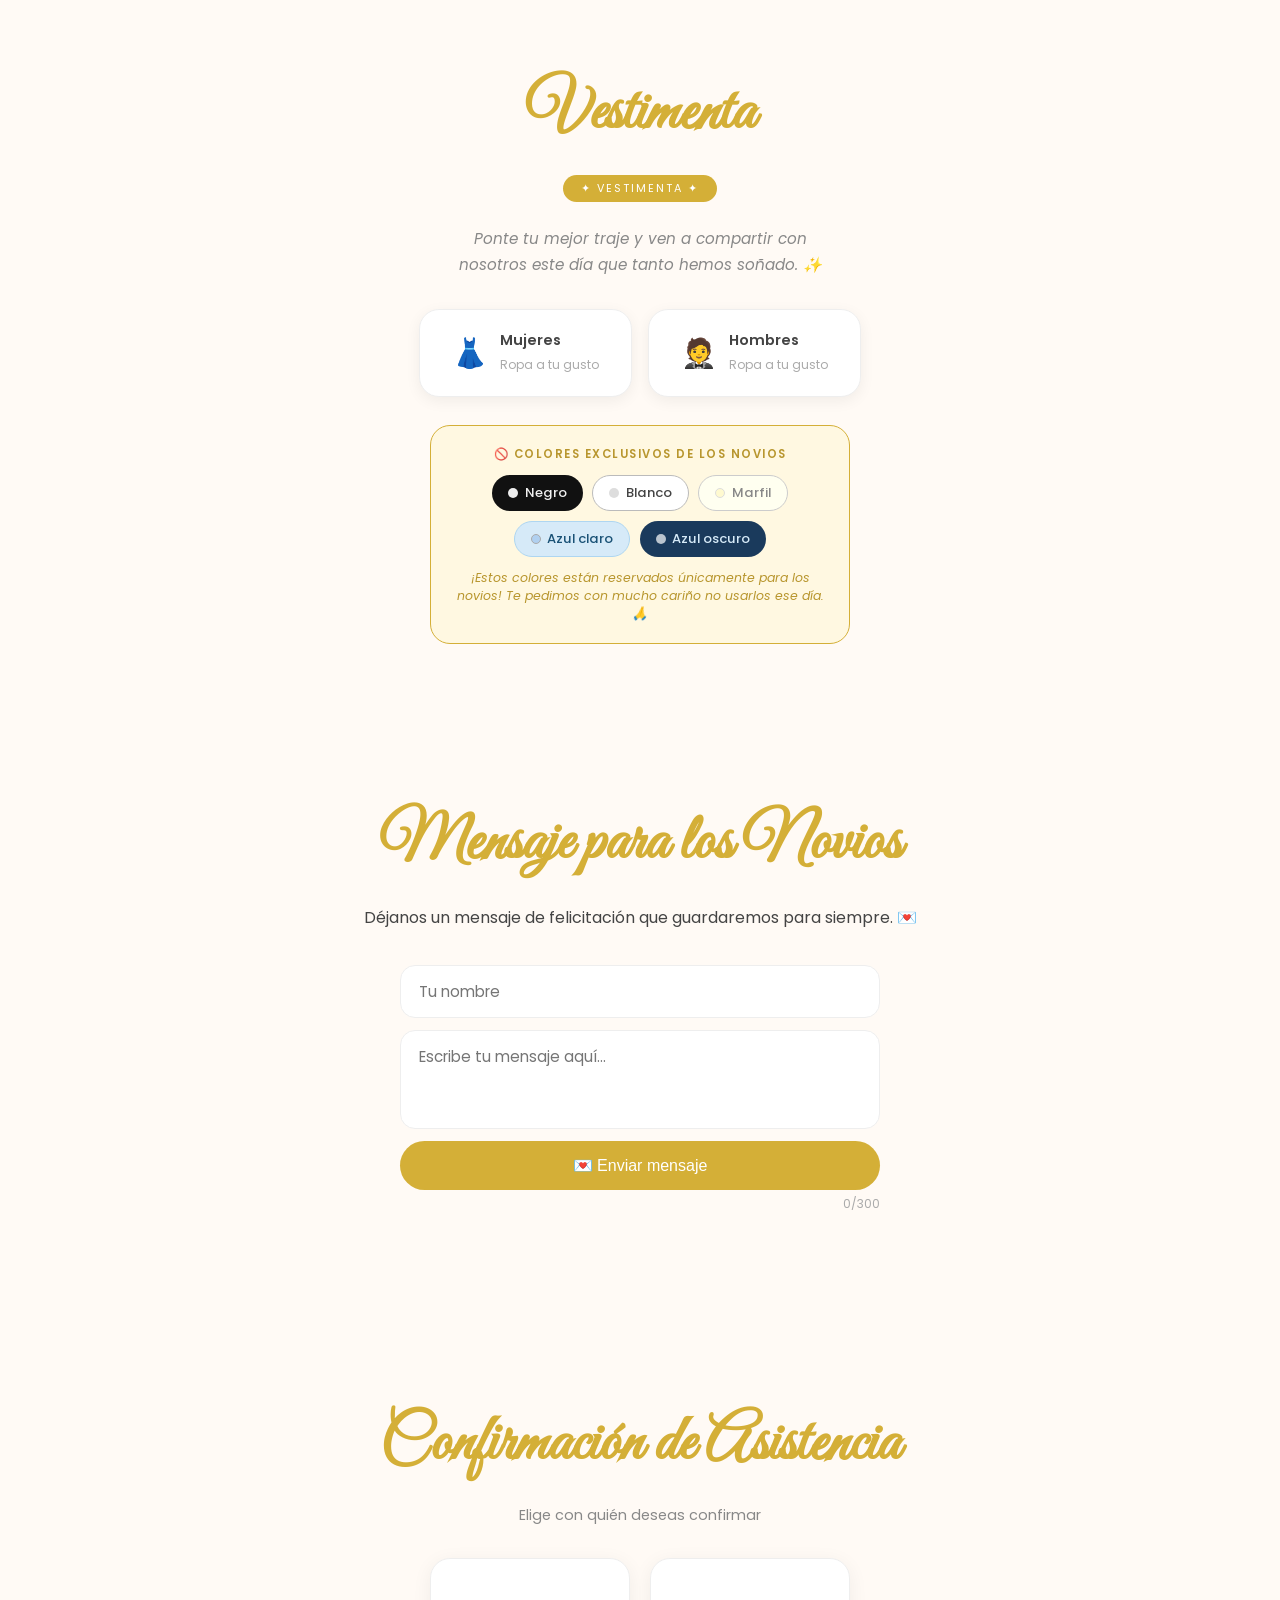
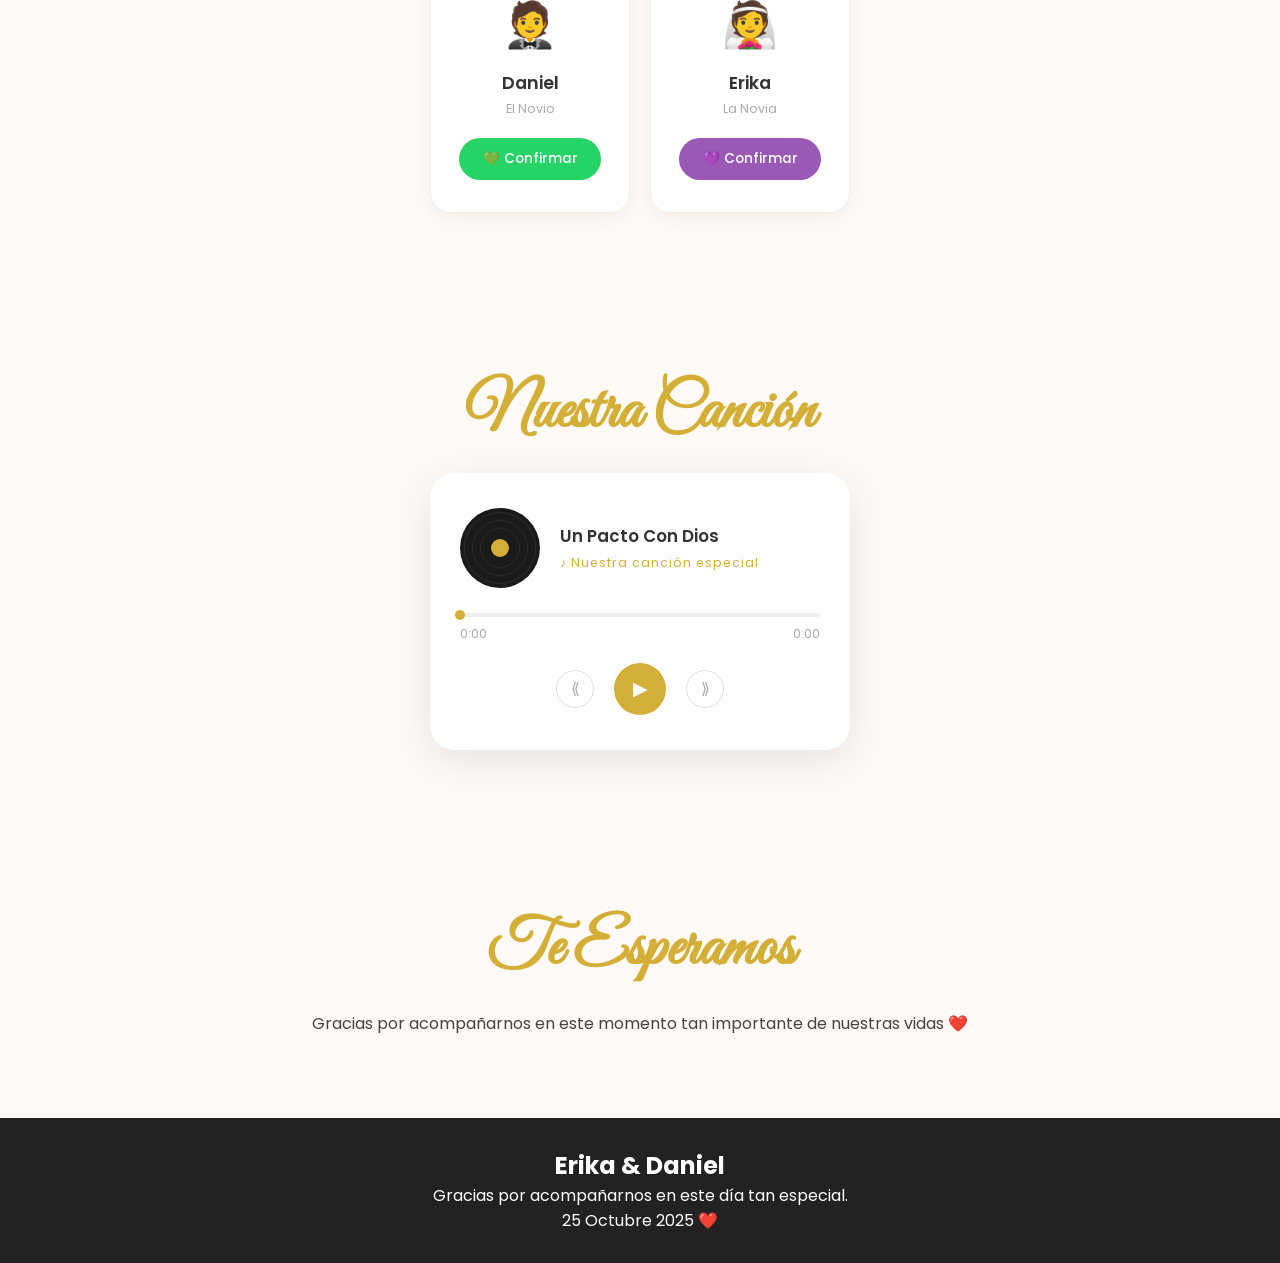
==== commit 38e23fbf: "cambios" ====
--- a/index.html
+++ b/index.html
@@ -162,7 +162,7 @@
           <div class="itv-body">
             <div class="itv-time">3:30 PM</div>
             <div class="itv-title">Ceremonia Religiosa</div>
-            <div class="itv-place">Parroquia Maria Reina</div>
+            <div class="itv-place">Parroquia Maria Reina Palmas Del Vergel</div>
             <button
               class="itv-btn"
               onclick="
@@ -268,7 +268,7 @@
       <span class="dc-badge">✦ Vestimenta ✦</span>
 
       <p class="dc-intro">
-        Ponte tu mejor pinta y ven a compartir con nosotros este día que tanto
+        Ponte tu mejor traje y ven a compartir con nosotros este día que tanto
         hemos soñado. ✨
       </p>
 
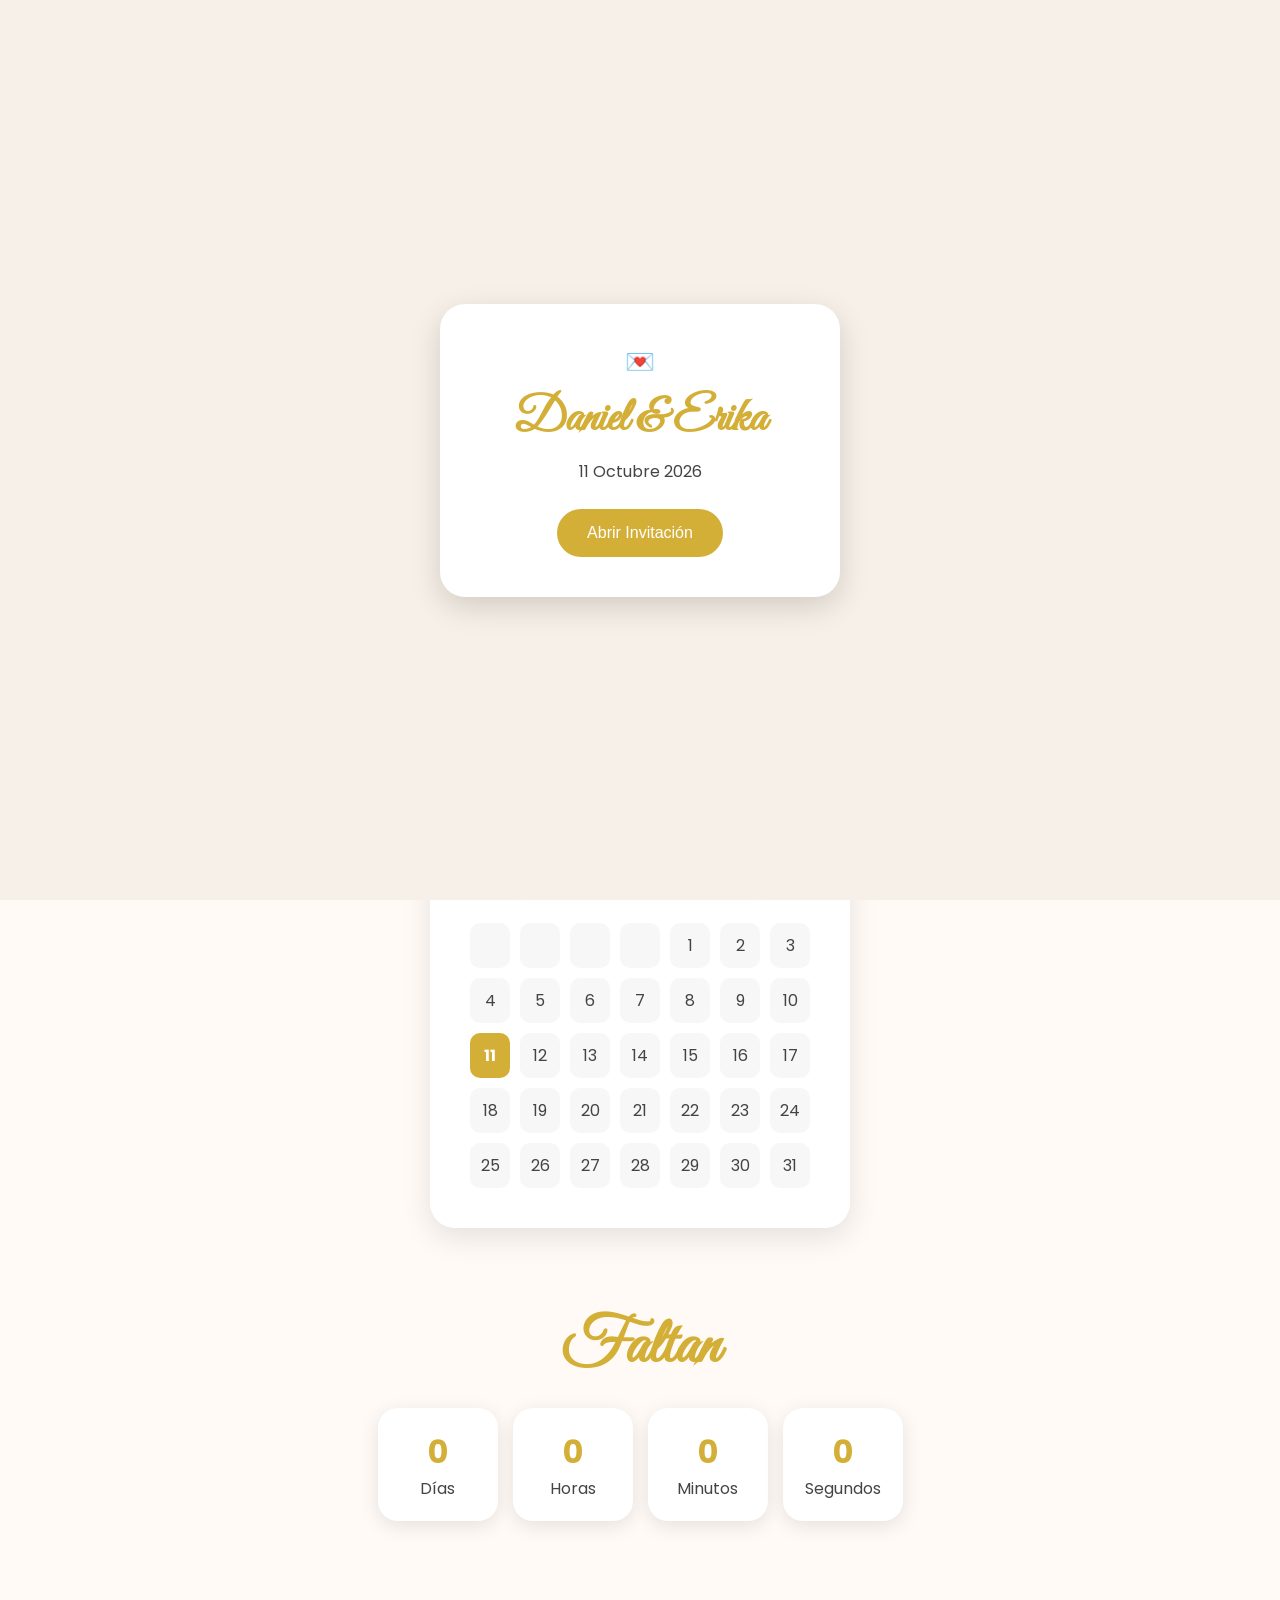
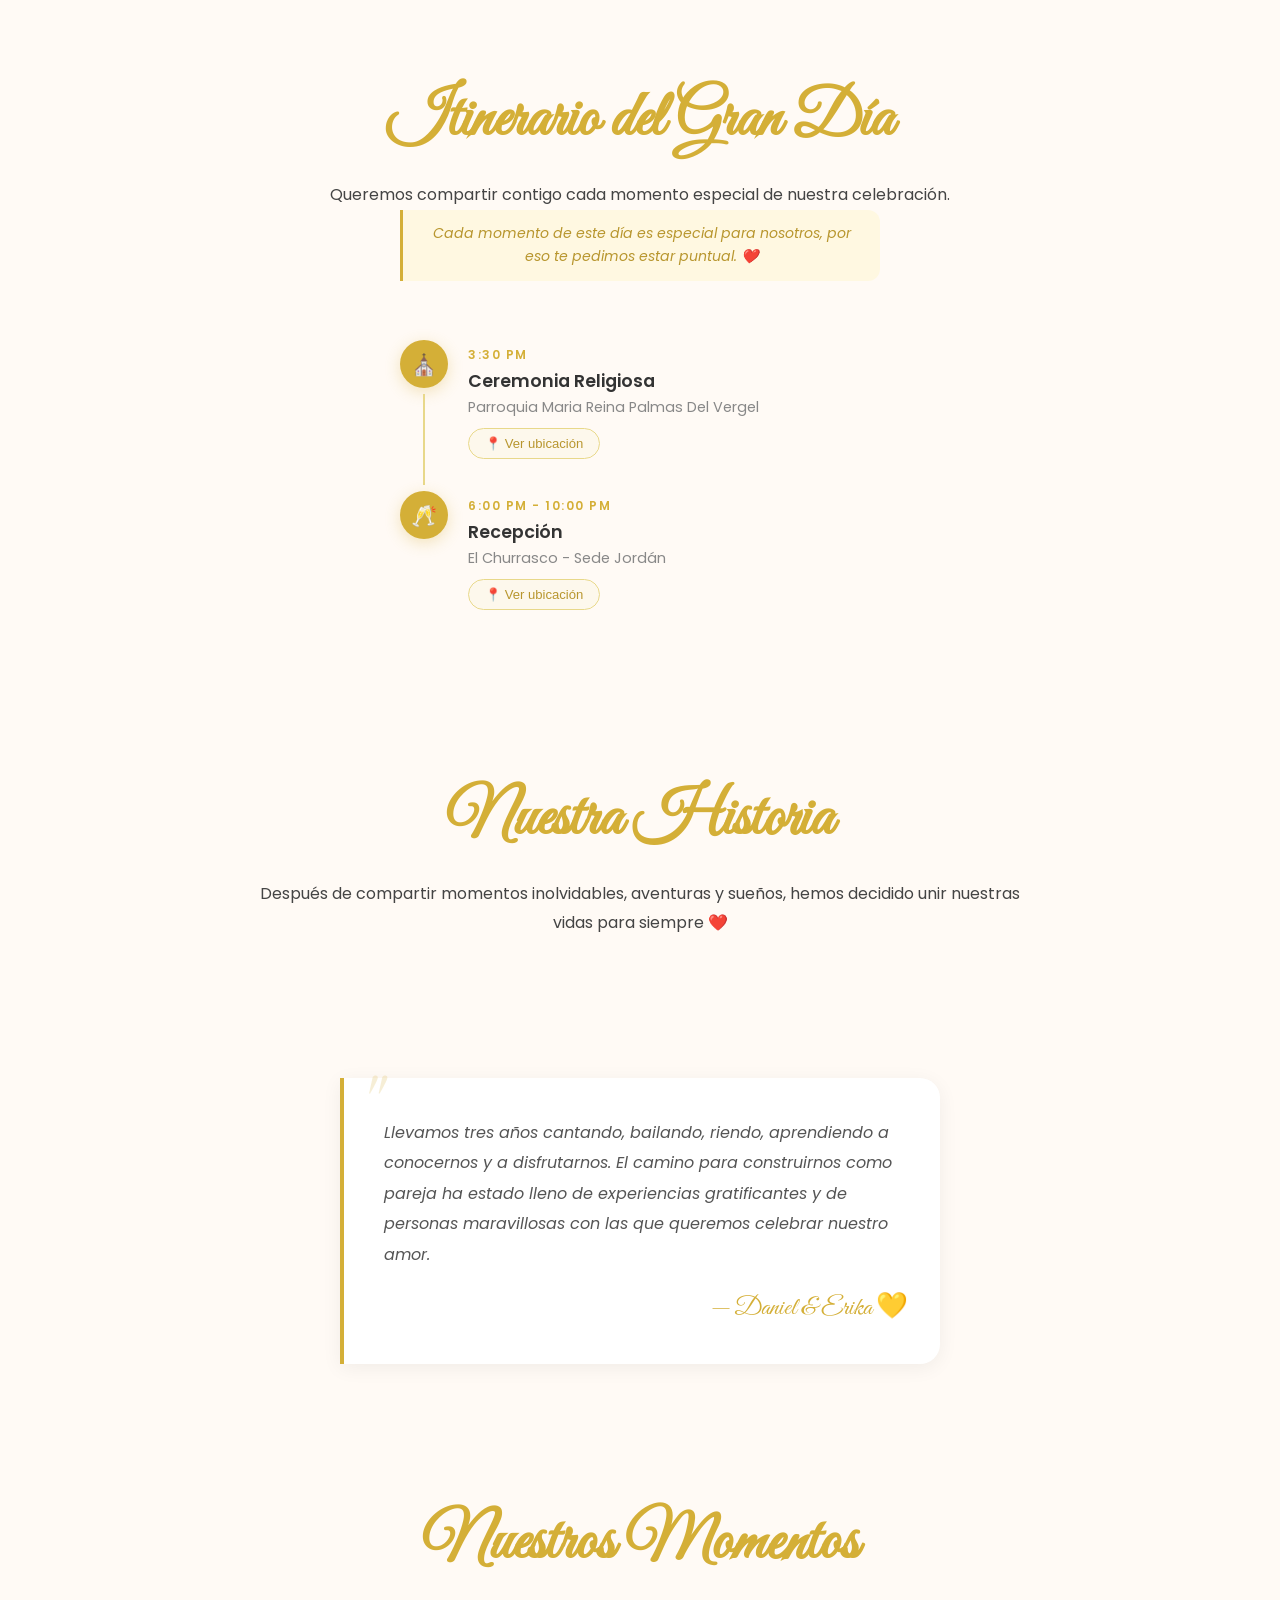
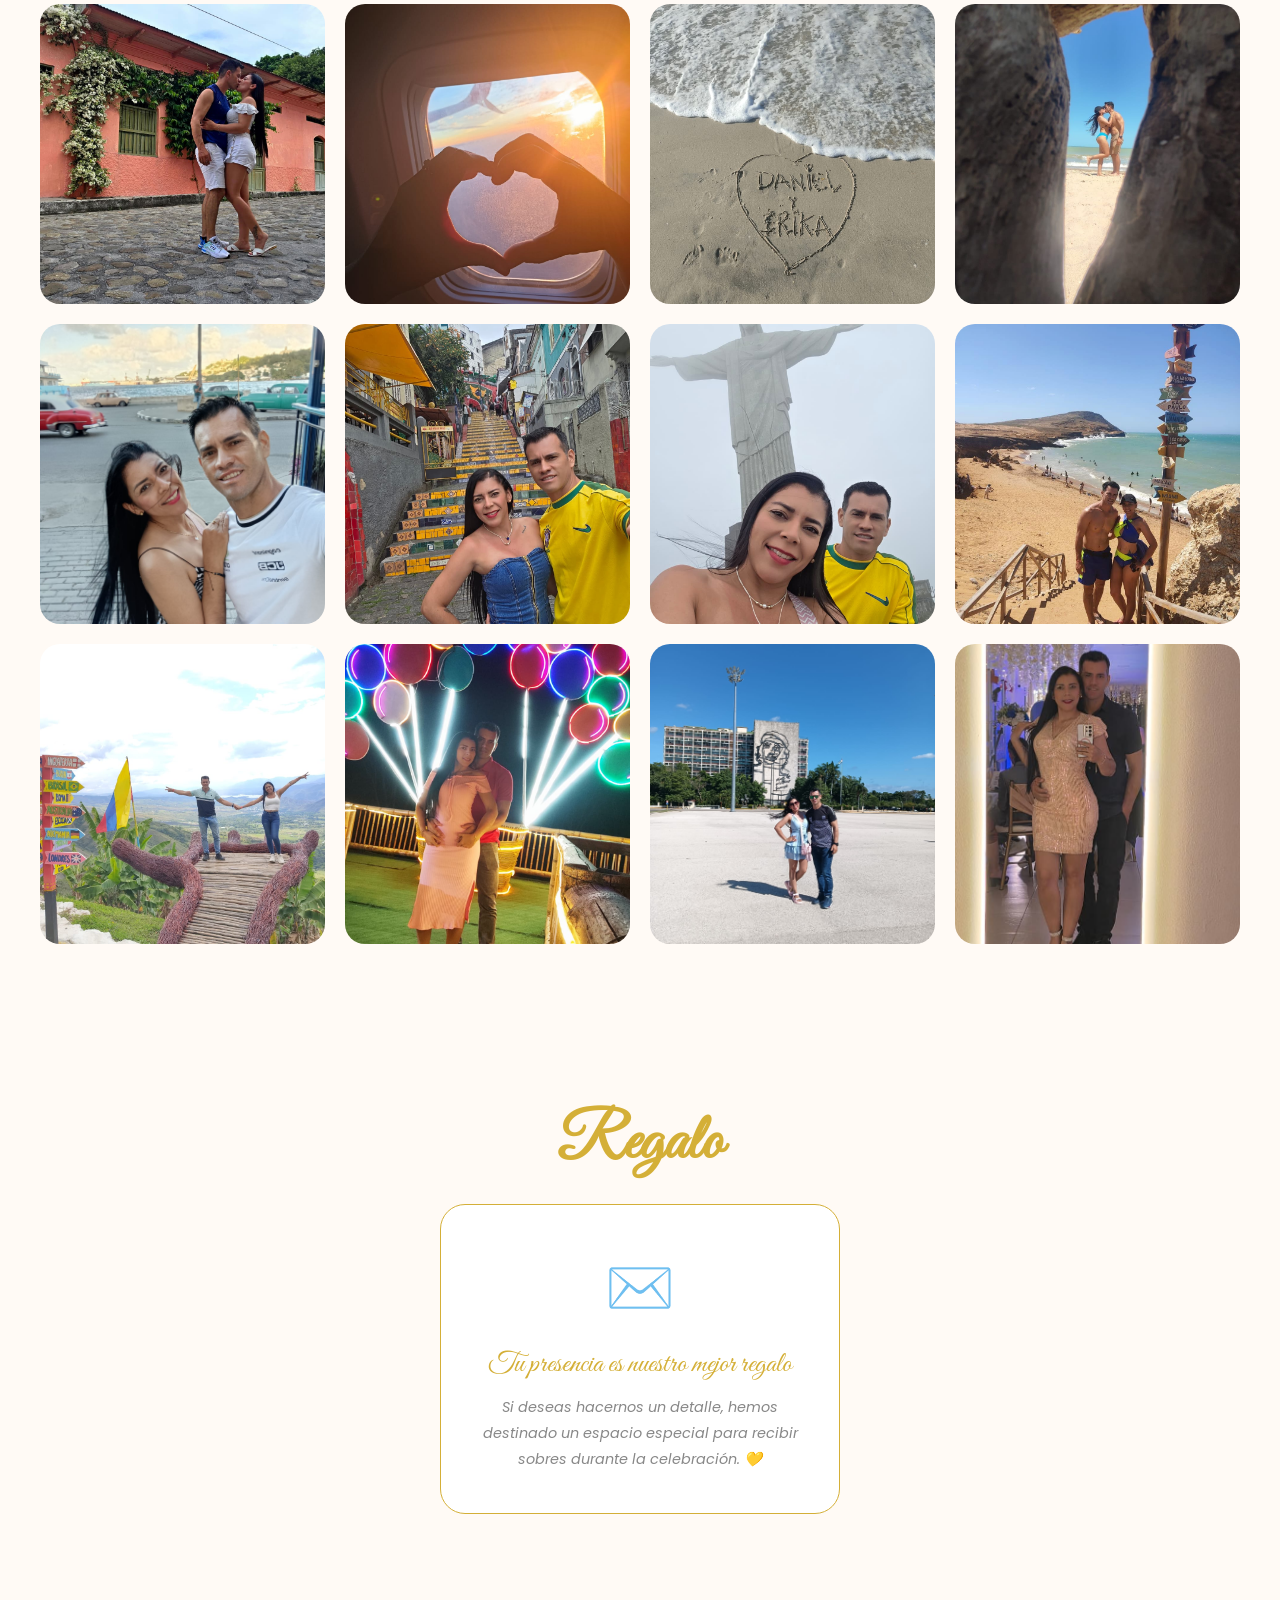
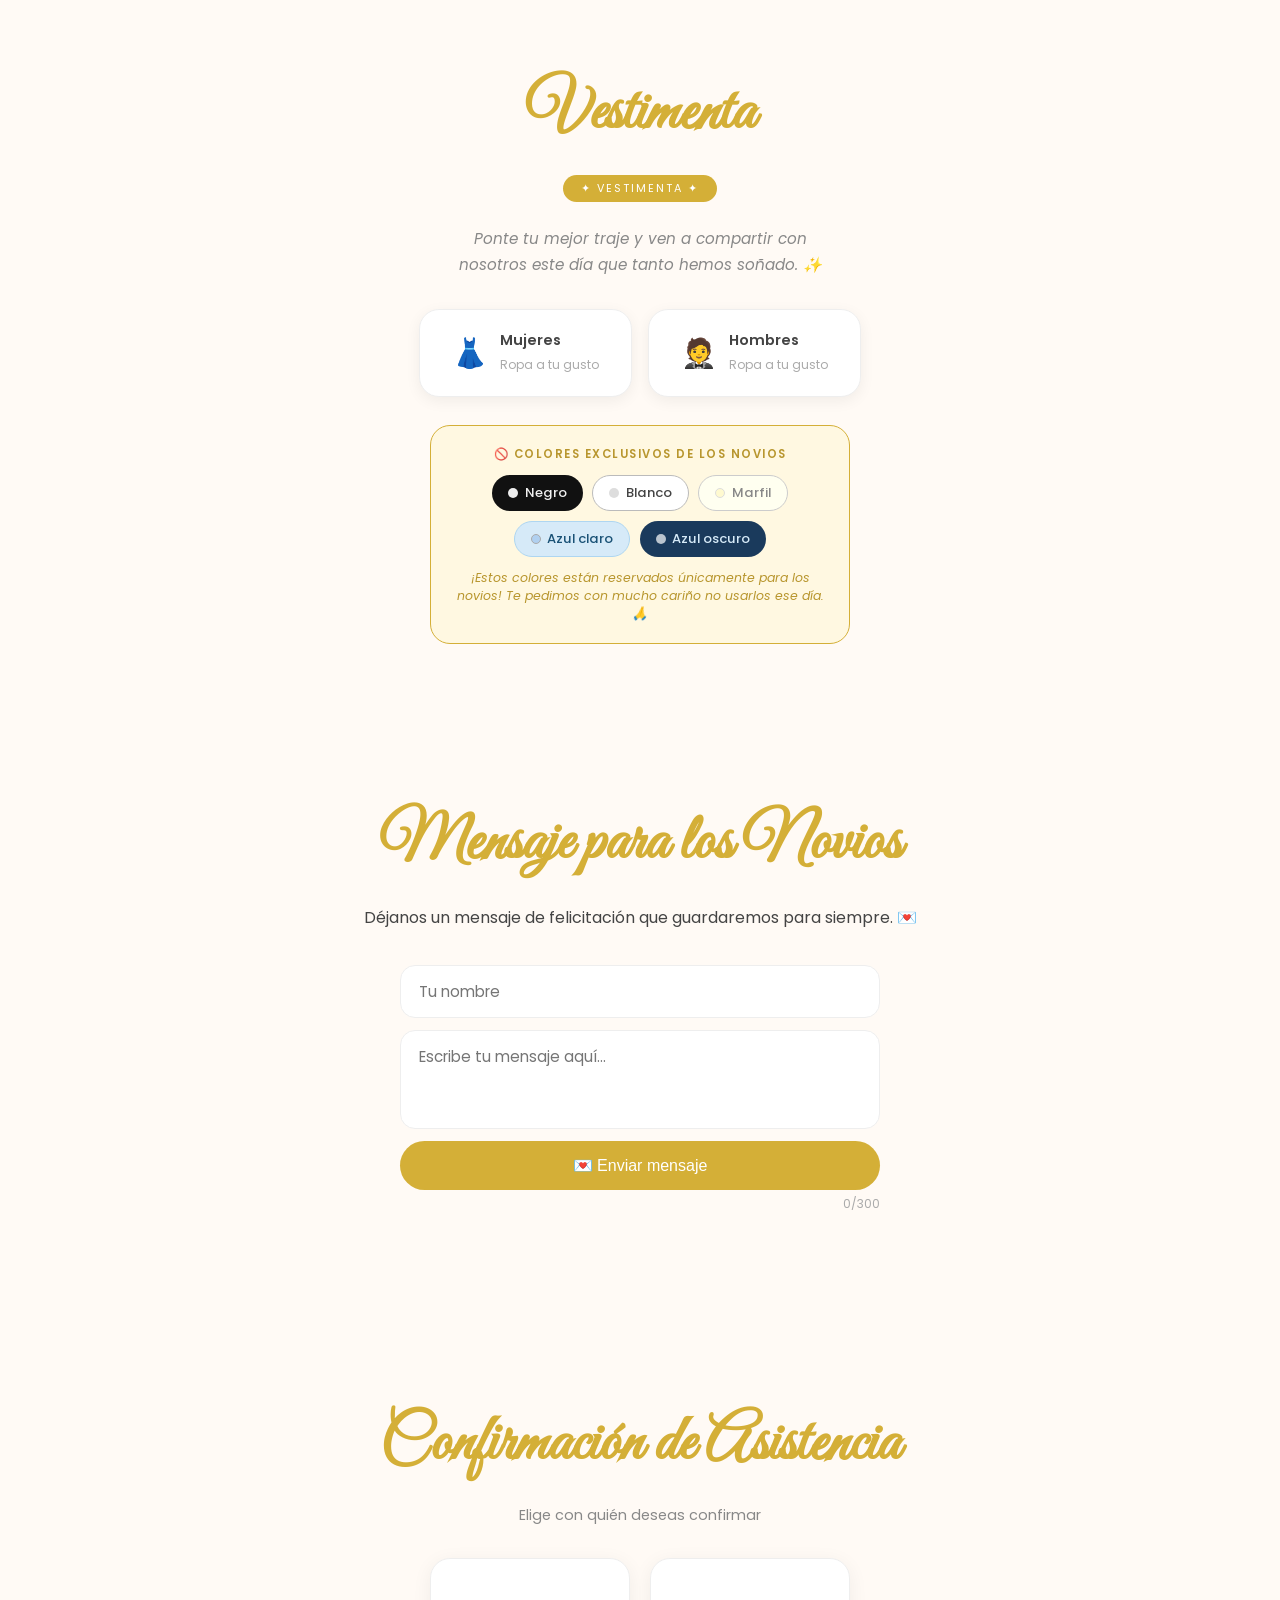
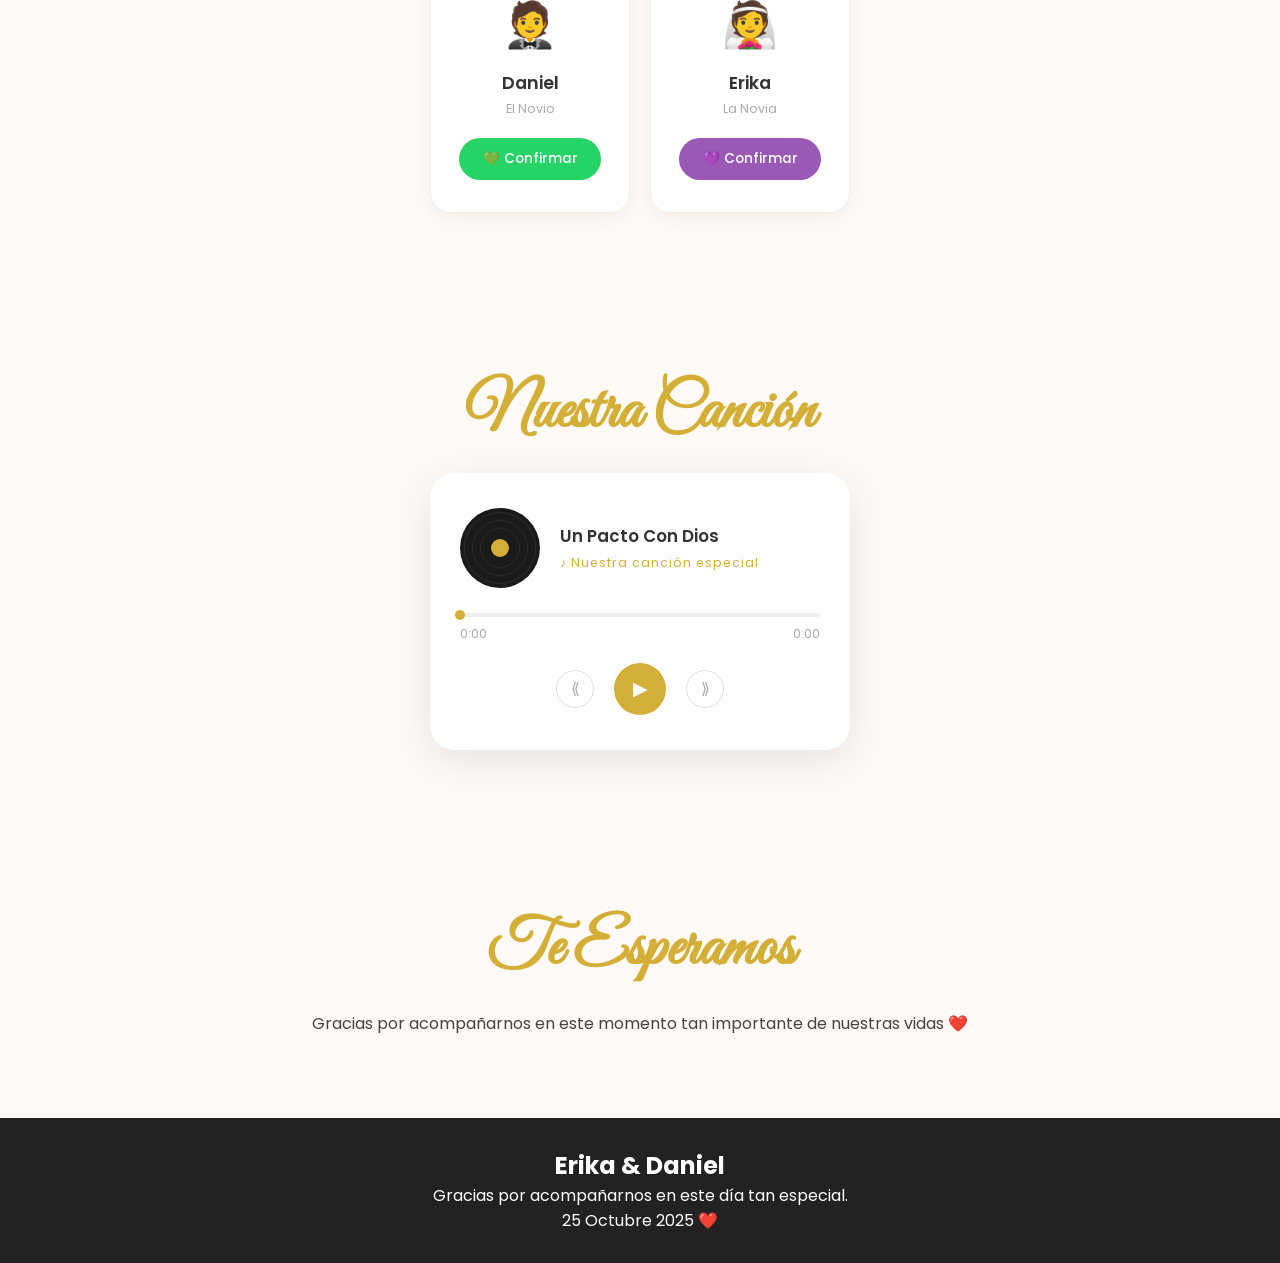
==== commit d707ec09: "cambios" ====
--- a/index.html
+++ b/index.html
@@ -242,6 +242,9 @@
         <img src="multimedia/foto7.jpeg" alt="Foto 7" />
         <img src="multimedia/foto8.jpeg" alt="Foto 8" />
         <img src="multimedia/foto9.jpeg" alt="Foto 9" />
+        <img src="multimedia/foto10.jpg" alt="Foto 10" />
+        <img src="multimedia/foto11.jpg" alt="Foto 11" />
+        <img src="multimedia/foto12.jpg" alt="Foto 12" />
       </div>
     </section>
 
